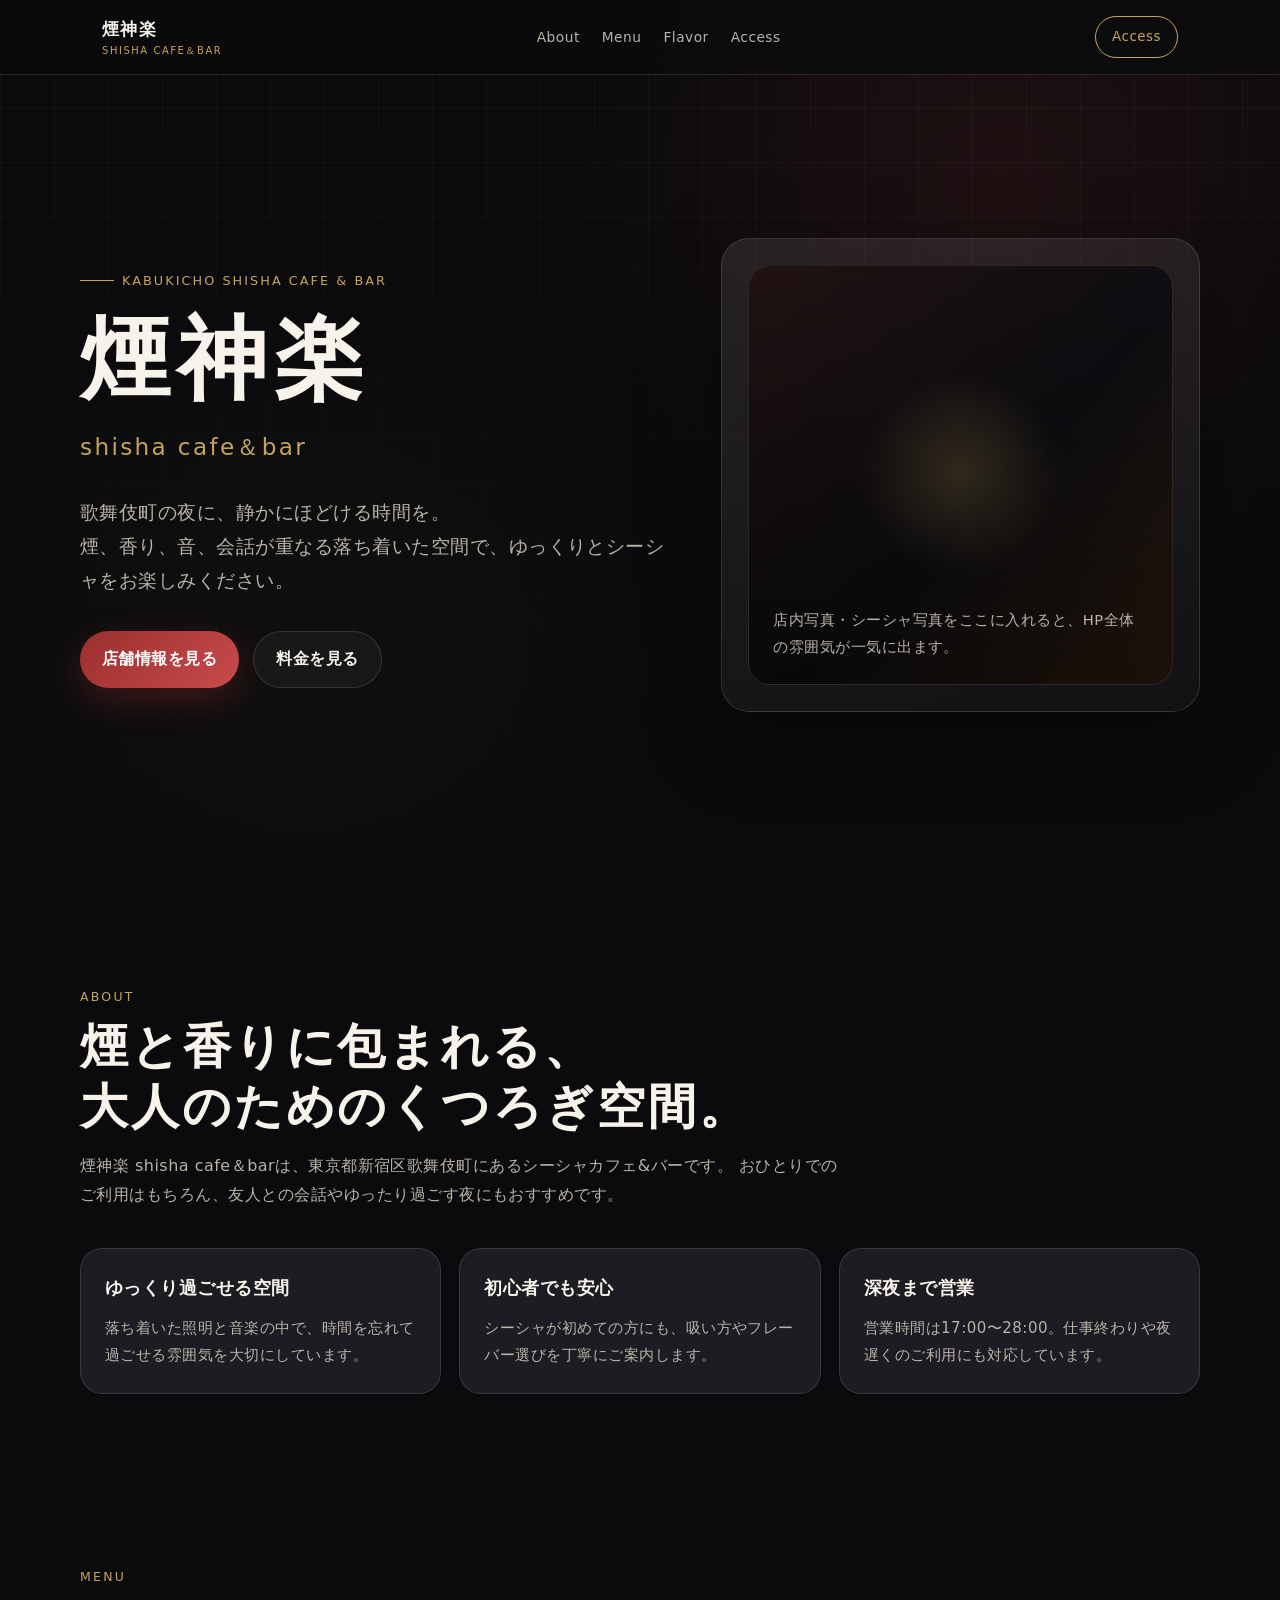
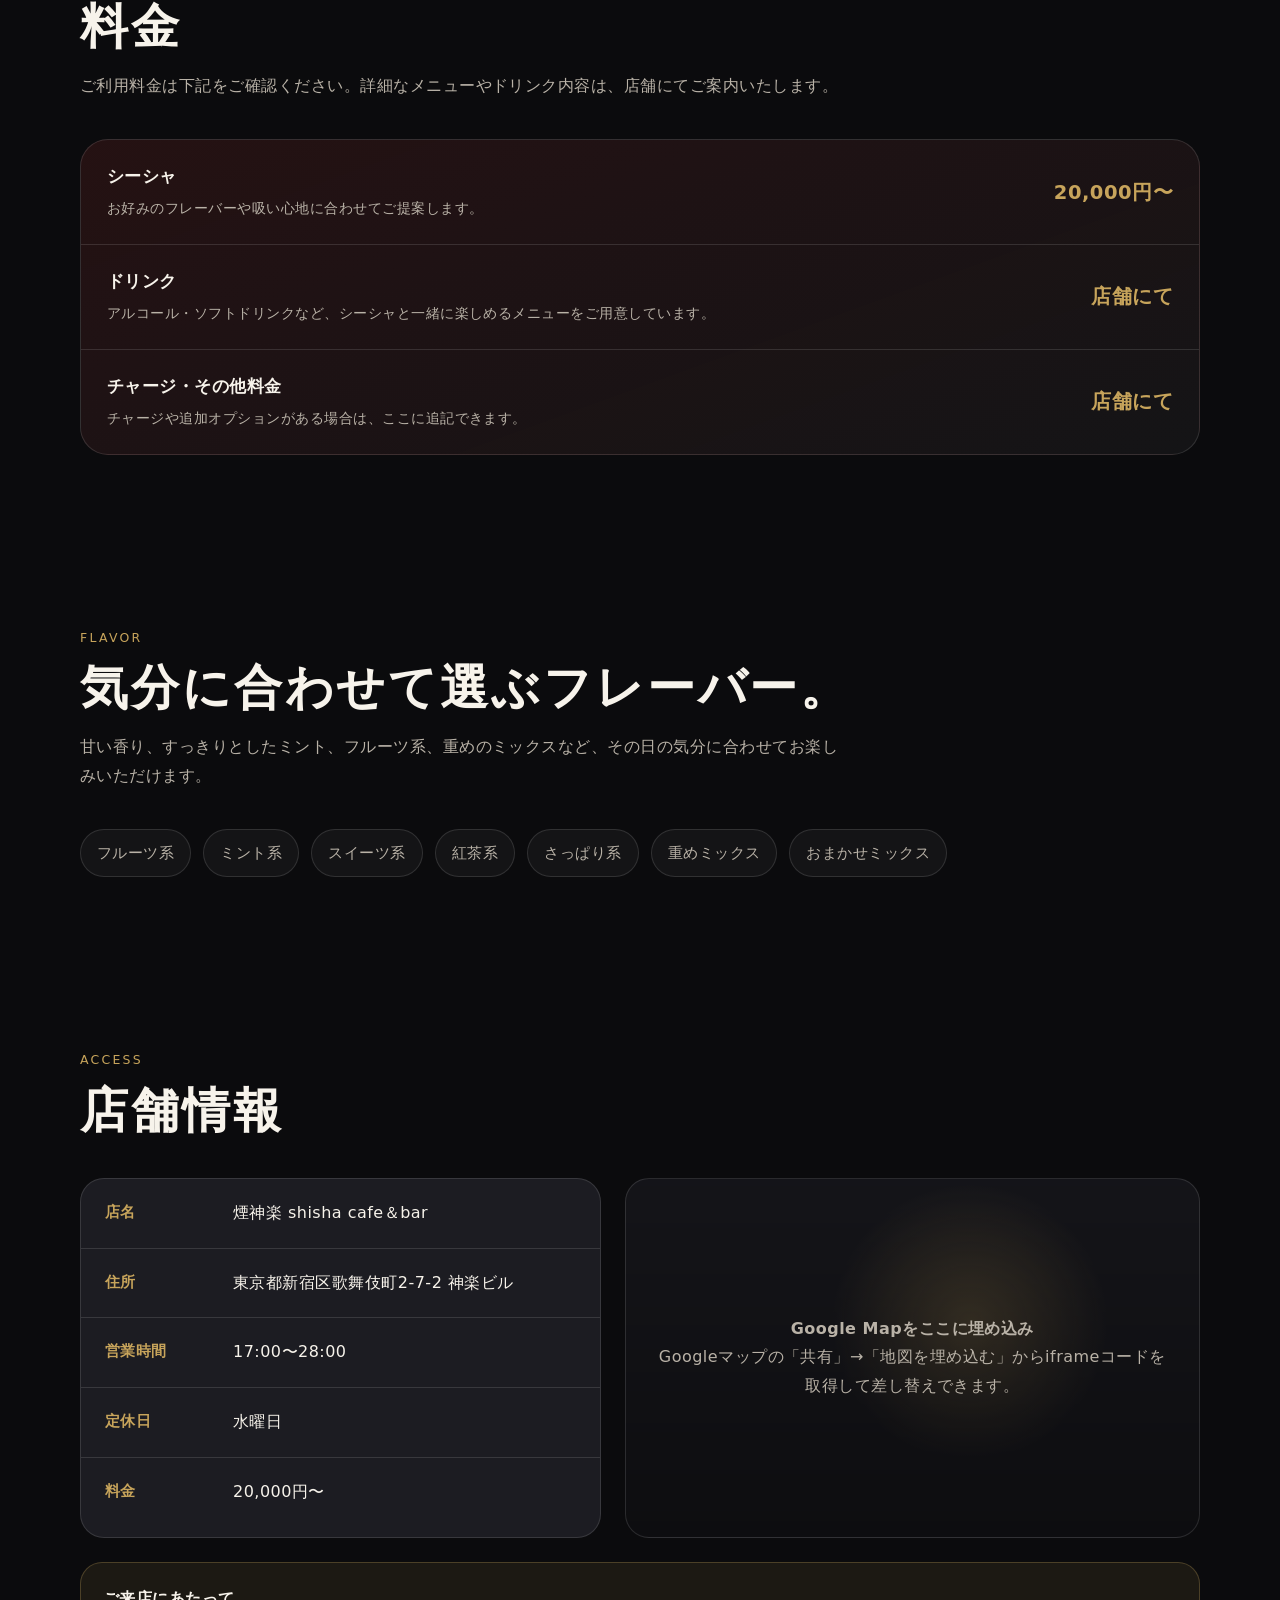
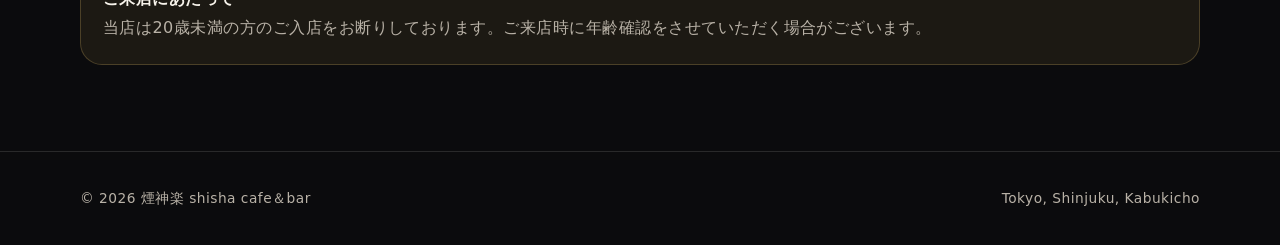
==== index.html @ 55649926 "Create index.html" ====
<!DOCTYPE html>
<html lang="ja">
<head>
  <meta charset="UTF-8" />
  <meta name="viewport" content="width=device-width, initial-scale=1.0" />
  <title>煙神楽 shisha cafe＆bar｜歌舞伎町のシーシャカフェ&バー</title>
  <meta name="description" content="東京都新宿区歌舞伎町のシーシャカフェ&バー、煙神楽 shisha cafe＆bar。落ち着いた空間で、ゆっくりとシーシャを楽しめます。" />
  <style>
    :root {
      --bg: #0b0b0d;
      --bg-soft: #151519;
      --card: #1c1c22;
      --text-main: #f7f3eb;
      --text-sub: #b9b2a7;
      --accent: #9b2f2f;
      --accent-light: #c84b4b;
      --gold: #c7a45b;
      --line: rgba(255,255,255,0.12);
    }

    * {
      box-sizing: border-box;
      margin: 0;
      padding: 0;
    }

    body {
      font-family: system-ui, -apple-system, BlinkMacSystemFont, "Segoe UI", sans-serif;
      background: var(--bg);
      color: var(--text-main);
      line-height: 1.8;
      letter-spacing: 0.03em;
    }

    a {
      color: inherit;
      text-decoration: none;
    }

    img {
      max-width: 100%;
      display: block;
    }

    header {
      position: fixed;
      top: 0;
      left: 0;
      right: 0;
      z-index: 1000;
      background: rgba(11, 11, 13, 0.86);
      backdrop-filter: blur(14px);
      border-bottom: 1px solid var(--line);
    }

    .header-inner {
      max-width: 1120px;
      margin: 0 auto;
      padding: 14px 22px;
      display: flex;
      align-items: center;
      justify-content: space-between;
      gap: 24px;
    }

    .logo {
      font-weight: 800;
      letter-spacing: 0.08em;
      font-size: 1.05rem;
      white-space: nowrap;
    }

    .logo span {
      display: block;
      font-size: 0.62rem;
      font-weight: 500;
      color: var(--gold);
      letter-spacing: 0.16em;
      text-transform: uppercase;
      margin-top: -2px;
    }

    nav {
      display: flex;
      gap: 22px;
      font-size: 0.86rem;
      color: var(--text-sub);
    }

    nav a:hover {
      color: var(--text-main);
    }

    .nav-button {
      padding: 8px 16px;
      border: 1px solid var(--gold);
      color: var(--gold);
      border-radius: 999px;
      font-size: 0.84rem;
      white-space: nowrap;
    }

    .hero {
      min-height: 100vh;
      padding: 120px 22px 70px;
      display: flex;
      align-items: center;
      position: relative;
      overflow: hidden;
      background:
        linear-gradient(rgba(11,11,13,0.62), rgba(11,11,13,0.94)),
        radial-gradient(circle at 78% 22%, rgba(155,47,47,0.45), transparent 34%),
        radial-gradient(circle at 24% 80%, rgba(199,164,91,0.22), transparent 32%),
        var(--bg);
    }

    .hero::before {
      content: "";
      position: absolute;
      inset: 0;
      background-image:
        linear-gradient(rgba(255,255,255,0.035) 1px, transparent 1px),
        linear-gradient(90deg, rgba(255,255,255,0.035) 1px, transparent 1px);
      background-size: 54px 54px;
      mask-image: linear-gradient(to bottom, black, transparent 85%);
      pointer-events: none;
    }

    .hero-inner {
      width: 100%;
      max-width: 1120px;
      margin: 0 auto;
      display: grid;
      grid-template-columns: 1.1fr 0.9fr;
      gap: 56px;
      align-items: center;
      position: relative;
      z-index: 1;
    }

    .eyebrow {
      display: inline-flex;
      align-items: center;
      gap: 8px;
      color: var(--gold);
      font-size: 0.8rem;
      letter-spacing: 0.16em;
      text-transform: uppercase;
      margin-bottom: 20px;
    }

    .eyebrow::before {
      content: "";
      width: 34px;
      height: 1px;
      background: var(--gold);
    }

    h1 {
      font-size: clamp(2.55rem, 7vw, 5.8rem);
      line-height: 1.05;
      letter-spacing: 0.08em;
      margin-bottom: 20px;
    }

    .hero-title-sub {
      font-size: clamp(1rem, 2.5vw, 1.45rem);
      color: var(--gold);
      letter-spacing: 0.1em;
      margin-bottom: 28px;
    }

    .hero-copy {
      font-size: clamp(1rem, 2vw, 1.18rem);
      color: var(--text-sub);
      max-width: 640px;
      margin-bottom: 34px;
    }

    .hero-actions {
      display: flex;
      flex-wrap: wrap;
      gap: 14px;
    }

    .button {
      display: inline-flex;
      align-items: center;
      justify-content: center;
      padding: 13px 22px;
      border-radius: 999px;
      font-weight: 700;
      transition: transform 0.2s ease, opacity 0.2s ease, background 0.2s ease;
    }

    .button:hover {
      transform: translateY(-2px);
      opacity: 0.92;
    }

    .button-primary {
      background: linear-gradient(135deg, var(--accent), var(--accent-light));
      color: white;
      box-shadow: 0 12px 34px rgba(155,47,47,0.32);
    }

    .button-secondary {
      border: 1px solid var(--line);
      color: var(--text-main);
      background: rgba(255,255,255,0.04);
    }

    .hero-card {
      background: linear-gradient(160deg, rgba(255,255,255,0.09), rgba(255,255,255,0.03));
      border: 1px solid var(--line);
      border-radius: 28px;
      padding: 26px;
      box-shadow: 0 24px 80px rgba(0,0,0,0.34);
    }

    .photo-placeholder {
      height: 420px;
      border-radius: 22px;
      background:
        linear-gradient(rgba(0,0,0,0.2), rgba(0,0,0,0.54)),
        radial-gradient(circle at center, rgba(199,164,91,0.32), transparent 34%),
        linear-gradient(135deg, #2a1717, #111116 55%, #3a2412);
      border: 1px solid rgba(255,255,255,0.1);
      display: flex;
      align-items: end;
      padding: 24px;
      color: var(--text-sub);
      font-size: 0.92rem;
    }

    section {
      padding: 86px 22px;
    }

    .section-inner {
      max-width: 1120px;
      margin: 0 auto;
    }

    .section-title {
      margin-bottom: 38px;
    }

    .section-title span {
      display: block;
      color: var(--gold);
      font-size: 0.78rem;
      letter-spacing: 0.18em;
      text-transform: uppercase;
      margin-bottom: 8px;
    }

    h2 {
      font-size: clamp(1.8rem, 4vw, 3rem);
      line-height: 1.25;
      letter-spacing: 0.06em;
    }

    .lead {
      color: var(--text-sub);
      max-width: 760px;
      margin-top: 16px;
    }

    .grid-3 {
      display: grid;
      grid-template-columns: repeat(3, 1fr);
      gap: 18px;
    }

    .card {
      background: var(--card);
      border: 1px solid var(--line);
      border-radius: 22px;
      padding: 24px;
    }

    .card h3 {
      font-size: 1.1rem;
      margin-bottom: 10px;
      color: var(--text-main);
    }

    .card p {
      color: var(--text-sub);
      font-size: 0.94rem;
    }

    .menu-box {
      background: linear-gradient(160deg, rgba(155,47,47,0.18), rgba(255,255,255,0.04));
      border: 1px solid var(--line);
      border-radius: 28px;
      overflow: hidden;
    }

    .menu-row {
      display: grid;
      grid-template-columns: 1fr auto;
      gap: 18px;
      padding: 22px 26px;
      border-bottom: 1px solid var(--line);
      align-items: center;
    }

    .menu-row:last-child {
      border-bottom: none;
    }

    .menu-row strong {
      font-size: 1.04rem;
    }

    .menu-row p {
      color: var(--text-sub);
      font-size: 0.9rem;
      margin-top: 4px;
    }

    .price {
      color: var(--gold);
      font-size: 1.22rem;
      font-weight: 800;
      white-space: nowrap;
    }

    .flavor-list {
      display: flex;
      flex-wrap: wrap;
      gap: 12px;
    }

    .tag {
      padding: 10px 16px;
      border: 1px solid var(--line);
      border-radius: 999px;
      color: var(--text-sub);
      background: rgba(255,255,255,0.04);
      font-size: 0.92rem;
    }

    .info-grid {
      display: grid;
      grid-template-columns: 0.95fr 1.05fr;
      gap: 24px;
      align-items: stretch;
    }

    .info-list {
      background: var(--card);
      border: 1px solid var(--line);
      border-radius: 24px;
      overflow: hidden;
    }

    .info-item {
      display: grid;
      grid-template-columns: 110px 1fr;
      gap: 18px;
      padding: 20px 24px;
      border-bottom: 1px solid var(--line);
    }

    .info-item:last-child {
      border-bottom: none;
    }

    .info-label {
      color: var(--gold);
      font-weight: 700;
      font-size: 0.92rem;
    }

    .map-placeholder {
      min-height: 360px;
      border-radius: 24px;
      border: 1px solid var(--line);
      background:
        linear-gradient(rgba(0,0,0,0.15), rgba(0,0,0,0.45)),
        radial-gradient(circle at 60% 40%, rgba(199,164,91,0.25), transparent 34%),
        #18181d;
      display: flex;
      align-items: center;
      justify-content: center;
      text-align: center;
      padding: 28px;
      color: var(--text-sub);
    }

    .notice {
      background: rgba(199,164,91,0.09);
      border: 1px solid rgba(199,164,91,0.28);
      border-radius: 22px;
      padding: 22px;
      color: var(--text-sub);
    }

    .notice strong {
      color: var(--text-main);
    }

    footer {
      padding: 34px 22px;
      border-top: 1px solid var(--line);
      color: var(--text-sub);
      font-size: 0.86rem;
    }

    .footer-inner {
      max-width: 1120px;
      margin: 0 auto;
      display: flex;
      justify-content: space-between;
      gap: 18px;
      flex-wrap: wrap;
    }

    @media (max-width: 860px) {
      nav {
        display: none;
      }

      .hero-inner,
      .info-grid {
        grid-template-columns: 1fr;
      }

      .hero {
        min-height: auto;
        padding-top: 112px;
      }

      .photo-placeholder {
        height: 300px;
      }

      .grid-3 {
        grid-template-columns: 1fr;
      }

      .info-item {
        grid-template-columns: 1fr;
        gap: 4px;
      }
    }
  </style>
</head>
<body>
  <header>
    <div class="header-inner">
      <a href="#top" class="logo">
        煙神楽
        <span>shisha cafe＆bar</span>
      </a>
      <nav>
        <a href="#about">About</a>
        <a href="#menu">Menu</a>
        <a href="#flavor">Flavor</a>
        <a href="#access">Access</a>
      </nav>
      <a href="#access" class="nav-button">Access</a>
    </div>
  </header>

  <main id="top">
    <section class="hero">
      <div class="hero-inner">
        <div>
          <div class="eyebrow">Kabukicho Shisha Cafe & Bar</div>
          <h1>煙神楽</h1>
          <p class="hero-title-sub">shisha cafe＆bar</p>
          <p class="hero-copy">
            歌舞伎町の夜に、静かにほどける時間を。<br>
            煙、香り、音、会話が重なる落ち着いた空間で、ゆっくりとシーシャをお楽しみください。
          </p>
          <div class="hero-actions">
            <a href="#access" class="button button-primary">店舗情報を見る</a>
            <a href="#menu" class="button button-secondary">料金を見る</a>
          </div>
        </div>

        <div class="hero-card">
          <div class="photo-placeholder">
            店内写真・シーシャ写真をここに入れると、HP全体の雰囲気が一気に出ます。
          </div>
        </div>
      </div>
    </section>

    <section id="about">
      <div class="section-inner">
        <div class="section-title">
          <span>About</span>
          <h2>煙と香りに包まれる、<br>大人のためのくつろぎ空間。</h2>
          <p class="lead">
            煙神楽 shisha cafe＆barは、東京都新宿区歌舞伎町にあるシーシャカフェ&バーです。
            おひとりでのご利用はもちろん、友人との会話やゆったり過ごす夜にもおすすめです。
          </p>
        </div>

        <div class="grid-3">
          <div class="card">
            <h3>ゆっくり過ごせる空間</h3>
            <p>落ち着いた照明と音楽の中で、時間を忘れて過ごせる雰囲気を大切にしています。</p>
          </div>
          <div class="card">
            <h3>初心者でも安心</h3>
            <p>シーシャが初めての方にも、吸い方やフレーバー選びを丁寧にご案内します。</p>
          </div>
          <div class="card">
            <h3>深夜まで営業</h3>
            <p>営業時間は17:00〜28:00。仕事終わりや夜遅くのご利用にも対応しています。</p>
          </div>
        </div>
      </div>
    </section>

    <section id="menu">
      <div class="section-inner">
        <div class="section-title">
          <span>Menu</span>
          <h2>料金</h2>
          <p class="lead">
            ご利用料金は下記をご確認ください。詳細なメニューやドリンク内容は、店舗にてご案内いたします。
          </p>
        </div>

        <div class="menu-box">
          <div class="menu-row">
            <div>
              <strong>シーシャ</strong>
              <p>お好みのフレーバーや吸い心地に合わせてご提案します。</p>
            </div>
            <div class="price">20,000円〜</div>
          </div>
          <div class="menu-row">
            <div>
              <strong>ドリンク</strong>
              <p>アルコール・ソフトドリンクなど、シーシャと一緒に楽しめるメニューをご用意しています。</p>
            </div>
            <div class="price">店舗にて</div>
          </div>
          <div class="menu-row">
            <div>
              <strong>チャージ・その他料金</strong>
              <p>チャージや追加オプションがある場合は、ここに追記できます。</p>
            </div>
            <div class="price">店舗にて</div>
          </div>
        </div>
      </div>
    </section>

    <section id="flavor">
      <div class="section-inner">
        <div class="section-title">
          <span>Flavor</span>
          <h2>気分に合わせて選ぶフレーバー。</h2>
          <p class="lead">
            甘い香り、すっきりとしたミント、フルーツ系、重めのミックスなど、その日の気分に合わせてお楽しみいただけます。
          </p>
        </div>

        <div class="flavor-list">
          <span class="tag">フルーツ系</span>
          <span class="tag">ミント系</span>
          <span class="tag">スイーツ系</span>
          <span class="tag">紅茶系</span>
          <span class="tag">さっぱり系</span>
          <span class="tag">重めミックス</span>
          <span class="tag">おまかせミックス</span>
        </div>
      </div>
    </section>

    <section id="access">
      <div class="section-inner">
        <div class="section-title">
          <span>Access</span>
          <h2>店舗情報</h2>
        </div>

        <div class="info-grid">
          <div class="info-list">
            <div class="info-item">
              <div class="info-label">店名</div>
              <div>煙神楽 shisha cafe＆bar</div>
            </div>
            <div class="info-item">
              <div class="info-label">住所</div>
              <div>東京都新宿区歌舞伎町2-7-2 神楽ビル</div>
            </div>
            <div class="info-item">
              <div class="info-label">営業時間</div>
              <div>17:00〜28:00</div>
            </div>
            <div class="info-item">
              <div class="info-label">定休日</div>
              <div>水曜日</div>
            </div>
            <div class="info-item">
              <div class="info-label">料金</div>
              <div>20,000円〜</div>
            </div>
          </div>

          <div class="map-placeholder">
            <div>
              <strong>Google Mapをここに埋め込み</strong><br>
              Googleマップの「共有」→「地図を埋め込む」からiframeコードを取得して差し替えできます。
            </div>
          </div>
        </div>

        <div style="height: 24px;"></div>

        <div class="notice">
          <strong>ご来店にあたって</strong><br>
          当店は20歳未満の方のご入店をお断りしております。ご来店時に年齢確認をさせていただく場合がございます。
        </div>
      </div>
    </section>
  </main>

  <footer>
    <div class="footer-inner">
      <div>© 2026 煙神楽 shisha cafe＆bar</div>
      <div>Tokyo, Shinjuku, Kabukicho</div>
    </div>
  </footer>
</body>
</html>
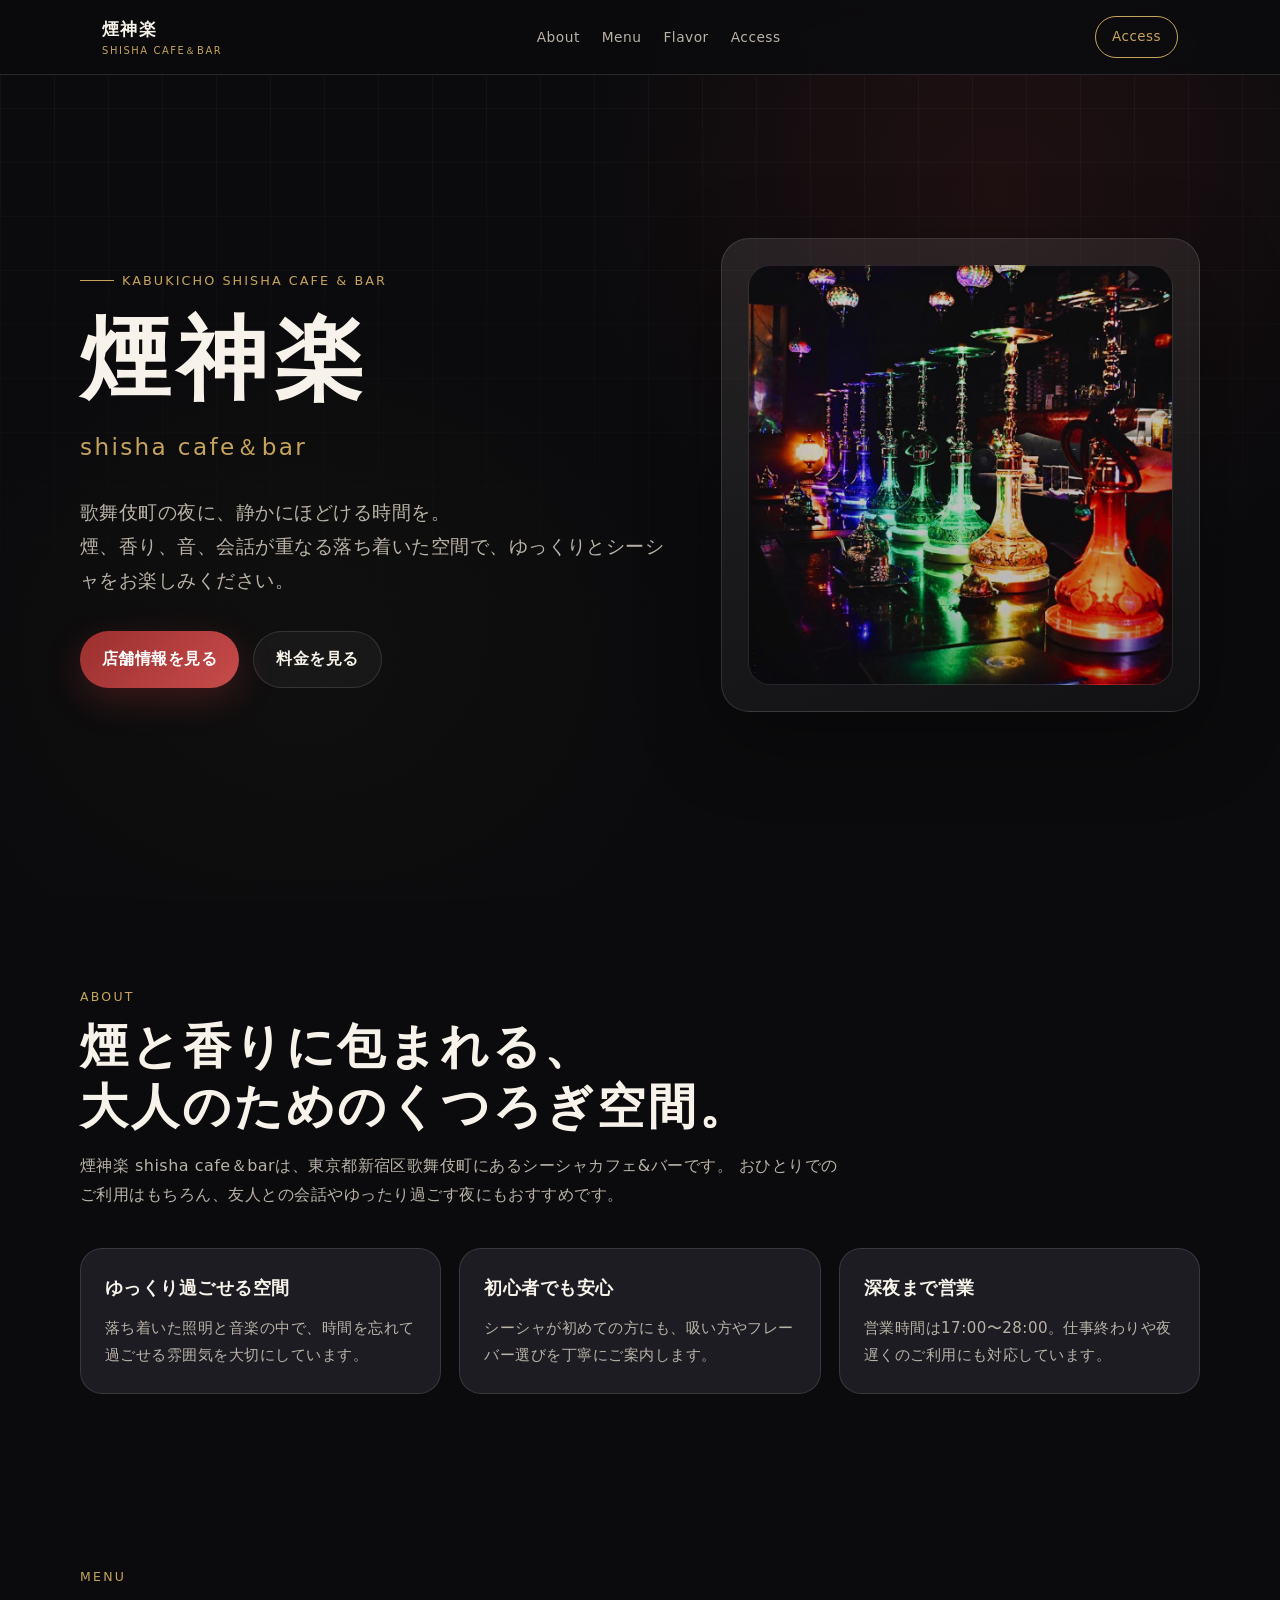
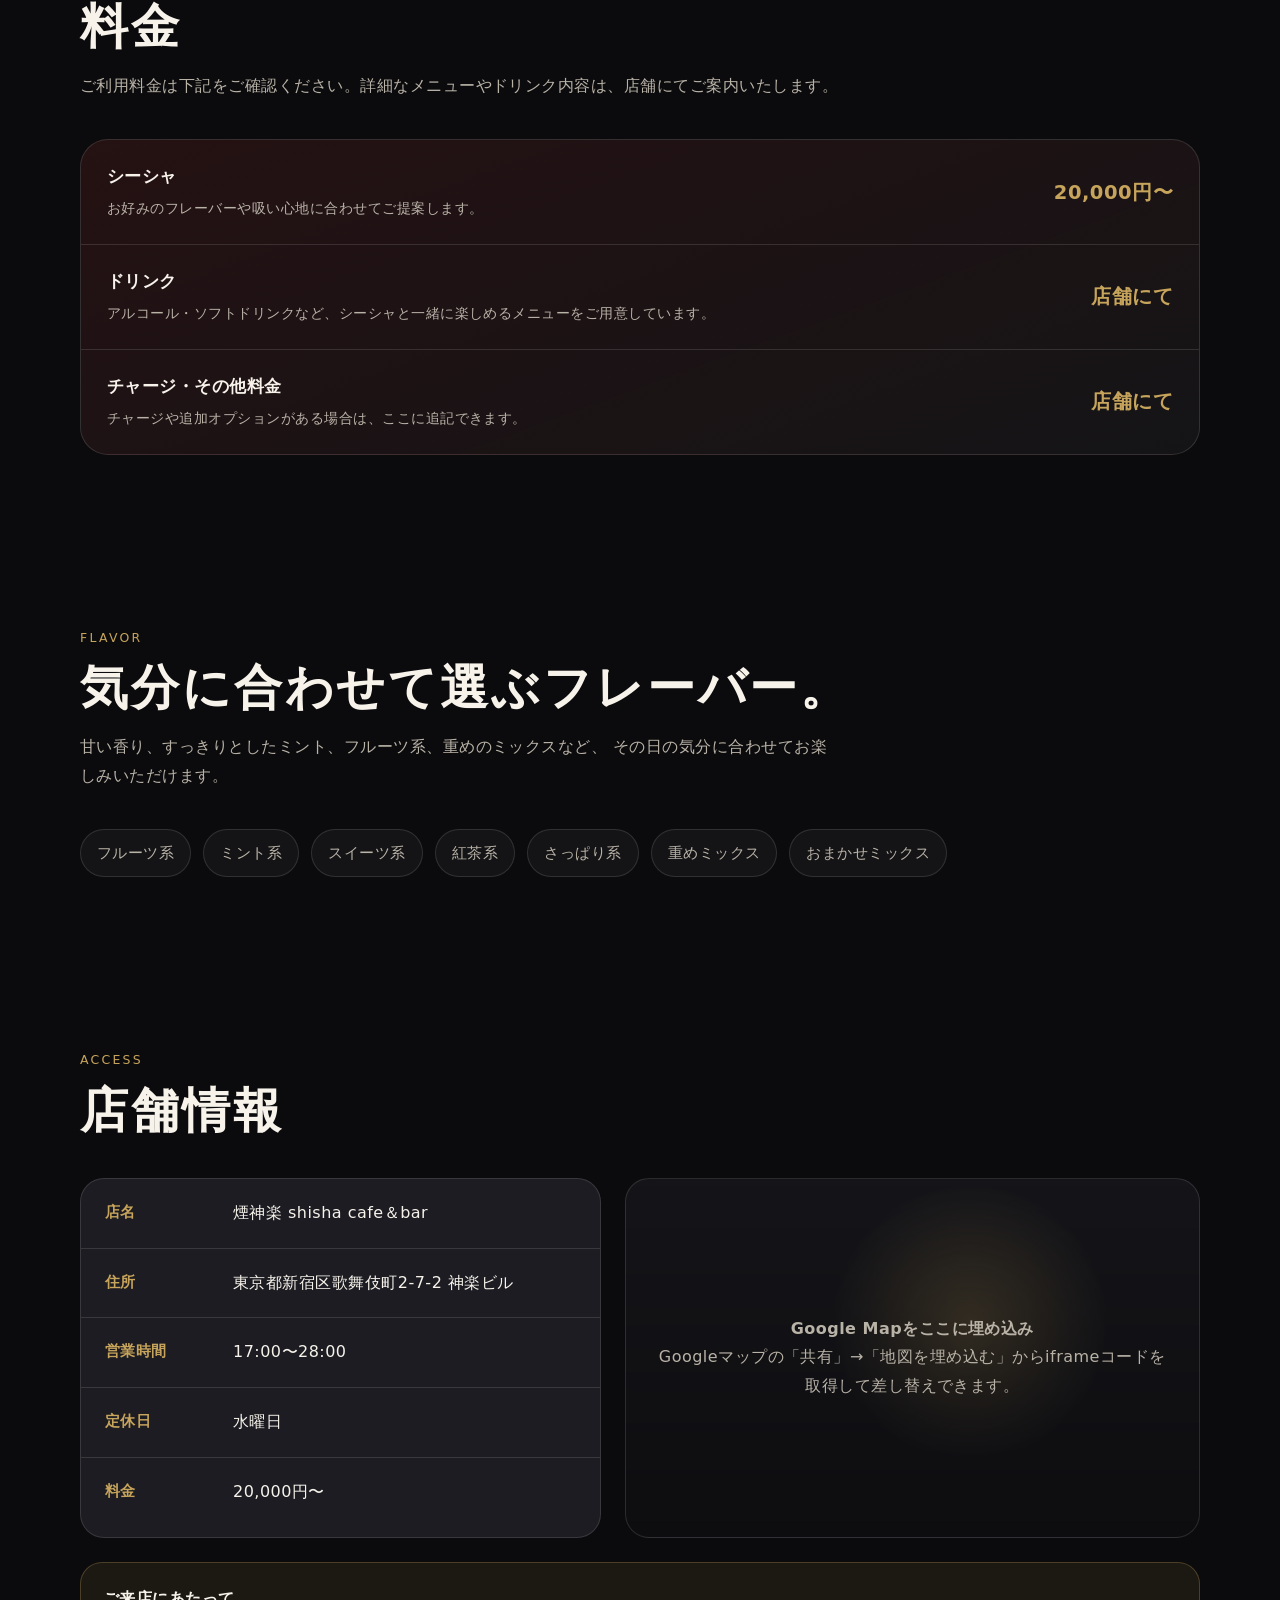
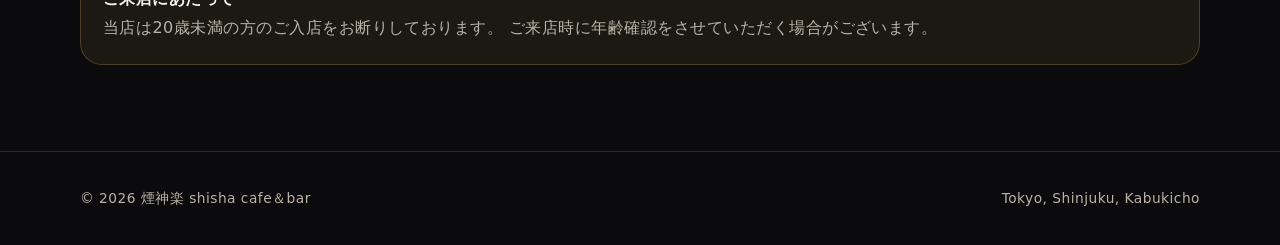
==== commit 091083ab: "Update index.html" ====
--- a/index.html
+++ b/index.html
@@ -3,8 +3,10 @@
 <head>
   <meta charset="UTF-8" />
   <meta name="viewport" content="width=device-width, initial-scale=1.0" />
+
   <title>煙神楽 shisha cafe＆bar｜歌舞伎町のシーシャカフェ&バー</title>
   <meta name="description" content="東京都新宿区歌舞伎町のシーシャカフェ&バー、煙神楽 shisha cafe＆bar。落ち着いた空間で、ゆっくりとシーシャを楽しめます。" />
+
   <style>
     :root {
       --bg: #0b0b0d;
@@ -222,15 +224,10 @@
       height: 420px;
       border-radius: 22px;
       background:
-        linear-gradient(rgba(0,0,0,0.2), rgba(0,0,0,0.54)),
-        radial-gradient(circle at center, rgba(199,164,91,0.32), transparent 34%),
-        linear-gradient(135deg, #2a1717, #111116 55%, #3a2412);
+        linear-gradient(rgba(0,0,0,0.12), rgba(0,0,0,0.28)),
+        url("shishahp1.jpeg") center/cover no-repeat;
       border: 1px solid rgba(255,255,255,0.1);
-      display: flex;
-      align-items: end;
-      padding: 24px;
-      color: var(--text-sub);
-      font-size: 0.92rem;
+      box-shadow: inset 0 0 80px rgba(0,0,0,0.18);
     }
 
     section {
@@ -449,6 +446,7 @@
     }
   </style>
 </head>
+
 <body>
   <header>
     <div class="header-inner">
@@ -456,12 +454,14 @@
         煙神楽
         <span>shisha cafe＆bar</span>
       </a>
+
       <nav>
         <a href="#about">About</a>
         <a href="#menu">Menu</a>
         <a href="#flavor">Flavor</a>
         <a href="#access">Access</a>
       </nav>
+
       <a href="#access" class="nav-button">Access</a>
     </div>
   </header>
@@ -471,12 +471,16 @@
       <div class="hero-inner">
         <div>
           <div class="eyebrow">Kabukicho Shisha Cafe & Bar</div>
+
           <h1>煙神楽</h1>
+
           <p class="hero-title-sub">shisha cafe＆bar</p>
+
           <p class="hero-copy">
             歌舞伎町の夜に、静かにほどける時間を。<br>
             煙、香り、音、会話が重なる落ち着いた空間で、ゆっくりとシーシャをお楽しみください。
           </p>
+
           <div class="hero-actions">
             <a href="#access" class="button button-primary">店舗情報を見る</a>
             <a href="#menu" class="button button-secondary">料金を見る</a>
@@ -484,9 +488,7 @@
         </div>
 
         <div class="hero-card">
-          <div class="photo-placeholder">
-            店内写真・シーシャ写真をここに入れると、HP全体の雰囲気が一気に出ます。
-          </div>
+          <div class="photo-placeholder" aria-label="煙神楽のシーシャ写真"></div>
         </div>
       </div>
     </section>
@@ -496,6 +498,7 @@
         <div class="section-title">
           <span>About</span>
           <h2>煙と香りに包まれる、<br>大人のためのくつろぎ空間。</h2>
+
           <p class="lead">
             煙神楽 shisha cafe＆barは、東京都新宿区歌舞伎町にあるシーシャカフェ&バーです。
             おひとりでのご利用はもちろん、友人との会話やゆったり過ごす夜にもおすすめです。
@@ -507,10 +510,12 @@
             <h3>ゆっくり過ごせる空間</h3>
             <p>落ち着いた照明と音楽の中で、時間を忘れて過ごせる雰囲気を大切にしています。</p>
           </div>
+
           <div class="card">
             <h3>初心者でも安心</h3>
             <p>シーシャが初めての方にも、吸い方やフレーバー選びを丁寧にご案内します。</p>
           </div>
+
           <div class="card">
             <h3>深夜まで営業</h3>
             <p>営業時間は17:00〜28:00。仕事終わりや夜遅くのご利用にも対応しています。</p>
@@ -524,6 +529,7 @@
         <div class="section-title">
           <span>Menu</span>
           <h2>料金</h2>
+
           <p class="lead">
             ご利用料金は下記をご確認ください。詳細なメニューやドリンク内容は、店舗にてご案内いたします。
           </p>
@@ -537,6 +543,7 @@
             </div>
             <div class="price">20,000円〜</div>
           </div>
+
           <div class="menu-row">
             <div>
               <strong>ドリンク</strong>
@@ -544,6 +551,7 @@
             </div>
             <div class="price">店舗にて</div>
           </div>
+
           <div class="menu-row">
             <div>
               <strong>チャージ・その他料金</strong>
@@ -560,8 +568,10 @@
         <div class="section-title">
           <span>Flavor</span>
           <h2>気分に合わせて選ぶフレーバー。</h2>
+
           <p class="lead">
-            甘い香り、すっきりとしたミント、フルーツ系、重めのミックスなど、その日の気分に合わせてお楽しみいただけます。
+            甘い香り、すっきりとしたミント、フルーツ系、重めのミックスなど、
+            その日の気分に合わせてお楽しみいただけます。
           </p>
         </div>
 
@@ -590,18 +600,22 @@
               <div class="info-label">店名</div>
               <div>煙神楽 shisha cafe＆bar</div>
             </div>
+
             <div class="info-item">
               <div class="info-label">住所</div>
               <div>東京都新宿区歌舞伎町2-7-2 神楽ビル</div>
             </div>
+
             <div class="info-item">
               <div class="info-label">営業時間</div>
               <div>17:00〜28:00</div>
             </div>
+
             <div class="info-item">
               <div class="info-label">定休日</div>
               <div>水曜日</div>
             </div>
+
             <div class="info-item">
               <div class="info-label">料金</div>
               <div>20,000円〜</div>
@@ -620,7 +634,8 @@
 
         <div class="notice">
           <strong>ご来店にあたって</strong><br>
-          当店は20歳未満の方のご入店をお断りしております。ご来店時に年齢確認をさせていただく場合がございます。
+          当店は20歳未満の方のご入店をお断りしております。
+          ご来店時に年齢確認をさせていただく場合がございます。
         </div>
       </div>
     </section>
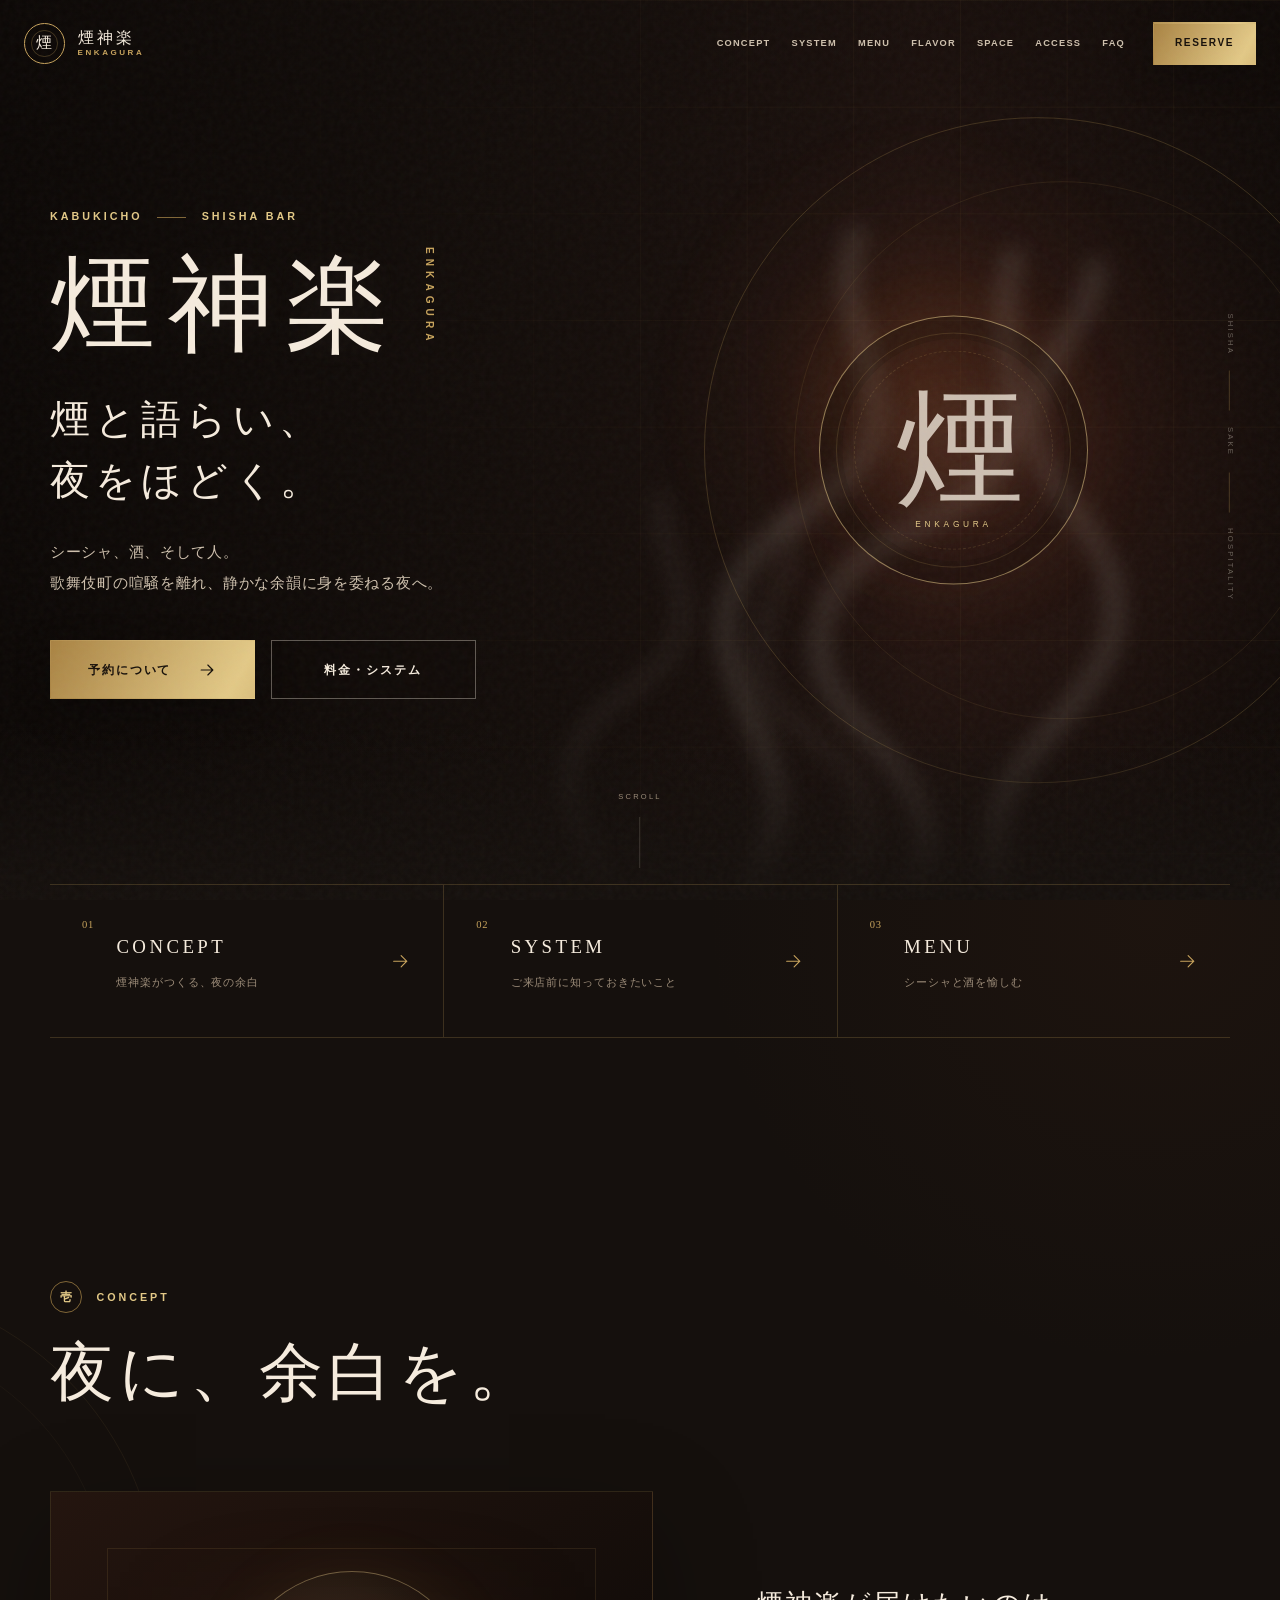
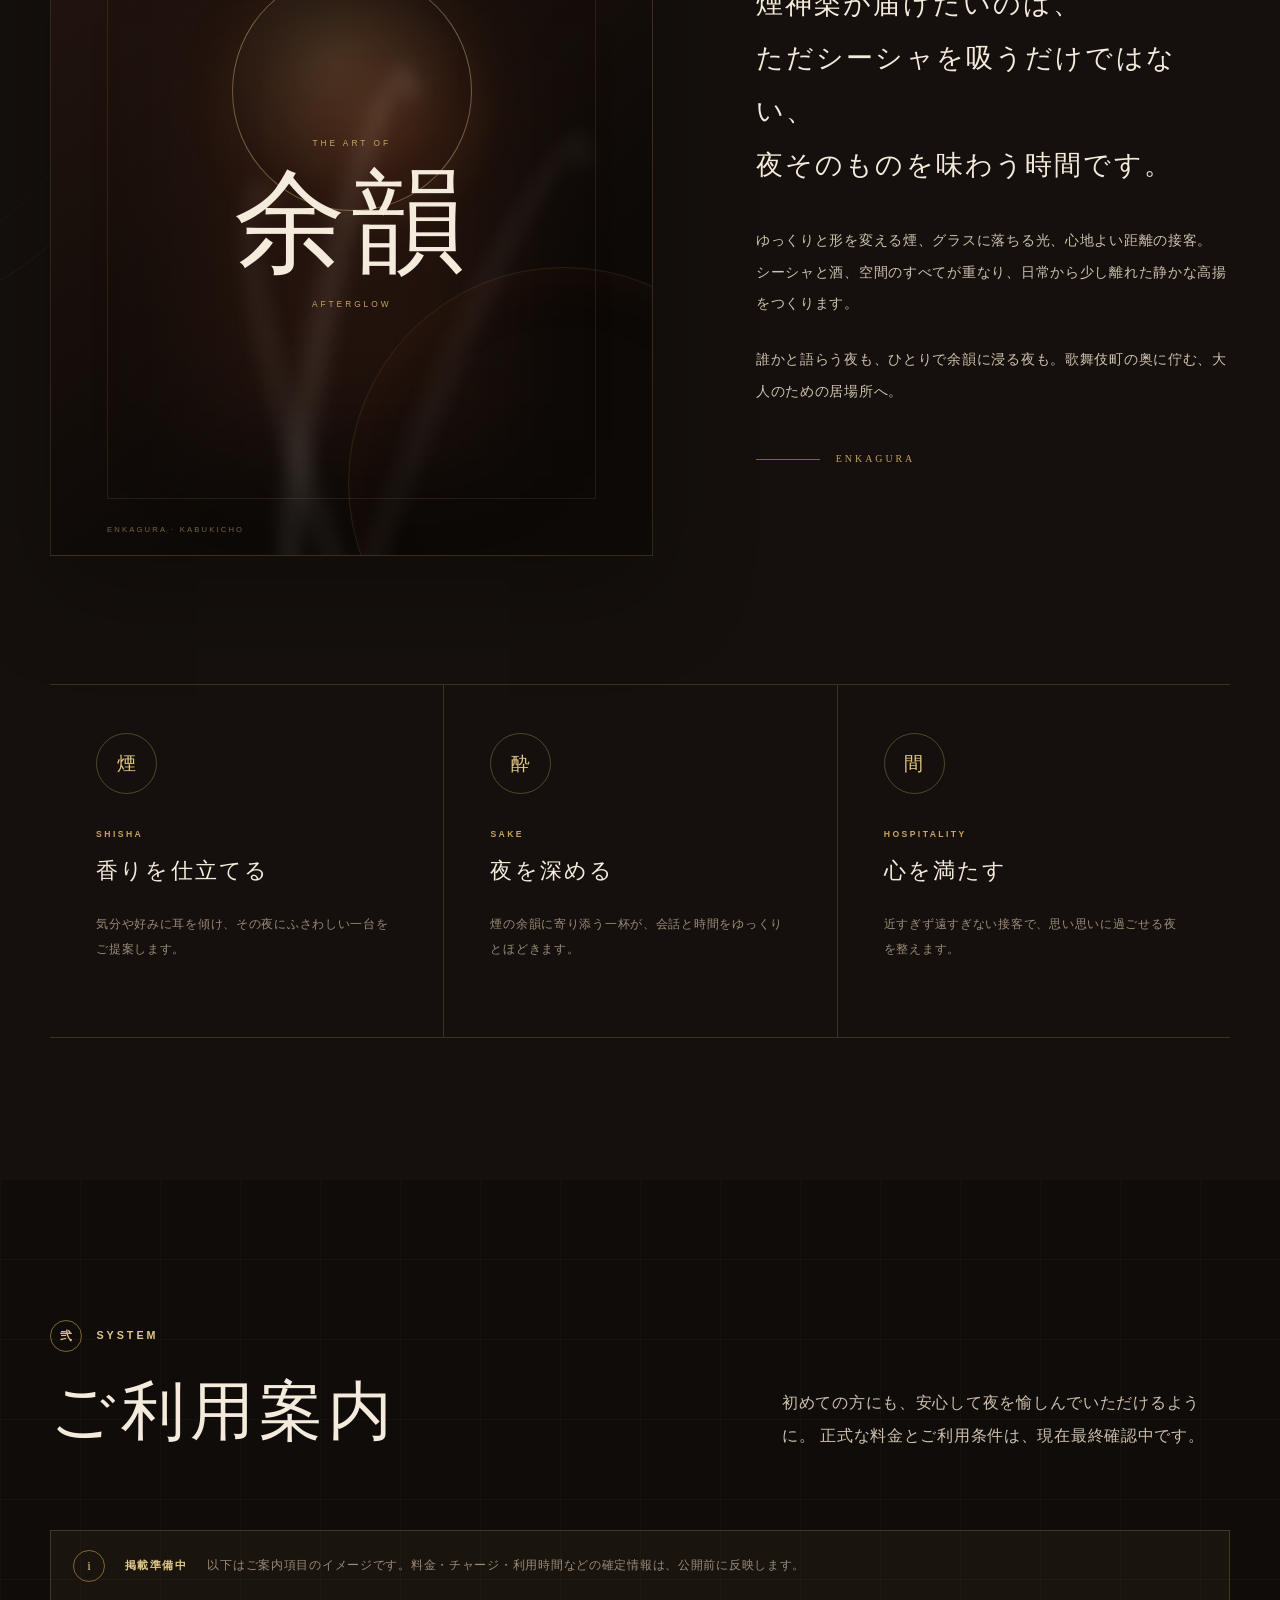
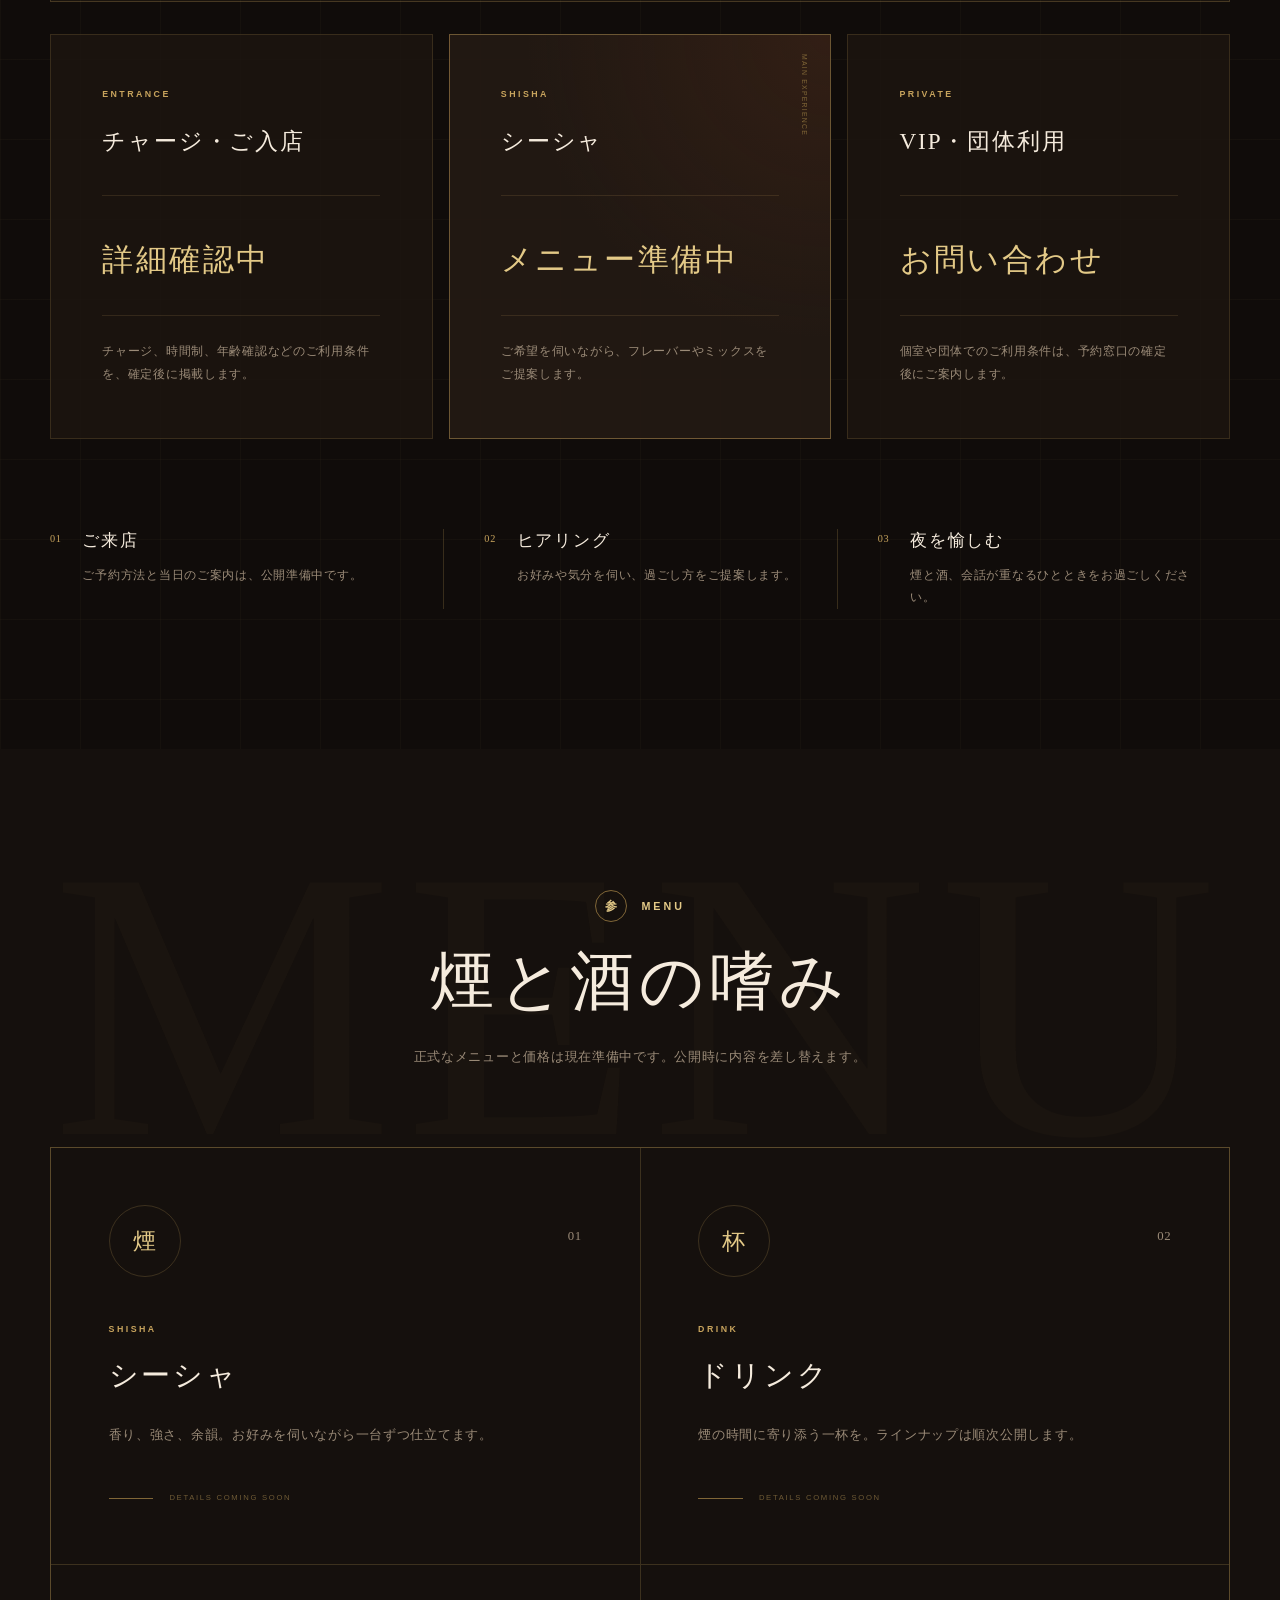
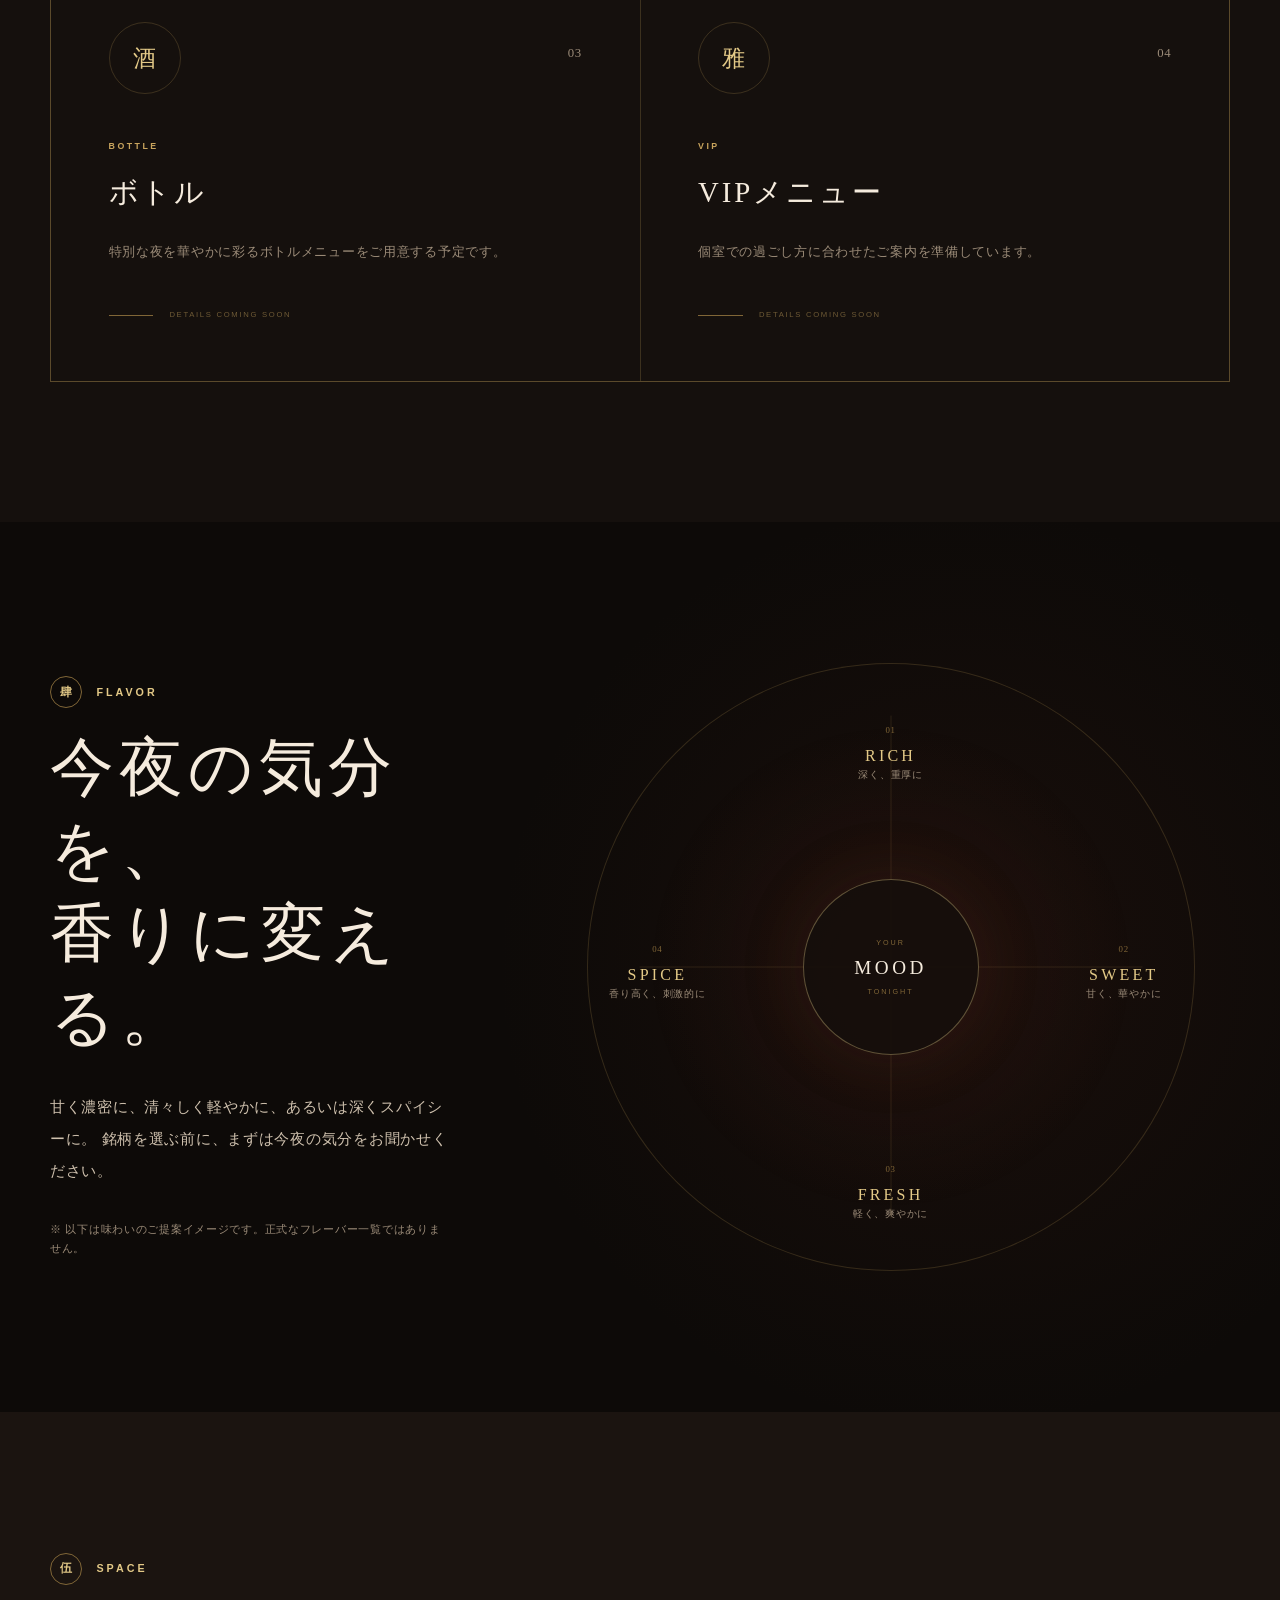
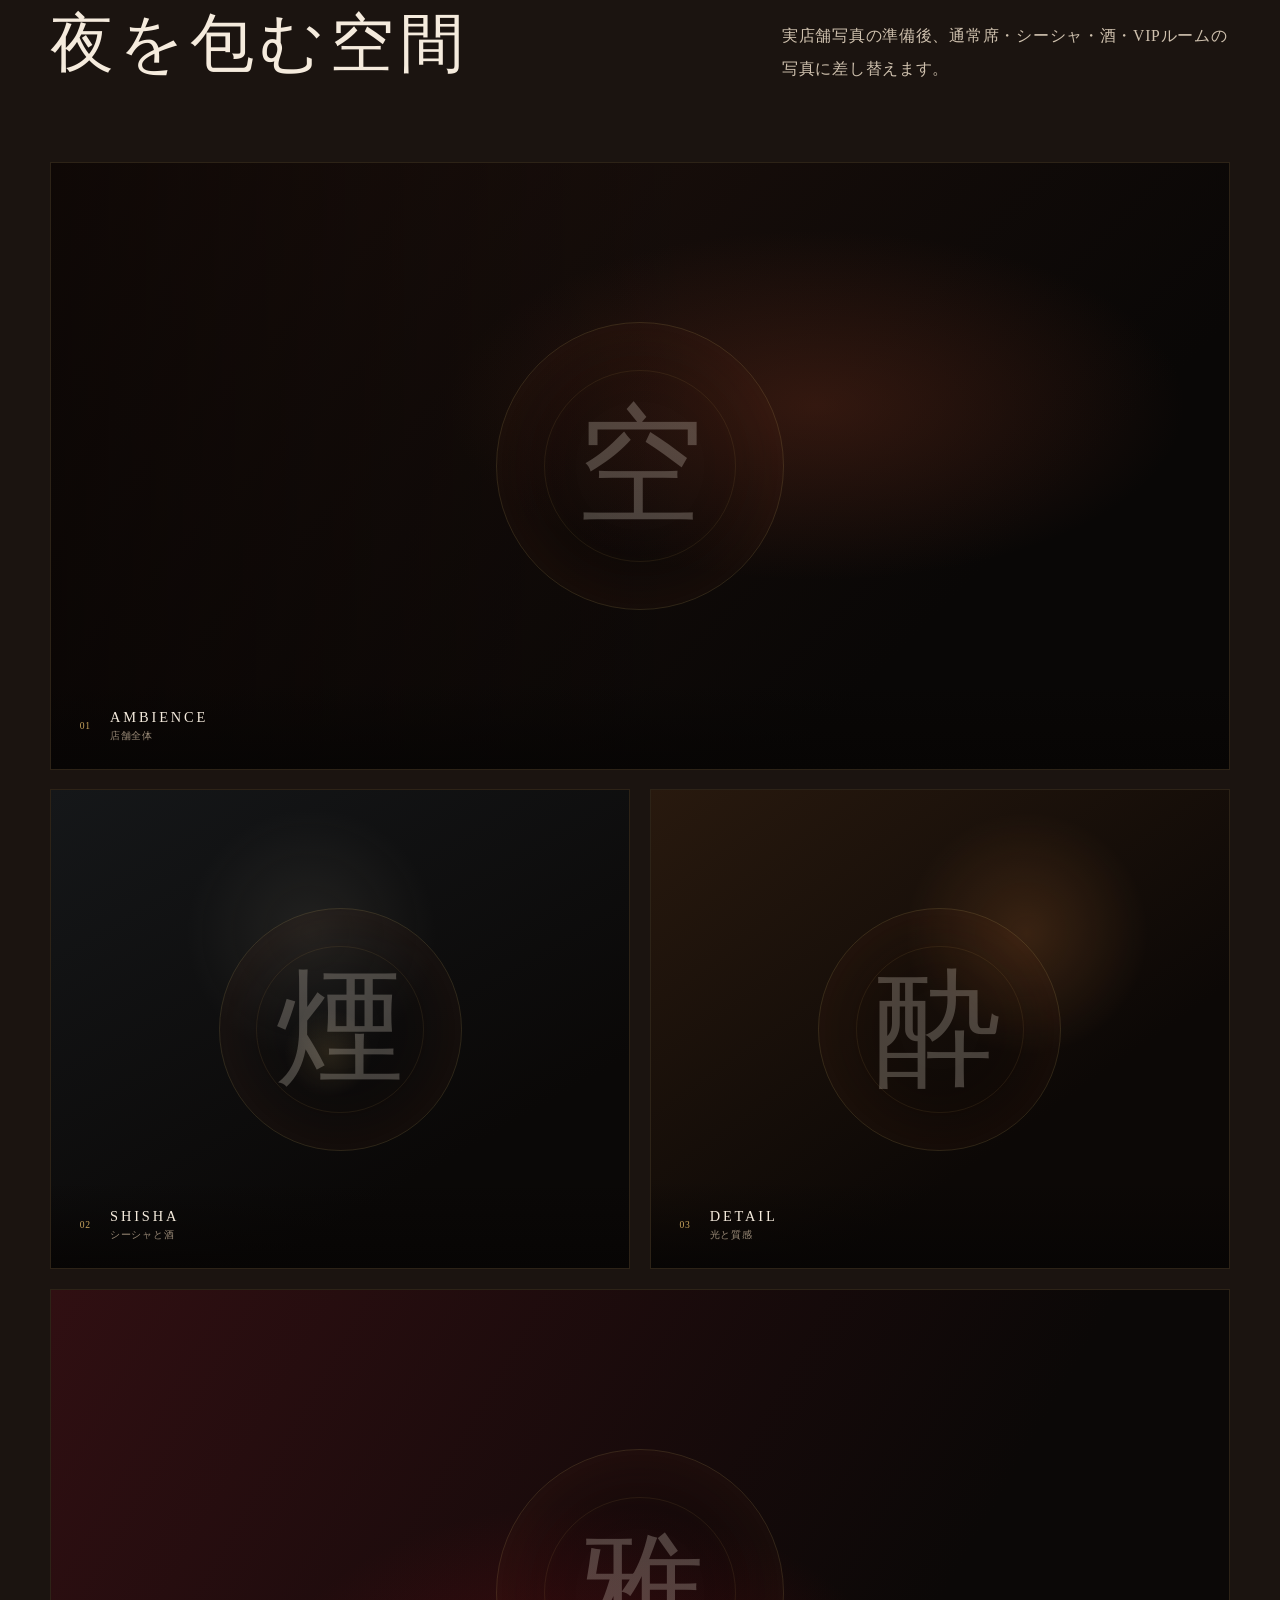
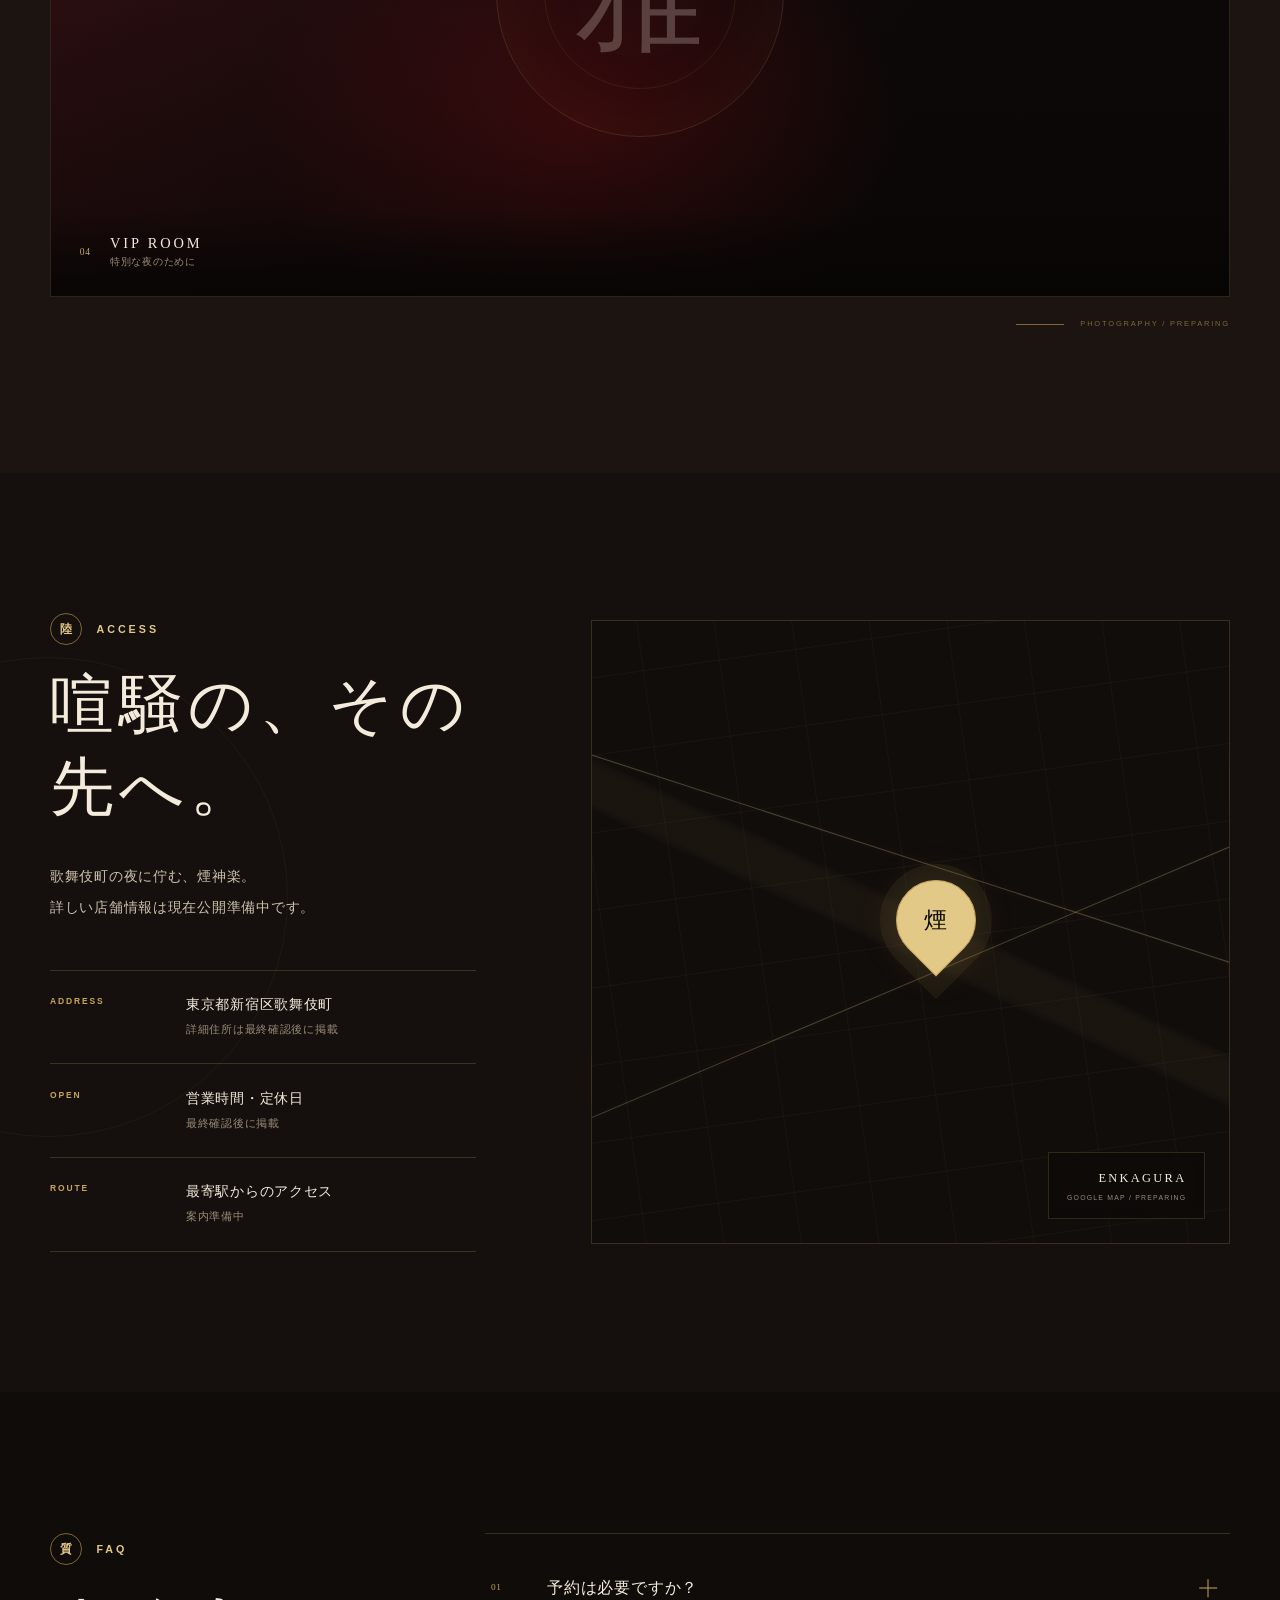
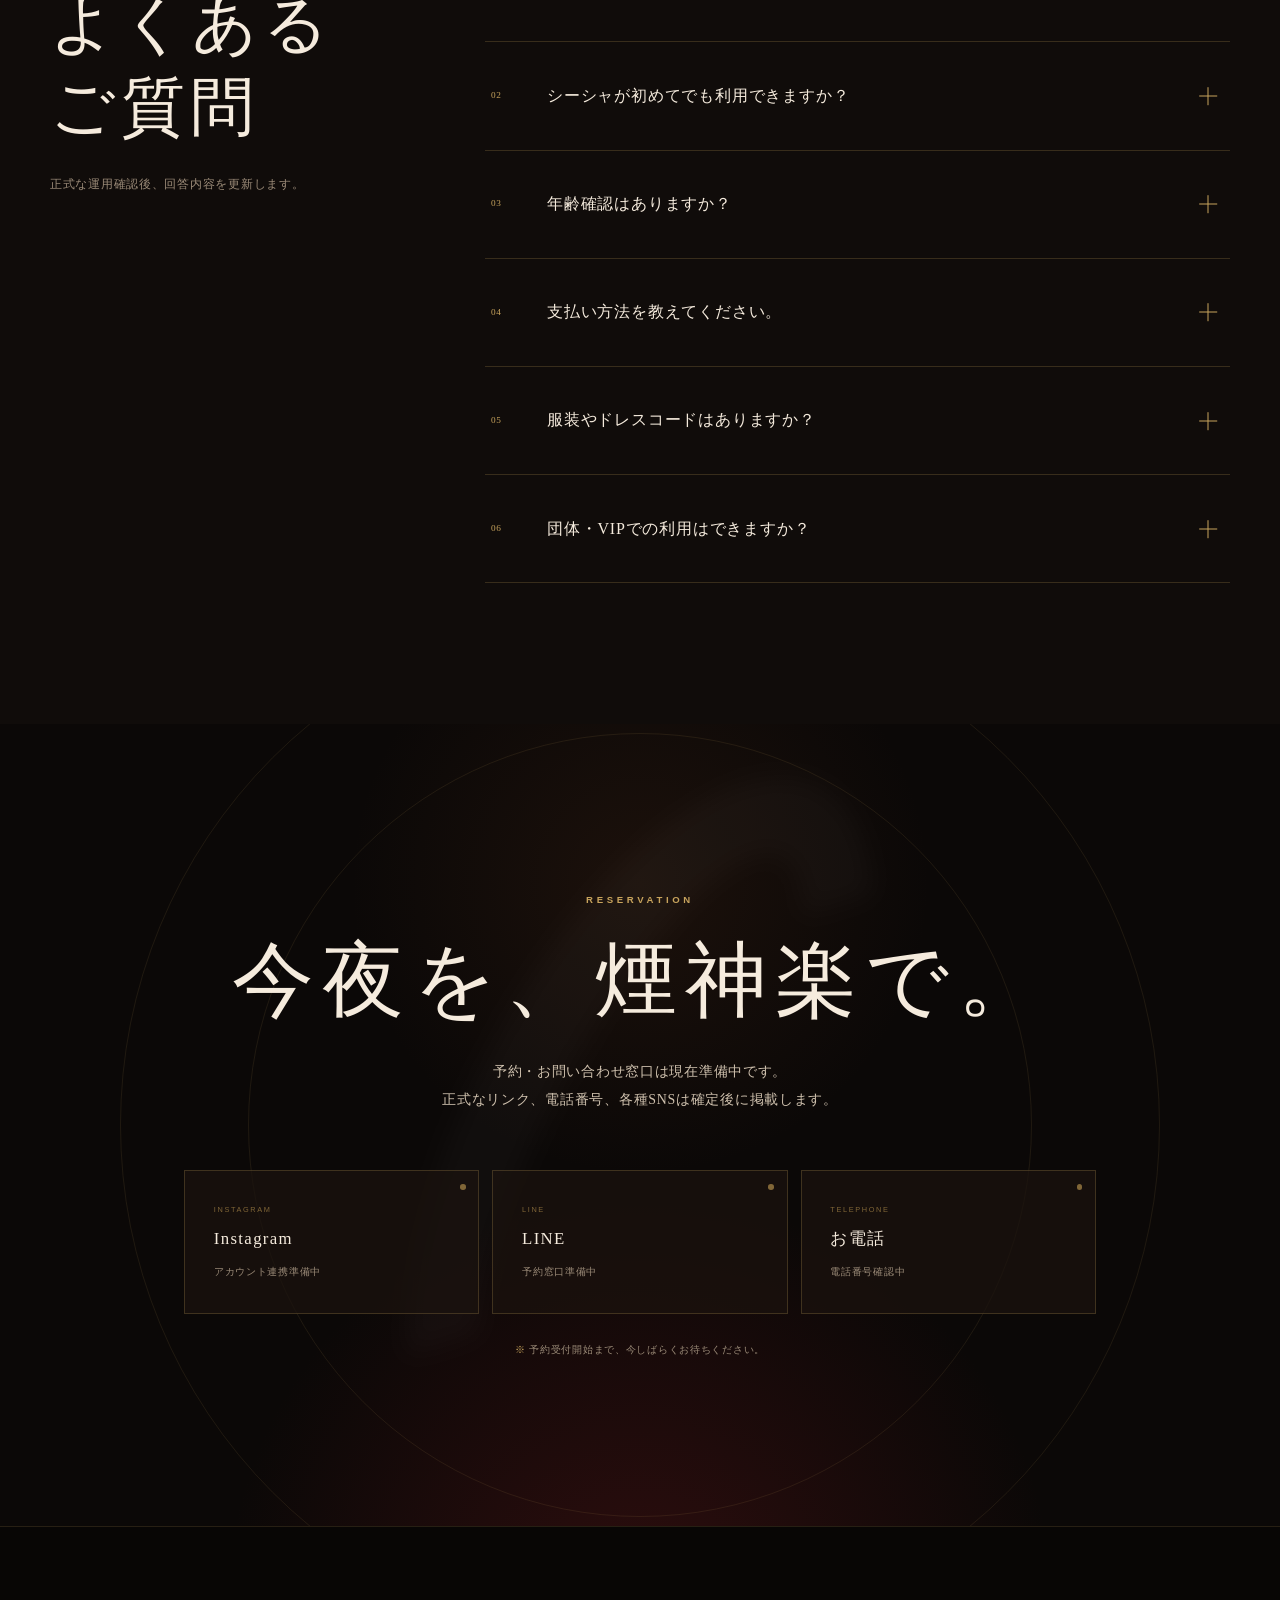
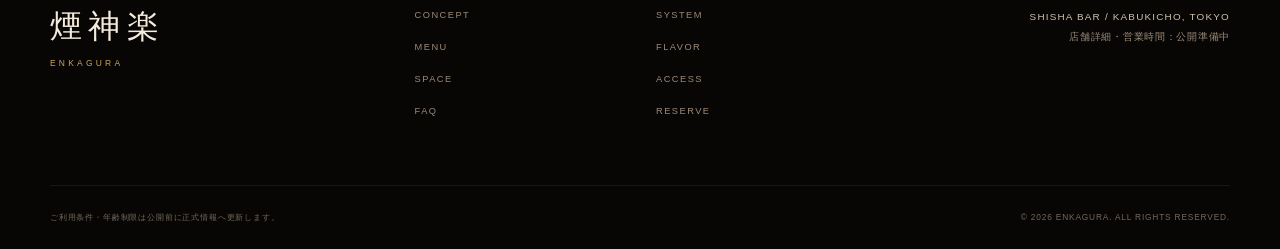
==== commit 09dc7378: "Create initial ENKAGURA site" ====
--- a/index.html
+++ b/index.html
@@ -1,651 +1,574 @@
-<!DOCTYPE html>
+<!doctype html>
 <html lang="ja">
-<head>
-  <meta charset="UTF-8" />
-  <meta name="viewport" content="width=device-width, initial-scale=1.0" />
-
-  <title>煙神楽 shisha cafe＆bar｜歌舞伎町のシーシャカフェ&バー</title>
-  <meta name="description" content="東京都新宿区歌舞伎町のシーシャカフェ&バー、煙神楽 shisha cafe＆bar。落ち着いた空間で、ゆっくりとシーシャを楽しめます。" />
-
-  <style>
-    :root {
-      --bg: #0b0b0d;
-      --bg-soft: #151519;
-      --card: #1c1c22;
-      --text-main: #f7f3eb;
-      --text-sub: #b9b2a7;
-      --accent: #9b2f2f;
-      --accent-light: #c84b4b;
-      --gold: #c7a45b;
-      --line: rgba(255,255,255,0.12);
-    }
-
-    * {
-      box-sizing: border-box;
-      margin: 0;
-      padding: 0;
-    }
-
-    body {
-      font-family: system-ui, -apple-system, BlinkMacSystemFont, "Segoe UI", sans-serif;
-      background: var(--bg);
-      color: var(--text-main);
-      line-height: 1.8;
-      letter-spacing: 0.03em;
-    }
-
-    a {
-      color: inherit;
-      text-decoration: none;
-    }
-
-    img {
-      max-width: 100%;
-      display: block;
-    }
-
-    header {
-      position: fixed;
-      top: 0;
-      left: 0;
-      right: 0;
-      z-index: 1000;
-      background: rgba(11, 11, 13, 0.86);
-      backdrop-filter: blur(14px);
-      border-bottom: 1px solid var(--line);
-    }
-
-    .header-inner {
-      max-width: 1120px;
-      margin: 0 auto;
-      padding: 14px 22px;
-      display: flex;
-      align-items: center;
-      justify-content: space-between;
-      gap: 24px;
-    }
-
-    .logo {
-      font-weight: 800;
-      letter-spacing: 0.08em;
-      font-size: 1.05rem;
-      white-space: nowrap;
-    }
-
-    .logo span {
-      display: block;
-      font-size: 0.62rem;
-      font-weight: 500;
-      color: var(--gold);
-      letter-spacing: 0.16em;
-      text-transform: uppercase;
-      margin-top: -2px;
-    }
-
-    nav {
-      display: flex;
-      gap: 22px;
-      font-size: 0.86rem;
-      color: var(--text-sub);
-    }
-
-    nav a:hover {
-      color: var(--text-main);
-    }
-
-    .nav-button {
-      padding: 8px 16px;
-      border: 1px solid var(--gold);
-      color: var(--gold);
-      border-radius: 999px;
-      font-size: 0.84rem;
-      white-space: nowrap;
-    }
-
-    .hero {
-      min-height: 100vh;
-      padding: 120px 22px 70px;
-      display: flex;
-      align-items: center;
-      position: relative;
-      overflow: hidden;
-      background:
-        linear-gradient(rgba(11,11,13,0.62), rgba(11,11,13,0.94)),
-        radial-gradient(circle at 78% 22%, rgba(155,47,47,0.45), transparent 34%),
-        radial-gradient(circle at 24% 80%, rgba(199,164,91,0.22), transparent 32%),
-        var(--bg);
-    }
-
-    .hero::before {
-      content: "";
-      position: absolute;
-      inset: 0;
-      background-image:
-        linear-gradient(rgba(255,255,255,0.035) 1px, transparent 1px),
-        linear-gradient(90deg, rgba(255,255,255,0.035) 1px, transparent 1px);
-      background-size: 54px 54px;
-      mask-image: linear-gradient(to bottom, black, transparent 85%);
-      pointer-events: none;
-    }
-
-    .hero-inner {
-      width: 100%;
-      max-width: 1120px;
-      margin: 0 auto;
-      display: grid;
-      grid-template-columns: 1.1fr 0.9fr;
-      gap: 56px;
-      align-items: center;
-      position: relative;
-      z-index: 1;
-    }
-
-    .eyebrow {
-      display: inline-flex;
-      align-items: center;
-      gap: 8px;
-      color: var(--gold);
-      font-size: 0.8rem;
-      letter-spacing: 0.16em;
-      text-transform: uppercase;
-      margin-bottom: 20px;
-    }
-
-    .eyebrow::before {
-      content: "";
-      width: 34px;
-      height: 1px;
-      background: var(--gold);
-    }
-
-    h1 {
-      font-size: clamp(2.55rem, 7vw, 5.8rem);
-      line-height: 1.05;
-      letter-spacing: 0.08em;
-      margin-bottom: 20px;
-    }
-
-    .hero-title-sub {
-      font-size: clamp(1rem, 2.5vw, 1.45rem);
-      color: var(--gold);
-      letter-spacing: 0.1em;
-      margin-bottom: 28px;
-    }
-
-    .hero-copy {
-      font-size: clamp(1rem, 2vw, 1.18rem);
-      color: var(--text-sub);
-      max-width: 640px;
-      margin-bottom: 34px;
-    }
-
-    .hero-actions {
-      display: flex;
-      flex-wrap: wrap;
-      gap: 14px;
-    }
-
-    .button {
-      display: inline-flex;
-      align-items: center;
-      justify-content: center;
-      padding: 13px 22px;
-      border-radius: 999px;
-      font-weight: 700;
-      transition: transform 0.2s ease, opacity 0.2s ease, background 0.2s ease;
-    }
-
-    .button:hover {
-      transform: translateY(-2px);
-      opacity: 0.92;
-    }
-
-    .button-primary {
-      background: linear-gradient(135deg, var(--accent), var(--accent-light));
-      color: white;
-      box-shadow: 0 12px 34px rgba(155,47,47,0.32);
-    }
-
-    .button-secondary {
-      border: 1px solid var(--line);
-      color: var(--text-main);
-      background: rgba(255,255,255,0.04);
-    }
-
-    .hero-card {
-      background: linear-gradient(160deg, rgba(255,255,255,0.09), rgba(255,255,255,0.03));
-      border: 1px solid var(--line);
-      border-radius: 28px;
-      padding: 26px;
-      box-shadow: 0 24px 80px rgba(0,0,0,0.34);
-    }
-
-    .photo-placeholder {
-      height: 420px;
-      border-radius: 22px;
-      background:
-        linear-gradient(rgba(0,0,0,0.12), rgba(0,0,0,0.28)),
-        url("shishahp1.jpeg") center/cover no-repeat;
-      border: 1px solid rgba(255,255,255,0.1);
-      box-shadow: inset 0 0 80px rgba(0,0,0,0.18);
-    }
-
-    section {
-      padding: 86px 22px;
-    }
-
-    .section-inner {
-      max-width: 1120px;
-      margin: 0 auto;
-    }
-
-    .section-title {
-      margin-bottom: 38px;
-    }
-
-    .section-title span {
-      display: block;
-      color: var(--gold);
-      font-size: 0.78rem;
-      letter-spacing: 0.18em;
-      text-transform: uppercase;
-      margin-bottom: 8px;
-    }
-
-    h2 {
-      font-size: clamp(1.8rem, 4vw, 3rem);
-      line-height: 1.25;
-      letter-spacing: 0.06em;
-    }
-
-    .lead {
-      color: var(--text-sub);
-      max-width: 760px;
-      margin-top: 16px;
-    }
-
-    .grid-3 {
-      display: grid;
-      grid-template-columns: repeat(3, 1fr);
-      gap: 18px;
-    }
-
-    .card {
-      background: var(--card);
-      border: 1px solid var(--line);
-      border-radius: 22px;
-      padding: 24px;
-    }
-
-    .card h3 {
-      font-size: 1.1rem;
-      margin-bottom: 10px;
-      color: var(--text-main);
-    }
-
-    .card p {
-      color: var(--text-sub);
-      font-size: 0.94rem;
-    }
-
-    .menu-box {
-      background: linear-gradient(160deg, rgba(155,47,47,0.18), rgba(255,255,255,0.04));
-      border: 1px solid var(--line);
-      border-radius: 28px;
-      overflow: hidden;
-    }
-
-    .menu-row {
-      display: grid;
-      grid-template-columns: 1fr auto;
-      gap: 18px;
-      padding: 22px 26px;
-      border-bottom: 1px solid var(--line);
-      align-items: center;
-    }
-
-    .menu-row:last-child {
-      border-bottom: none;
-    }
-
-    .menu-row strong {
-      font-size: 1.04rem;
-    }
-
-    .menu-row p {
-      color: var(--text-sub);
-      font-size: 0.9rem;
-      margin-top: 4px;
-    }
-
-    .price {
-      color: var(--gold);
-      font-size: 1.22rem;
-      font-weight: 800;
-      white-space: nowrap;
-    }
-
-    .flavor-list {
-      display: flex;
-      flex-wrap: wrap;
-      gap: 12px;
-    }
-
-    .tag {
-      padding: 10px 16px;
-      border: 1px solid var(--line);
-      border-radius: 999px;
-      color: var(--text-sub);
-      background: rgba(255,255,255,0.04);
-      font-size: 0.92rem;
-    }
-
-    .info-grid {
-      display: grid;
-      grid-template-columns: 0.95fr 1.05fr;
-      gap: 24px;
-      align-items: stretch;
-    }
-
-    .info-list {
-      background: var(--card);
-      border: 1px solid var(--line);
-      border-radius: 24px;
-      overflow: hidden;
-    }
-
-    .info-item {
-      display: grid;
-      grid-template-columns: 110px 1fr;
-      gap: 18px;
-      padding: 20px 24px;
-      border-bottom: 1px solid var(--line);
-    }
-
-    .info-item:last-child {
-      border-bottom: none;
-    }
-
-    .info-label {
-      color: var(--gold);
-      font-weight: 700;
-      font-size: 0.92rem;
-    }
-
-    .map-placeholder {
-      min-height: 360px;
-      border-radius: 24px;
-      border: 1px solid var(--line);
-      background:
-        linear-gradient(rgba(0,0,0,0.15), rgba(0,0,0,0.45)),
-        radial-gradient(circle at 60% 40%, rgba(199,164,91,0.25), transparent 34%),
-        #18181d;
-      display: flex;
-      align-items: center;
-      justify-content: center;
-      text-align: center;
-      padding: 28px;
-      color: var(--text-sub);
-    }
-
-    .notice {
-      background: rgba(199,164,91,0.09);
-      border: 1px solid rgba(199,164,91,0.28);
-      border-radius: 22px;
-      padding: 22px;
-      color: var(--text-sub);
-    }
-
-    .notice strong {
-      color: var(--text-main);
-    }
-
-    footer {
-      padding: 34px 22px;
-      border-top: 1px solid var(--line);
-      color: var(--text-sub);
-      font-size: 0.86rem;
-    }
-
-    .footer-inner {
-      max-width: 1120px;
-      margin: 0 auto;
-      display: flex;
-      justify-content: space-between;
-      gap: 18px;
-      flex-wrap: wrap;
-    }
-
-    @media (max-width: 860px) {
-      nav {
-        display: none;
-      }
-
-      .hero-inner,
-      .info-grid {
-        grid-template-columns: 1fr;
-      }
-
-      .hero {
-        min-height: auto;
-        padding-top: 112px;
-      }
-
-      .photo-placeholder {
-        height: 300px;
-      }
-
-      .grid-3 {
-        grid-template-columns: 1fr;
-      }
-
-      .info-item {
-        grid-template-columns: 1fr;
-        gap: 4px;
-      }
-    }
-  </style>
-</head>
-
-<body>
-  <header>
-    <div class="header-inner">
-      <a href="#top" class="logo">
-        煙神楽
-        <span>shisha cafe＆bar</span>
-      </a>
-
-      <nav>
-        <a href="#about">About</a>
-        <a href="#menu">Menu</a>
-        <a href="#flavor">Flavor</a>
-        <a href="#access">Access</a>
-      </nav>
-
-      <a href="#access" class="nav-button">Access</a>
-    </div>
-  </header>
-
-  <main id="top">
-    <section class="hero">
-      <div class="hero-inner">
-        <div>
-          <div class="eyebrow">Kabukicho Shisha Cafe & Bar</div>
-
-          <h1>煙神楽</h1>
-
-          <p class="hero-title-sub">shisha cafe＆bar</p>
-
-          <p class="hero-copy">
-            歌舞伎町の夜に、静かにほどける時間を。<br>
-            煙、香り、音、会話が重なる落ち着いた空間で、ゆっくりとシーシャをお楽しみください。
+  <head>
+    <meta charset="UTF-8" />
+    <meta name="viewport" content="width=device-width, initial-scale=1.0" />
+    <meta
+      name="description"
+      content="歌舞伎町の夜に佇むシーシャバー、煙神楽（ENKAGURA）。煙、酒、接客、空間が重なる静かな夜の体験を。"
+    />
+    <meta name="theme-color" content="#15100d" />
+    <meta property="og:type" content="website" />
+    <meta property="og:locale" content="ja_JP" />
+    <meta property="og:site_name" content="煙神楽 | ENKAGURA" />
+    <meta property="og:title" content="煙神楽 | ENKAGURA" />
+    <meta
+      property="og:description"
+      content="煙と語らい、夜をほどく。歌舞伎町のシーシャバー、煙神楽。"
+    />
+    <title>煙神楽 | ENKAGURA</title>
+    <link rel="icon" href="assets/favicon.svg" type="image/svg+xml" />
+    <link rel="stylesheet" href="css/style.css" />
+    <script src="js/main.js" defer></script>
+  </head>
+
+  <body>
+    <a class="skip-link" href="#main-content">本文へ移動</a>
+
+    <header class="site-header" data-header>
+      <div class="header-inner">
+        <a class="brand" href="#top" aria-label="煙神楽 トップへ">
+          <span class="brand-mark" aria-hidden="true">
+            <span>煙</span>
+          </span>
+          <span class="brand-name">
+            <span class="brand-name-ja">煙神楽</span>
+            <span class="brand-name-en">ENKAGURA</span>
+          </span>
+        </a>
+
+        <button
+          class="menu-toggle"
+          type="button"
+          aria-expanded="false"
+          aria-controls="primary-navigation"
+          aria-label="メニューを開く"
+          data-menu-toggle
+        >
+          <span></span>
+          <span></span>
+        </button>
+
+        <nav
+          class="primary-navigation"
+          id="primary-navigation"
+          aria-label="メインナビゲーション"
+          data-navigation
+        >
+          <div class="nav-ornament" aria-hidden="true">ENKAGURA</div>
+          <ul class="nav-list">
+            <li><a href="#concept">CONCEPT</a></li>
+            <li><a href="#system">SYSTEM</a></li>
+            <li><a href="#menu">MENU</a></li>
+            <li><a href="#flavor">FLAVOR</a></li>
+            <li><a href="#space">SPACE</a></li>
+            <li><a href="#access">ACCESS</a></li>
+            <li><a href="#faq">FAQ</a></li>
+          </ul>
+          <a class="button button-small button-gold nav-reserve" href="#reserve">
+            <span>RESERVE</span>
+          </a>
+          <p class="nav-mobile-note">KABUKICHO · TOKYO</p>
+        </nav>
+      </div>
+    </header>
+
+    <main id="main-content">
+      <section class="hero" id="top" aria-labelledby="hero-title">
+        <div class="hero-atmosphere" aria-hidden="true">
+          <div class="hero-glow"></div>
+          <svg class="smoke smoke-one" viewBox="0 0 520 820" fill="none">
+            <path
+              d="M268 818C249 730 315 681 269 603C222 523 123 511 144 409C164 310 294 307 311 205C323 135 273 97 291 0"
+            />
+            <path
+              d="M359 818C405 710 328 642 368 559C410 472 483 418 434 323C397 251 309 229 339 132C353 87 383 50 378 0"
+            />
+            <path
+              d="M119 818C74 726 146 671 112 595C71 503 7 456 57 367C94 300 189 268 164 179C144 108 103 81 121 0"
+            />
+          </svg>
+          <svg class="smoke smoke-two" viewBox="0 0 520 820" fill="none">
+            <path
+              d="M207 818C169 742 210 680 179 614C137 526 46 506 78 397C105 305 235 305 241 203C246 128 195 81 222 0"
+            />
+            <path
+              d="M359 818C406 731 365 666 397 579C426 500 510 437 469 343C432 260 334 249 354 145C364 93 401 51 395 0"
+            />
+          </svg>
+          <div class="hero-ring hero-ring-outer"></div>
+          <div class="hero-ring hero-ring-inner"></div>
+          <div class="hero-seal">
+            <span class="hero-seal-kanji">煙</span>
+            <span class="hero-seal-en">ENKAGURA</span>
+          </div>
+        </div>
+
+        <div class="hero-content container">
+          <div class="hero-copy" data-reveal>
+            <p class="eyebrow"><span>KABUKICHO</span><span>SHISHA BAR</span></p>
+            <h1 id="hero-title">
+              <span class="hero-title-ja">煙神楽</span>
+              <span class="hero-title-en">ENKAGURA</span>
+            </h1>
+            <p class="hero-tagline">煙と語らい、<br />夜をほどく。</p>
+            <p class="hero-description">
+              シーシャ、酒、そして人。<br />
+              歌舞伎町の喧騒を離れ、静かな余韻に身を委ねる夜へ。
+            </p>
+            <div class="hero-actions">
+              <a class="button button-gold" href="#reserve">
+                <span>予約について</span>
+                <svg viewBox="0 0 24 24" aria-hidden="true">
+                  <path d="M5 12h13M13 6l6 6-6 6" />
+                </svg>
+              </a>
+              <a class="button button-outline" href="#system">
+                <span>料金・システム</span>
+              </a>
+            </div>
+          </div>
+
+          <div class="hero-side-note" aria-hidden="true">
+            <span>SHISHA</span>
+            <span class="hero-side-line"></span>
+            <span>SAKE</span>
+            <span class="hero-side-line"></span>
+            <span>HOSPITALITY</span>
+          </div>
+        </div>
+
+        <a class="scroll-cue" href="#lead" aria-label="次のセクションへ">
+          <span>SCROLL</span>
+          <i aria-hidden="true"></i>
+        </a>
+      </section>
+
+      <section class="lead-section" id="lead" aria-label="主要なご案内">
+        <div class="lead-grid container">
+          <a class="lead-card" href="#concept" data-reveal>
+            <span class="lead-number">01</span>
+            <span class="lead-content">
+              <span class="lead-title">CONCEPT</span>
+              <span class="lead-description">煙神楽がつくる、夜の余白</span>
+            </span>
+            <svg viewBox="0 0 24 24" aria-hidden="true"><path d="M5 12h13M13 6l6 6-6 6" /></svg>
+          </a>
+          <a class="lead-card" href="#system" data-reveal>
+            <span class="lead-number">02</span>
+            <span class="lead-content">
+              <span class="lead-title">SYSTEM</span>
+              <span class="lead-description">ご来店前に知っておきたいこと</span>
+            </span>
+            <svg viewBox="0 0 24 24" aria-hidden="true"><path d="M5 12h13M13 6l6 6-6 6" /></svg>
+          </a>
+          <a class="lead-card" href="#menu" data-reveal>
+            <span class="lead-number">03</span>
+            <span class="lead-content">
+              <span class="lead-title">MENU</span>
+              <span class="lead-description">シーシャと酒を愉しむ</span>
+            </span>
+            <svg viewBox="0 0 24 24" aria-hidden="true"><path d="M5 12h13M13 6l6 6-6 6" /></svg>
+          </a>
+        </div>
+      </section>
+
+      <section class="section concept-section" id="concept" aria-labelledby="concept-title">
+        <div class="section-orbit orbit-left" aria-hidden="true"></div>
+        <div class="container">
+          <div class="section-heading" data-reveal>
+            <p class="section-kicker"><span>壱</span> CONCEPT</p>
+            <h2 id="concept-title">夜に、余白を。</h2>
+          </div>
+
+          <div class="concept-layout">
+            <div class="concept-visual" data-reveal>
+              <div class="concept-visual-glow"></div>
+              <div class="concept-moon"></div>
+              <div class="concept-smoke" aria-hidden="true">
+                <span></span><span></span><span></span>
+              </div>
+              <p class="concept-visual-copy">
+                <span>THE ART OF</span>
+                <strong>余韻</strong>
+                <span>AFTERGLOW</span>
+              </p>
+              <div class="concept-frame-label">ENKAGURA · KABUKICHO</div>
+            </div>
+
+            <div class="concept-copy" data-reveal>
+              <p class="concept-lead">
+                煙神楽が届けたいのは、<br />
+                ただシーシャを吸うだけではない、<br />
+                夜そのものを味わう時間です。
+              </p>
+              <p>
+                ゆっくりと形を変える煙、グラスに落ちる光、心地よい距離の接客。
+                シーシャと酒、空間のすべてが重なり、日常から少し離れた静かな高揚をつくります。
+              </p>
+              <p>
+                誰かと語らう夜も、ひとりで余韻に浸る夜も。歌舞伎町の奥に佇む、大人のための居場所へ。
+              </p>
+              <div class="concept-signature" aria-hidden="true">
+                <span></span>
+                <em>ENKAGURA</em>
+              </div>
+            </div>
+          </div>
+
+          <div class="experience-grid">
+            <article class="experience-item" data-reveal>
+              <span class="experience-icon">煙</span>
+              <p class="experience-en">SHISHA</p>
+              <h3>香りを仕立てる</h3>
+              <p>気分や好みに耳を傾け、その夜にふさわしい一台をご提案します。</p>
+            </article>
+            <article class="experience-item" data-reveal>
+              <span class="experience-icon">酔</span>
+              <p class="experience-en">SAKE</p>
+              <h3>夜を深める</h3>
+              <p>煙の余韻に寄り添う一杯が、会話と時間をゆっくりとほどきます。</p>
+            </article>
+            <article class="experience-item" data-reveal>
+              <span class="experience-icon">間</span>
+              <p class="experience-en">HOSPITALITY</p>
+              <h3>心を満たす</h3>
+              <p>近すぎず遠すぎない接客で、思い思いに過ごせる夜を整えます。</p>
+            </article>
+          </div>
+        </div>
+      </section>
+
+      <section class="section system-section" id="system" aria-labelledby="system-title">
+        <div class="container">
+          <div class="section-heading section-heading-row" data-reveal>
+            <div>
+              <p class="section-kicker"><span>弐</span> SYSTEM</p>
+              <h2 id="system-title">ご利用案内</h2>
+            </div>
+            <p class="section-intro">
+              初めての方にも、安心して夜を愉しんでいただけるように。
+              正式な料金とご利用条件は、現在最終確認中です。
+            </p>
+          </div>
+
+          <div class="notice" data-reveal role="note">
+            <span class="notice-mark" aria-hidden="true">i</span>
+            <p>
+              <strong>掲載準備中</strong>
+              以下はご案内項目のイメージです。料金・チャージ・利用時間などの確定情報は、公開前に反映します。
+            </p>
+          </div>
+
+          <div class="system-grid">
+            <article class="system-card" data-reveal>
+              <p class="system-card-en">ENTRANCE</p>
+              <h3>チャージ・ご入店</h3>
+              <p class="system-price">詳細確認中</p>
+              <p>チャージ、時間制、年齢確認などのご利用条件を、確定後に掲載します。</p>
+            </article>
+            <article class="system-card system-card-featured" data-reveal>
+              <span class="system-card-label">MAIN EXPERIENCE</span>
+              <p class="system-card-en">SHISHA</p>
+              <h3>シーシャ</h3>
+              <p class="system-price">メニュー準備中</p>
+              <p>ご希望を伺いながら、フレーバーやミックスをご提案します。</p>
+            </article>
+            <article class="system-card" data-reveal>
+              <p class="system-card-en">PRIVATE</p>
+              <h3>VIP・団体利用</h3>
+              <p class="system-price">お問い合わせ</p>
+              <p>個室や団体でのご利用条件は、予約窓口の確定後にご案内します。</p>
+            </article>
+          </div>
+
+          <ol class="visit-flow" aria-label="ご利用の流れ">
+            <li data-reveal>
+              <span>01</span>
+              <div><h3>ご来店</h3><p>ご予約方法と当日のご案内は、公開準備中です。</p></div>
+            </li>
+            <li data-reveal>
+              <span>02</span>
+              <div><h3>ヒアリング</h3><p>お好みや気分を伺い、過ごし方をご提案します。</p></div>
+            </li>
+            <li data-reveal>
+              <span>03</span>
+              <div><h3>夜を愉しむ</h3><p>煙と酒、会話が重なるひとときをお過ごしください。</p></div>
+            </li>
+          </ol>
+        </div>
+      </section>
+
+      <section class="section menu-section" id="menu" aria-labelledby="menu-title">
+        <div class="menu-backdrop" aria-hidden="true">
+          <span>MENU</span>
+        </div>
+        <div class="container">
+          <div class="section-heading section-heading-centered" data-reveal>
+            <p class="section-kicker"><span>参</span> MENU</p>
+            <h2 id="menu-title">煙と酒の嗜み</h2>
+            <p>正式なメニューと価格は現在準備中です。公開時に内容を差し替えます。</p>
+          </div>
+
+          <div class="menu-grid">
+            <article class="menu-card" data-reveal>
+              <div class="menu-card-top">
+                <span class="menu-symbol">煙</span>
+                <p>01</p>
+              </div>
+              <div>
+                <p class="menu-card-en">SHISHA</p>
+                <h3>シーシャ</h3>
+                <p>香り、強さ、余韻。お好みを伺いながら一台ずつ仕立てます。</p>
+              </div>
+              <span class="menu-status">DETAILS COMING SOON</span>
+            </article>
+            <article class="menu-card" data-reveal>
+              <div class="menu-card-top">
+                <span class="menu-symbol">杯</span>
+                <p>02</p>
+              </div>
+              <div>
+                <p class="menu-card-en">DRINK</p>
+                <h3>ドリンク</h3>
+                <p>煙の時間に寄り添う一杯を。ラインナップは順次公開します。</p>
+              </div>
+              <span class="menu-status">DETAILS COMING SOON</span>
+            </article>
+            <article class="menu-card" data-reveal>
+              <div class="menu-card-top">
+                <span class="menu-symbol">酒</span>
+                <p>03</p>
+              </div>
+              <div>
+                <p class="menu-card-en">BOTTLE</p>
+                <h3>ボトル</h3>
+                <p>特別な夜を華やかに彩るボトルメニューをご用意する予定です。</p>
+              </div>
+              <span class="menu-status">DETAILS COMING SOON</span>
+            </article>
+            <article class="menu-card" data-reveal>
+              <div class="menu-card-top">
+                <span class="menu-symbol">雅</span>
+                <p>04</p>
+              </div>
+              <div>
+                <p class="menu-card-en">VIP</p>
+                <h3>VIPメニュー</h3>
+                <p>個室での過ごし方に合わせたご案内を準備しています。</p>
+              </div>
+              <span class="menu-status">DETAILS COMING SOON</span>
+            </article>
+          </div>
+        </div>
+      </section>
+
+      <section class="section flavor-section" id="flavor" aria-labelledby="flavor-title">
+        <div class="container flavor-layout">
+          <div class="flavor-copy" data-reveal>
+            <p class="section-kicker"><span>肆</span> FLAVOR</p>
+            <h2 id="flavor-title">今夜の気分を、<br />香りに変える。</h2>
+            <p>
+              甘く濃密に、清々しく軽やかに、あるいは深くスパイシーに。
+              銘柄を選ぶ前に、まずは今夜の気分をお聞かせください。
+            </p>
+            <p class="flavor-note">※ 以下は味わいのご提案イメージです。正式なフレーバー一覧ではありません。</p>
+          </div>
+
+          <div class="flavor-compass" data-reveal>
+            <div class="compass-center">
+              <span>YOUR</span>
+              <strong>MOOD</strong>
+              <span>TONIGHT</span>
+            </div>
+            <div class="flavor-point flavor-rich">
+              <span>01</span>
+              <h3>RICH</h3>
+              <p>深く、重厚に</p>
+            </div>
+            <div class="flavor-point flavor-sweet">
+              <span>02</span>
+              <h3>SWEET</h3>
+              <p>甘く、華やかに</p>
+            </div>
+            <div class="flavor-point flavor-fresh">
+              <span>03</span>
+              <h3>FRESH</h3>
+              <p>軽く、爽やかに</p>
+            </div>
+            <div class="flavor-point flavor-spice">
+              <span>04</span>
+              <h3>SPICE</h3>
+              <p>香り高く、刺激的に</p>
+            </div>
+          </div>
+        </div>
+      </section>
+
+      <section class="section space-section" id="space" aria-labelledby="space-title">
+        <div class="container">
+          <div class="section-heading section-heading-row" data-reveal>
+            <div>
+              <p class="section-kicker"><span>伍</span> SPACE</p>
+              <h2 id="space-title">夜を包む空間</h2>
+            </div>
+            <p class="section-intro">
+              実店舗写真の準備後、通常席・シーシャ・酒・VIPルームの写真に差し替えます。
+            </p>
+          </div>
+
+          <div class="gallery-grid">
+            <figure class="gallery-card gallery-card-wide gallery-ambience" data-reveal>
+              <div class="gallery-placeholder" aria-hidden="true"><span>空</span></div>
+              <figcaption><span>01</span><div><strong>AMBIENCE</strong><small>店舗全体</small></div></figcaption>
+            </figure>
+            <figure class="gallery-card gallery-shisha" data-reveal>
+              <div class="gallery-placeholder" aria-hidden="true"><span>煙</span></div>
+              <figcaption><span>02</span><div><strong>SHISHA</strong><small>シーシャと酒</small></div></figcaption>
+            </figure>
+            <figure class="gallery-card gallery-detail" data-reveal>
+              <div class="gallery-placeholder" aria-hidden="true"><span>酔</span></div>
+              <figcaption><span>03</span><div><strong>DETAIL</strong><small>光と質感</small></div></figcaption>
+            </figure>
+            <figure class="gallery-card gallery-card-wide gallery-vip" data-reveal>
+              <div class="gallery-placeholder" aria-hidden="true"><span>雅</span></div>
+              <figcaption><span>04</span><div><strong>VIP ROOM</strong><small>特別な夜のために</small></div></figcaption>
+            </figure>
+          </div>
+          <p class="gallery-status" data-reveal>
+            <span></span> PHOTOGRAPHY / PREPARING
           </p>
-
-          <div class="hero-actions">
-            <a href="#access" class="button button-primary">店舗情報を見る</a>
-            <a href="#menu" class="button button-secondary">料金を見る</a>
-          </div>
-        </div>
-
-        <div class="hero-card">
-          <div class="photo-placeholder" aria-label="煙神楽のシーシャ写真"></div>
+        </div>
+      </section>
+
+      <section class="section access-section" id="access" aria-labelledby="access-title">
+        <div class="access-layout container">
+          <div class="access-content" data-reveal>
+            <p class="section-kicker"><span>陸</span> ACCESS</p>
+            <h2 id="access-title">喧騒の、その先へ。</h2>
+            <p class="access-lead">歌舞伎町の夜に佇む、煙神楽。<br />詳しい店舗情報は現在公開準備中です。</p>
+
+            <dl class="access-list">
+              <div>
+                <dt>ADDRESS</dt>
+                <dd>東京都新宿区歌舞伎町<br /><span>詳細住所は最終確認後に掲載</span></dd>
+              </div>
+              <div>
+                <dt>OPEN</dt>
+                <dd>営業時間・定休日<br /><span>最終確認後に掲載</span></dd>
+              </div>
+              <div>
+                <dt>ROUTE</dt>
+                <dd>最寄駅からのアクセス<br /><span>案内準備中</span></dd>
+              </div>
+            </dl>
+          </div>
+
+          <div class="map-placeholder" data-reveal role="img" aria-label="Googleマップ掲載予定エリア">
+            <div class="map-grid" aria-hidden="true"></div>
+            <div class="map-route map-route-one" aria-hidden="true"></div>
+            <div class="map-route map-route-two" aria-hidden="true"></div>
+            <div class="map-pin" aria-hidden="true"><span>煙</span></div>
+            <p><strong>ENKAGURA</strong><span>GOOGLE MAP / PREPARING</span></p>
+          </div>
+        </div>
+      </section>
+
+      <section class="section faq-section" id="faq" aria-labelledby="faq-title">
+        <div class="container faq-layout">
+          <div class="faq-heading" data-reveal>
+            <p class="section-kicker"><span>質</span> FAQ</p>
+            <h2 id="faq-title">よくあるご質問</h2>
+            <p>正式な運用確認後、回答内容を更新します。</p>
+          </div>
+
+          <div class="faq-list" data-reveal>
+            <details>
+              <summary><span>01</span><strong>予約は必要ですか？</strong><i aria-hidden="true"></i></summary>
+              <div class="faq-answer"><p>予約方法と当日利用の可否は現在確認中です。予約窓口の決定後、こちらでご案内します。</p></div>
+            </details>
+            <details>
+              <summary><span>02</span><strong>シーシャが初めてでも利用できますか？</strong><i aria-hidden="true"></i></summary>
+              <div class="faq-answer"><p>お好みや経験に合わせてご提案できるよう準備しています。初めての方も、気軽にスタッフへご相談ください。</p></div>
+            </details>
+            <details>
+              <summary><span>03</span><strong>年齢確認はありますか？</strong><i aria-hidden="true"></i></summary>
+              <div class="faq-answer"><p>ご入店時に年齢確認をお願いする場合があります。年齢制限を含む正式なご利用条件は、公開前に掲載します。</p></div>
+            </details>
+            <details>
+              <summary><span>04</span><strong>支払い方法を教えてください。</strong><i aria-hidden="true"></i></summary>
+              <div class="faq-answer"><p>ご利用いただける決済方法は現在確認中です。確定後、一覧で分かりやすくご案内します。</p></div>
+            </details>
+            <details>
+              <summary><span>05</span><strong>服装やドレスコードはありますか？</strong><i aria-hidden="true"></i></summary>
+              <div class="faq-answer"><p>ドレスコードを含むご来店時のお願いは、店舗運用の確認後に掲載します。</p></div>
+            </details>
+            <details>
+              <summary><span>06</span><strong>団体・VIPでの利用はできますか？</strong><i aria-hidden="true"></i></summary>
+              <div class="faq-answer"><p>ご利用条件や予約方法を準備中です。確定後、専用のご案内を掲載します。</p></div>
+            </details>
+          </div>
+        </div>
+      </section>
+
+      <section class="reserve-section" id="reserve" aria-labelledby="reserve-title">
+        <div class="reserve-smoke" aria-hidden="true"></div>
+        <div class="container reserve-inner" data-reveal>
+          <p class="reserve-en">RESERVATION</p>
+          <h2 id="reserve-title">今夜を、煙神楽で。</h2>
+          <p>予約・お問い合わせ窓口は現在準備中です。<br />正式なリンク、電話番号、各種SNSは確定後に掲載します。</p>
+
+          <div class="contact-grid" aria-label="お問い合わせ方法（準備中）">
+            <div class="contact-card is-pending">
+              <span class="contact-type">INSTAGRAM</span>
+              <strong>Instagram</strong>
+              <small>アカウント連携準備中</small>
+            </div>
+            <div class="contact-card is-pending">
+              <span class="contact-type">LINE</span>
+              <strong>LINE</strong>
+              <small>予約窓口準備中</small>
+            </div>
+            <div class="contact-card is-pending">
+              <span class="contact-type">TELEPHONE</span>
+              <strong>お電話</strong>
+              <small>電話番号確認中</small>
+            </div>
+          </div>
+
+          <p class="reserve-note"><span aria-hidden="true">※</span> 予約受付開始まで、今しばらくお待ちください。</p>
+        </div>
+      </section>
+    </main>
+
+    <footer class="site-footer">
+      <div class="container footer-main">
+        <a class="footer-brand" href="#top" aria-label="煙神楽 トップへ">
+          <span class="footer-brand-ja">煙神楽</span>
+          <span class="footer-brand-en">ENKAGURA</span>
+        </a>
+
+        <nav class="footer-nav" aria-label="フッターナビゲーション">
+          <a href="#concept">CONCEPT</a>
+          <a href="#system">SYSTEM</a>
+          <a href="#menu">MENU</a>
+          <a href="#flavor">FLAVOR</a>
+          <a href="#space">SPACE</a>
+          <a href="#access">ACCESS</a>
+          <a href="#faq">FAQ</a>
+          <a href="#reserve">RESERVE</a>
+        </nav>
+
+        <div class="footer-info">
+          <p>SHISHA BAR / KABUKICHO, TOKYO</p>
+          <p>店舗詳細・営業時間：公開準備中</p>
         </div>
       </div>
-    </section>
-
-    <section id="about">
-      <div class="section-inner">
-        <div class="section-title">
-          <span>About</span>
-          <h2>煙と香りに包まれる、<br>大人のためのくつろぎ空間。</h2>
-
-          <p class="lead">
-            煙神楽 shisha cafe＆barは、東京都新宿区歌舞伎町にあるシーシャカフェ&バーです。
-            おひとりでのご利用はもちろん、友人との会話やゆったり過ごす夜にもおすすめです。
-          </p>
-        </div>
-
-        <div class="grid-3">
-          <div class="card">
-            <h3>ゆっくり過ごせる空間</h3>
-            <p>落ち着いた照明と音楽の中で、時間を忘れて過ごせる雰囲気を大切にしています。</p>
-          </div>
-
-          <div class="card">
-            <h3>初心者でも安心</h3>
-            <p>シーシャが初めての方にも、吸い方やフレーバー選びを丁寧にご案内します。</p>
-          </div>
-
-          <div class="card">
-            <h3>深夜まで営業</h3>
-            <p>営業時間は17:00〜28:00。仕事終わりや夜遅くのご利用にも対応しています。</p>
-          </div>
-        </div>
+
+      <div class="container footer-bottom">
+        <p>ご利用条件・年齢制限は公開前に正式情報へ更新します。</p>
+        <p>&copy; <span data-current-year>2026</span> ENKAGURA. ALL RIGHTS RESERVED.</p>
       </div>
-    </section>
-
-    <section id="menu">
-      <div class="section-inner">
-        <div class="section-title">
-          <span>Menu</span>
-          <h2>料金</h2>
-
-          <p class="lead">
-            ご利用料金は下記をご確認ください。詳細なメニューやドリンク内容は、店舗にてご案内いたします。
-          </p>
-        </div>
-
-        <div class="menu-box">
-          <div class="menu-row">
-            <div>
-              <strong>シーシャ</strong>
-              <p>お好みのフレーバーや吸い心地に合わせてご提案します。</p>
-            </div>
-            <div class="price">20,000円〜</div>
-          </div>
-
-          <div class="menu-row">
-            <div>
-              <strong>ドリンク</strong>
-              <p>アルコール・ソフトドリンクなど、シーシャと一緒に楽しめるメニューをご用意しています。</p>
-            </div>
-            <div class="price">店舗にて</div>
-          </div>
-
-          <div class="menu-row">
-            <div>
-              <strong>チャージ・その他料金</strong>
-              <p>チャージや追加オプションがある場合は、ここに追記できます。</p>
-            </div>
-            <div class="price">店舗にて</div>
-          </div>
-        </div>
-      </div>
-    </section>
-
-    <section id="flavor">
-      <div class="section-inner">
-        <div class="section-title">
-          <span>Flavor</span>
-          <h2>気分に合わせて選ぶフレーバー。</h2>
-
-          <p class="lead">
-            甘い香り、すっきりとしたミント、フルーツ系、重めのミックスなど、
-            その日の気分に合わせてお楽しみいただけます。
-          </p>
-        </div>
-
-        <div class="flavor-list">
-          <span class="tag">フルーツ系</span>
-          <span class="tag">ミント系</span>
-          <span class="tag">スイーツ系</span>
-          <span class="tag">紅茶系</span>
-          <span class="tag">さっぱり系</span>
-          <span class="tag">重めミックス</span>
-          <span class="tag">おまかせミックス</span>
-        </div>
-      </div>
-    </section>
-
-    <section id="access">
-      <div class="section-inner">
-        <div class="section-title">
-          <span>Access</span>
-          <h2>店舗情報</h2>
-        </div>
-
-        <div class="info-grid">
-          <div class="info-list">
-            <div class="info-item">
-              <div class="info-label">店名</div>
-              <div>煙神楽 shisha cafe＆bar</div>
-            </div>
-
-            <div class="info-item">
-              <div class="info-label">住所</div>
-              <div>東京都新宿区歌舞伎町2-7-2 神楽ビル</div>
-            </div>
-
-            <div class="info-item">
-              <div class="info-label">営業時間</div>
-              <div>17:00〜28:00</div>
-            </div>
-
-            <div class="info-item">
-              <div class="info-label">定休日</div>
-              <div>水曜日</div>
-            </div>
-
-            <div class="info-item">
-              <div class="info-label">料金</div>
-              <div>20,000円〜</div>
-            </div>
-          </div>
-
-          <div class="map-placeholder">
-            <div>
-              <strong>Google Mapをここに埋め込み</strong><br>
-              Googleマップの「共有」→「地図を埋め込む」からiframeコードを取得して差し替えできます。
-            </div>
-          </div>
-        </div>
-
-        <div style="height: 24px;"></div>
-
-        <div class="notice">
-          <strong>ご来店にあたって</strong><br>
-          当店は20歳未満の方のご入店をお断りしております。
-          ご来店時に年齢確認をさせていただく場合がございます。
-        </div>
-      </div>
-    </section>
-  </main>
-
-  <footer>
-    <div class="footer-inner">
-      <div>© 2026 煙神楽 shisha cafe＆bar</div>
-      <div>Tokyo, Shinjuku, Kabukicho</div>
-    </div>
-  </footer>
-</body>
+    </footer>
+  </body>
 </html>
--- a/css/style.css
+++ b/css/style.css
@@ -0,0 +1,2382 @@
+@charset "UTF-8";
+
+:root {
+  --color-bg: #15100d;
+  --color-bg-deep: #0d0a08;
+  --color-bg-soft: #1b1410;
+  --color-surface: #211813;
+  --color-surface-light: #2a1e17;
+  --color-text: #f5ebdd;
+  --color-text-soft: #cfc1ae;
+  --color-muted: #9b8b78;
+  --color-gold: #c8a45d;
+  --color-gold-light: #e3c987;
+  --color-gold-dark: #806637;
+  --color-red: #5c1719;
+  --color-line: rgba(200, 164, 93, 0.22);
+  --font-serif: "Yu Mincho", "YuMincho", "Hiragino Mincho ProN", "Hiragino Mincho Pro", "Noto Serif JP", serif;
+  --font-sans: "Helvetica Neue", "Hiragino Kaku Gothic ProN", "Yu Gothic", "Meiryo", sans-serif;
+  --container: 1180px;
+  --header-height: 88px;
+  --section-space: clamp(6rem, 11vw, 10rem);
+  --ease-luxury: cubic-bezier(0.22, 1, 0.36, 1);
+}
+
+*,
+*::before,
+*::after {
+  box-sizing: border-box;
+}
+
+html {
+  scroll-behavior: smooth;
+  scroll-padding-top: var(--header-height);
+}
+
+body {
+  min-width: 320px;
+  margin: 0;
+  overflow-x: hidden;
+  color: var(--color-text);
+  background:
+    radial-gradient(circle at 90% 8%, rgba(100, 52, 27, 0.1), transparent 28rem),
+    var(--color-bg);
+  font-family: var(--font-sans);
+  font-size: 16px;
+  line-height: 1.9;
+  letter-spacing: 0.045em;
+  -webkit-font-smoothing: antialiased;
+  color-scheme: dark;
+}
+
+body::before {
+  position: fixed;
+  z-index: 1000;
+  inset: 0;
+  pointer-events: none;
+  content: "";
+  opacity: 0.045;
+  background-image: url("data:image/svg+xml,%3Csvg viewBox='0 0 180 180' xmlns='http://www.w3.org/2000/svg'%3E%3Cfilter id='n'%3E%3CfeTurbulence type='fractalNoise' baseFrequency='.86' numOctaves='3' stitchTiles='stitch'/%3E%3C/filter%3E%3Crect width='100%25' height='100%25' filter='url(%23n)' opacity='.8'/%3E%3C/svg%3E");
+}
+
+body.nav-open {
+  overflow: hidden;
+}
+
+::selection {
+  color: var(--color-bg-deep);
+  background: var(--color-gold-light);
+}
+
+a {
+  color: inherit;
+  text-decoration: none;
+}
+
+button,
+input,
+textarea,
+select {
+  font: inherit;
+}
+
+button {
+  color: inherit;
+}
+
+img,
+svg {
+  display: block;
+  max-width: 100%;
+}
+
+h1,
+h2,
+h3,
+p,
+figure,
+dl,
+dd {
+  margin: 0;
+}
+
+ul,
+ol {
+  padding: 0;
+  margin: 0;
+  list-style: none;
+}
+
+section[id] {
+  scroll-margin-top: var(--header-height);
+}
+
+:focus-visible {
+  outline: 2px solid var(--color-gold-light);
+  outline-offset: 5px;
+}
+
+.skip-link {
+  position: fixed;
+  z-index: 1200;
+  top: 1rem;
+  left: 1rem;
+  padding: 0.65rem 1rem;
+  color: var(--color-bg-deep);
+  background: var(--color-gold-light);
+  font-size: 0.78rem;
+  font-weight: 700;
+  transform: translateY(-160%);
+  transition: transform 0.2s ease;
+}
+
+.skip-link:focus {
+  transform: translateY(0);
+}
+
+.container {
+  width: min(calc(100% - 3rem), var(--container));
+  margin-inline: auto;
+}
+
+.section {
+  position: relative;
+  padding-block: var(--section-space);
+}
+
+.section-kicker,
+.eyebrow {
+  display: flex;
+  align-items: center;
+  gap: 0.9rem;
+  color: var(--color-gold-light);
+  font-size: 0.67rem;
+  font-weight: 600;
+  line-height: 1.4;
+  letter-spacing: 0.28em;
+}
+
+.section-kicker span {
+  display: grid;
+  width: 2rem;
+  height: 2rem;
+  place-items: center;
+  border: 1px solid var(--color-gold-dark);
+  border-radius: 50%;
+  font-family: var(--font-serif);
+  font-size: 0.75rem;
+  letter-spacing: 0;
+}
+
+.section-heading {
+  margin-bottom: clamp(3rem, 6vw, 5rem);
+}
+
+.section-heading h2,
+.flavor-copy h2,
+.access-content h2,
+.faq-heading h2 {
+  margin-top: 1.1rem;
+  font-family: var(--font-serif);
+  font-size: clamp(2.3rem, 5vw, 4.6rem);
+  font-weight: 400;
+  line-height: 1.3;
+  letter-spacing: 0.08em;
+}
+
+.section-heading-row {
+  display: grid;
+  grid-template-columns: minmax(0, 1fr) minmax(17rem, 28rem);
+  gap: 4rem;
+  align-items: end;
+}
+
+.section-intro {
+  color: var(--color-text-soft);
+  font-family: var(--font-serif);
+  font-size: 0.98rem;
+  line-height: 2.1;
+}
+
+.button {
+  display: inline-flex;
+  min-height: 3.65rem;
+  align-items: center;
+  justify-content: center;
+  gap: 1.6rem;
+  padding: 0.8rem 1.8rem;
+  border: 1px solid transparent;
+  font-size: 0.76rem;
+  font-weight: 600;
+  line-height: 1;
+  letter-spacing: 0.16em;
+  transition:
+    color 0.4s var(--ease-luxury),
+    background-color 0.4s var(--ease-luxury),
+    border-color 0.4s var(--ease-luxury),
+    transform 0.4s var(--ease-luxury);
+}
+
+.button svg {
+  width: 1.25rem;
+  fill: none;
+  stroke: currentColor;
+  stroke-linecap: round;
+  stroke-linejoin: round;
+  stroke-width: 1.4;
+  transition: transform 0.4s var(--ease-luxury);
+}
+
+.button:hover {
+  transform: translateY(-2px);
+}
+
+.button:hover svg {
+  transform: translateX(0.3rem);
+}
+
+.button-gold {
+  color: #17100a;
+  background: linear-gradient(120deg, #a98343, var(--color-gold-light) 52%, #a98343);
+  background-size: 180% 100%;
+  box-shadow: 0 0.8rem 2.4rem rgba(0, 0, 0, 0.24);
+}
+
+.button-gold:hover {
+  background-position: 100% 0;
+}
+
+.button-outline {
+  border-color: rgba(245, 235, 221, 0.35);
+  color: var(--color-text);
+  background: rgba(18, 13, 10, 0.15);
+  backdrop-filter: blur(5px);
+}
+
+.button-outline:hover {
+  border-color: var(--color-gold);
+  color: var(--color-gold-light);
+}
+
+.button-small {
+  min-height: 2.7rem;
+  padding-inline: 1.3rem;
+  font-size: 0.63rem;
+}
+
+/* Header */
+.site-header {
+  position: fixed;
+  z-index: 100;
+  top: 0;
+  right: 0;
+  left: 0;
+  height: var(--header-height);
+  border-bottom: 1px solid transparent;
+  transition:
+    height 0.5s var(--ease-luxury),
+    background-color 0.5s var(--ease-luxury),
+    border-color 0.5s var(--ease-luxury),
+    backdrop-filter 0.5s var(--ease-luxury);
+}
+
+.site-header.is-scrolled {
+  height: 72px;
+  border-color: rgba(200, 164, 93, 0.14);
+  background: rgba(13, 10, 8, 0.88);
+  backdrop-filter: blur(18px);
+}
+
+.header-inner {
+  display: flex;
+  width: min(calc(100% - 3rem), 1380px);
+  height: 100%;
+  align-items: center;
+  justify-content: space-between;
+  margin-inline: auto;
+}
+
+.brand {
+  position: relative;
+  z-index: 102;
+  display: inline-flex;
+  align-items: center;
+  gap: 0.8rem;
+}
+
+.brand-mark {
+  position: relative;
+  display: grid;
+  width: 2.55rem;
+  height: 2.55rem;
+  place-items: center;
+  border: 1px solid var(--color-gold);
+  border-radius: 50%;
+}
+
+.brand-mark::after {
+  position: absolute;
+  width: 1.65rem;
+  height: 1.65rem;
+  border: 1px solid rgba(200, 164, 93, 0.28);
+  border-radius: 50%;
+  content: "";
+}
+
+.brand-mark span {
+  font-family: var(--font-serif);
+  font-size: 1rem;
+  line-height: 1;
+}
+
+.brand-name {
+  display: flex;
+  flex-direction: column;
+  gap: 0.2rem;
+}
+
+.brand-name-ja {
+  font-family: var(--font-serif);
+  font-size: 1rem;
+  line-height: 1;
+  letter-spacing: 0.2em;
+}
+
+.brand-name-en {
+  color: var(--color-gold);
+  font-size: 0.5rem;
+  font-weight: 600;
+  line-height: 1;
+  letter-spacing: 0.32em;
+}
+
+.primary-navigation {
+  display: flex;
+  align-items: center;
+  gap: clamp(1.3rem, 2.2vw, 2.6rem);
+}
+
+.nav-list {
+  display: flex;
+  align-items: center;
+  gap: clamp(1rem, 1.65vw, 1.75rem);
+}
+
+.nav-list a {
+  position: relative;
+  display: block;
+  padding-block: 0.8rem;
+  color: var(--color-text-soft);
+  font-size: 0.58rem;
+  font-weight: 600;
+  line-height: 1;
+  letter-spacing: 0.13em;
+  transition: color 0.3s ease;
+}
+
+.nav-list a::after {
+  position: absolute;
+  right: 0;
+  bottom: 0.3rem;
+  left: 0;
+  height: 1px;
+  background: var(--color-gold);
+  content: "";
+  transform: scaleX(0);
+  transform-origin: right;
+  transition: transform 0.35s var(--ease-luxury);
+}
+
+.nav-list a:hover {
+  color: var(--color-text);
+}
+
+.nav-list a:hover::after {
+  transform: scaleX(1);
+  transform-origin: left;
+}
+
+.menu-toggle,
+.nav-ornament,
+.nav-mobile-note {
+  display: none;
+}
+
+/* Hero */
+.hero {
+  position: relative;
+  display: grid;
+  min-height: max(720px, 100svh);
+  overflow: hidden;
+  place-items: center;
+  isolation: isolate;
+  background:
+    linear-gradient(90deg, rgba(12, 8, 6, 0.98) 0%, rgba(19, 13, 10, 0.9) 40%, rgba(25, 15, 12, 0.42) 72%, rgba(10, 7, 5, 0.65) 100%),
+    radial-gradient(circle at 82% 52%, #44231b 0, #20130f 27%, #0d0907 67%);
+}
+
+.hero::before {
+  position: absolute;
+  z-index: -1;
+  inset: 0;
+  background:
+    linear-gradient(rgba(200, 164, 93, 0.05) 1px, transparent 1px),
+    linear-gradient(90deg, rgba(200, 164, 93, 0.05) 1px, transparent 1px);
+  background-size: 8.333vw 8.333vw;
+  content: "";
+  mask-image: linear-gradient(90deg, transparent 12%, #000 66%, #000 100%);
+}
+
+.hero::after {
+  position: absolute;
+  z-index: 2;
+  right: 0;
+  bottom: 0;
+  left: 0;
+  height: 11rem;
+  background: linear-gradient(transparent, var(--color-bg));
+  content: "";
+  pointer-events: none;
+}
+
+.hero-atmosphere {
+  position: absolute;
+  z-index: -1;
+  inset: 0;
+  overflow: hidden;
+}
+
+.hero-glow {
+  position: absolute;
+  top: 13%;
+  right: 7%;
+  width: clamp(20rem, 42vw, 42rem);
+  aspect-ratio: 1;
+  border-radius: 50%;
+  background: radial-gradient(circle, rgba(151, 75, 39, 0.27), rgba(90, 38, 24, 0.08) 43%, transparent 70%);
+  filter: blur(10px);
+  animation: glow-breathe 8s ease-in-out infinite alternate;
+}
+
+.hero-ring {
+  position: absolute;
+  top: 50%;
+  right: clamp(-15rem, -7vw, -3rem);
+  border: 1px solid rgba(200, 164, 93, 0.22);
+  border-radius: 50%;
+  transform: translateY(-50%);
+}
+
+.hero-ring-outer {
+  width: clamp(33rem, 52vw, 55rem);
+  aspect-ratio: 1;
+}
+
+.hero-ring-inner {
+  right: clamp(-11rem, -4vw, 1rem);
+  width: clamp(27rem, 42vw, 44rem);
+  aspect-ratio: 1;
+  border-color: rgba(200, 164, 93, 0.1);
+}
+
+.smoke {
+  position: absolute;
+  opacity: 0.18;
+  filter: blur(11px);
+}
+
+.smoke path {
+  stroke: url("#smoke-gradient");
+  stroke: rgba(245, 235, 221, 0.72);
+  stroke-width: 21;
+  stroke-linecap: round;
+}
+
+.smoke-one {
+  right: 8%;
+  bottom: -12%;
+  width: min(38vw, 32rem);
+  transform: rotate(8deg);
+  animation: smoke-drift-one 14s ease-in-out infinite alternate;
+}
+
+.smoke-two {
+  right: 28%;
+  bottom: -23%;
+  width: min(30vw, 25rem);
+  opacity: 0.09;
+  transform: scaleX(-1) rotate(-6deg);
+  animation: smoke-drift-two 18s ease-in-out infinite alternate;
+}
+
+.hero-seal {
+  position: absolute;
+  top: 50%;
+  right: clamp(4rem, 15vw, 15rem);
+  display: grid;
+  width: clamp(13rem, 21vw, 21rem);
+  aspect-ratio: 1;
+  place-items: center;
+  border: 1px solid rgba(227, 201, 135, 0.55);
+  border-radius: 50%;
+  background: radial-gradient(circle, rgba(84, 38, 22, 0.24), rgba(20, 13, 10, 0.08) 62%);
+  box-shadow:
+    inset 0 0 0 1.4rem rgba(12, 8, 6, 0.12),
+    0 0 4rem rgba(120, 67, 35, 0.13);
+  transform: translateY(-50%);
+}
+
+.hero-seal::before,
+.hero-seal::after {
+  position: absolute;
+  border: 1px solid rgba(200, 164, 93, 0.18);
+  border-radius: 50%;
+  content: "";
+}
+
+.hero-seal::before {
+  inset: 1rem;
+}
+
+.hero-seal::after {
+  inset: 2.1rem;
+  border-style: dashed;
+}
+
+.hero-seal-kanji {
+  margin-left: 0.13em;
+  font-family: var(--font-serif);
+  font-size: clamp(5.8rem, 10vw, 10rem);
+  font-weight: 400;
+  line-height: 1;
+  letter-spacing: 0.03em;
+  opacity: 0.78;
+  text-shadow: 0 0 2.5rem rgba(245, 235, 221, 0.12);
+}
+
+.hero-seal-en {
+  position: absolute;
+  bottom: 19%;
+  color: var(--color-gold-light);
+  font-size: 0.52rem;
+  letter-spacing: 0.45em;
+}
+
+.hero-content {
+  position: relative;
+  z-index: 3;
+  display: grid;
+  grid-template-columns: minmax(0, 1fr) minmax(12rem, 0.55fr);
+  align-items: center;
+  padding-block: calc(var(--header-height) + 3rem) 8rem;
+}
+
+.hero-copy {
+  max-width: 44rem;
+}
+
+.eyebrow {
+  margin-bottom: 1.4rem;
+}
+
+.eyebrow span + span {
+  position: relative;
+  padding-left: 2.8rem;
+}
+
+.eyebrow span + span::before {
+  position: absolute;
+  top: 50%;
+  left: 0;
+  width: 1.8rem;
+  height: 1px;
+  background: var(--color-gold-dark);
+  content: "";
+}
+
+.hero h1 {
+  display: flex;
+  align-items: flex-end;
+  gap: 1.3rem;
+  font-weight: 400;
+}
+
+.hero-title-ja {
+  font-family: var(--font-serif);
+  font-size: clamp(4.6rem, 8.2vw, 8rem);
+  line-height: 1.02;
+  letter-spacing: 0.12em;
+  text-shadow: 0 0 2rem rgba(245, 235, 221, 0.06);
+}
+
+.hero-title-en {
+  padding-bottom: 0.8rem;
+  color: var(--color-gold);
+  font-size: 0.63rem;
+  font-weight: 600;
+  line-height: 1;
+  letter-spacing: 0.5em;
+  writing-mode: vertical-rl;
+}
+
+.hero-tagline {
+  margin-top: 2rem;
+  font-family: var(--font-serif);
+  font-size: clamp(1.75rem, 3.1vw, 3.15rem);
+  font-weight: 400;
+  line-height: 1.55;
+  letter-spacing: 0.13em;
+}
+
+.hero-description {
+  margin-top: 1.5rem;
+  color: var(--color-text-soft);
+  font-family: var(--font-serif);
+  font-size: 0.92rem;
+  line-height: 2.1;
+}
+
+.hero-actions {
+  display: flex;
+  gap: 1rem;
+  margin-top: 2.6rem;
+}
+
+.hero-actions .button {
+  min-width: 12.8rem;
+}
+
+.hero-side-note {
+  position: absolute;
+  top: 50%;
+  right: 0;
+  display: flex;
+  align-items: center;
+  gap: 1rem;
+  color: rgba(245, 235, 221, 0.37);
+  font-size: 0.48rem;
+  letter-spacing: 0.28em;
+  transform: rotate(90deg) translateX(50%);
+  transform-origin: right center;
+}
+
+.hero-side-line {
+  display: block;
+  width: 2.5rem;
+  height: 1px;
+  background: rgba(200, 164, 93, 0.28);
+}
+
+.scroll-cue {
+  position: absolute;
+  z-index: 4;
+  bottom: 2rem;
+  left: 50%;
+  display: flex;
+  flex-direction: column;
+  align-items: center;
+  gap: 0.8rem;
+  color: var(--color-muted);
+  font-size: 0.47rem;
+  letter-spacing: 0.3em;
+  transform: translateX(-50%);
+}
+
+.scroll-cue i {
+  position: relative;
+  display: block;
+  width: 1px;
+  height: 3.2rem;
+  overflow: hidden;
+  background: rgba(245, 235, 221, 0.16);
+}
+
+.scroll-cue i::after {
+  position: absolute;
+  top: -100%;
+  left: 0;
+  width: 100%;
+  height: 70%;
+  background: var(--color-gold-light);
+  content: "";
+  animation: scroll-line 2.4s ease-in-out infinite;
+}
+
+/* Lead cards */
+.lead-section {
+  position: relative;
+  z-index: 5;
+  padding-block: 0 clamp(4.5rem, 8vw, 7rem);
+  margin-top: -1rem;
+}
+
+.lead-grid {
+  display: grid;
+  grid-template-columns: repeat(3, 1fr);
+  border-top: 1px solid var(--color-line);
+  border-bottom: 1px solid var(--color-line);
+}
+
+.lead-card {
+  position: relative;
+  display: grid;
+  min-height: 9.5rem;
+  grid-template-columns: auto 1fr auto;
+  gap: 1.4rem;
+  align-items: center;
+  padding: 1.7rem clamp(1.2rem, 2.5vw, 2.3rem);
+  overflow: hidden;
+  transition: background-color 0.4s var(--ease-luxury);
+}
+
+.lead-card + .lead-card {
+  border-left: 1px solid var(--color-line);
+}
+
+.lead-card::before {
+  position: absolute;
+  inset: 0;
+  background: linear-gradient(115deg, rgba(200, 164, 93, 0.1), transparent 65%);
+  content: "";
+  opacity: 0;
+  transform: translateX(-30%);
+  transition:
+    opacity 0.5s ease,
+    transform 0.5s var(--ease-luxury);
+}
+
+.lead-card:hover::before {
+  opacity: 1;
+  transform: translateX(0);
+}
+
+.lead-number {
+  align-self: start;
+  padding-top: 0.2rem;
+  color: var(--color-gold);
+  font-family: var(--font-serif);
+  font-size: 0.66rem;
+}
+
+.lead-content {
+  position: relative;
+  display: flex;
+  flex-direction: column;
+  gap: 0.5rem;
+}
+
+.lead-title {
+  font-family: var(--font-serif);
+  font-size: 1.18rem;
+  letter-spacing: 0.18em;
+}
+
+.lead-description {
+  color: var(--color-muted);
+  font-size: 0.69rem;
+  letter-spacing: 0.08em;
+}
+
+.lead-card svg {
+  position: relative;
+  width: 1.4rem;
+  fill: none;
+  stroke: var(--color-gold);
+  stroke-linecap: round;
+  stroke-width: 1.2;
+  transition: transform 0.4s var(--ease-luxury);
+}
+
+.lead-card:hover svg {
+  transform: translateX(0.35rem);
+}
+
+/* Concept */
+.concept-section {
+  overflow: hidden;
+}
+
+.section-orbit {
+  position: absolute;
+  width: 40rem;
+  aspect-ratio: 1;
+  border: 1px solid rgba(200, 164, 93, 0.08);
+  border-radius: 50%;
+}
+
+.section-orbit::after {
+  position: absolute;
+  inset: 3rem;
+  border: 1px solid rgba(200, 164, 93, 0.05);
+  border-radius: 50%;
+  content: "";
+}
+
+.orbit-left {
+  top: 9rem;
+  left: -30rem;
+}
+
+.concept-layout {
+  display: grid;
+  grid-template-columns: minmax(0, 1.12fr) minmax(18rem, 0.88fr);
+  gap: clamp(3rem, 8vw, 8rem);
+  align-items: center;
+}
+
+.concept-visual {
+  position: relative;
+  min-height: clamp(30rem, 52vw, 45rem);
+  overflow: hidden;
+  border: 1px solid rgba(200, 164, 93, 0.18);
+  background:
+    radial-gradient(circle at 54% 34%, rgba(139, 68, 36, 0.26), transparent 22%),
+    linear-gradient(145deg, #24150f, #0c0907 70%);
+  box-shadow: 0 2rem 6rem rgba(0, 0, 0, 0.28);
+}
+
+.concept-visual::before,
+.concept-visual::after {
+  position: absolute;
+  content: "";
+}
+
+.concept-visual::before {
+  top: 3.5rem;
+  right: 3.5rem;
+  bottom: 3.5rem;
+  left: 3.5rem;
+  border: 1px solid rgba(200, 164, 93, 0.12);
+}
+
+.concept-visual::after {
+  right: -8rem;
+  bottom: -9rem;
+  width: 27rem;
+  aspect-ratio: 1;
+  border: 1px solid rgba(200, 164, 93, 0.14);
+  border-radius: 50%;
+  box-shadow: inset 0 0 4rem rgba(120, 50, 28, 0.12);
+}
+
+.concept-visual-glow {
+  position: absolute;
+  top: 20%;
+  left: 50%;
+  width: 18rem;
+  height: 26rem;
+  background: rgba(111, 54, 32, 0.2);
+  filter: blur(3.5rem);
+  transform: translateX(-50%);
+}
+
+.concept-moon {
+  position: absolute;
+  top: 12%;
+  left: 50%;
+  width: min(42%, 15rem);
+  aspect-ratio: 1;
+  border: 1px solid rgba(227, 201, 135, 0.4);
+  border-radius: 50%;
+  background: radial-gradient(circle at 43% 38%, rgba(227, 201, 135, 0.14), transparent 65%);
+  box-shadow: 0 0 4rem rgba(200, 164, 93, 0.08);
+  transform: translateX(-50%);
+}
+
+.concept-smoke span {
+  position: absolute;
+  bottom: -5rem;
+  left: 50%;
+  display: block;
+  width: 6rem;
+  height: 36rem;
+  border: 1.8rem solid rgba(245, 235, 221, 0.08);
+  border-right-color: transparent;
+  border-bottom-color: transparent;
+  border-radius: 50%;
+  filter: blur(8px);
+  transform: translateX(-50%) rotate(11deg);
+}
+
+.concept-smoke span:nth-child(2) {
+  bottom: -7rem;
+  left: 37%;
+  height: 31rem;
+  opacity: 0.65;
+  transform: rotate(-16deg);
+}
+
+.concept-smoke span:nth-child(3) {
+  bottom: -10rem;
+  left: 61%;
+  height: 38rem;
+  opacity: 0.5;
+  transform: rotate(23deg);
+}
+
+.concept-visual-copy {
+  position: absolute;
+  z-index: 2;
+  top: 50%;
+  left: 50%;
+  display: flex;
+  flex-direction: column;
+  align-items: center;
+  color: var(--color-gold);
+  font-size: 0.52rem;
+  line-height: 1;
+  letter-spacing: 0.36em;
+  transform: translate(-50%, -50%);
+}
+
+.concept-visual-copy strong {
+  margin: 1.2rem 0 1.4rem;
+  color: var(--color-text);
+  font-family: var(--font-serif);
+  font-size: clamp(4rem, 9vw, 7rem);
+  font-weight: 400;
+  line-height: 1;
+  letter-spacing: 0.05em;
+}
+
+.concept-frame-label {
+  position: absolute;
+  bottom: 1.1rem;
+  left: 3.5rem;
+  color: rgba(227, 201, 135, 0.48);
+  font-size: 0.48rem;
+  letter-spacing: 0.28em;
+}
+
+.concept-lead {
+  margin-bottom: 2rem;
+  color: var(--color-text);
+  font-family: var(--font-serif);
+  font-size: clamp(1.35rem, 2.1vw, 1.9rem);
+  line-height: 2;
+  letter-spacing: 0.08em;
+}
+
+.concept-copy > p:not(.concept-lead) {
+  margin-top: 1.5rem;
+  color: var(--color-text-soft);
+  font-size: 0.88rem;
+  line-height: 2.25;
+}
+
+.concept-signature {
+  display: flex;
+  align-items: center;
+  gap: 1rem;
+  margin-top: 2.7rem;
+  color: var(--color-gold);
+}
+
+.concept-signature span {
+  width: 4rem;
+  height: 1px;
+  background: var(--color-gold-dark);
+}
+
+.concept-signature em {
+  font-family: var(--font-serif);
+  font-size: 0.62rem;
+  font-style: normal;
+  letter-spacing: 0.3em;
+}
+
+.experience-grid {
+  display: grid;
+  grid-template-columns: repeat(3, 1fr);
+  margin-top: clamp(5rem, 10vw, 9rem);
+  border-top: 1px solid var(--color-line);
+  border-bottom: 1px solid var(--color-line);
+}
+
+.experience-item {
+  position: relative;
+  min-height: 22rem;
+  padding: 3rem clamp(1.8rem, 3.6vw, 3.4rem);
+}
+
+.experience-item + .experience-item {
+  border-left: 1px solid var(--color-line);
+}
+
+.experience-icon {
+  display: grid;
+  width: 3.8rem;
+  height: 3.8rem;
+  place-items: center;
+  border: 1px solid rgba(200, 164, 93, 0.35);
+  border-radius: 50%;
+  color: var(--color-gold-light);
+  font-family: var(--font-serif);
+  font-size: 1.2rem;
+}
+
+.experience-en {
+  margin-top: 2rem;
+  color: var(--color-gold);
+  font-size: 0.54rem;
+  font-weight: 600;
+  letter-spacing: 0.28em;
+}
+
+.experience-item h3 {
+  margin-top: 0.5rem;
+  font-family: var(--font-serif);
+  font-size: 1.35rem;
+  font-weight: 400;
+  letter-spacing: 0.1em;
+}
+
+.experience-item > p:last-child {
+  margin-top: 1.3rem;
+  color: var(--color-muted);
+  font-size: 0.78rem;
+  line-height: 2;
+}
+
+/* System */
+.system-section {
+  background:
+    linear-gradient(rgba(200, 164, 93, 0.035) 1px, transparent 1px),
+    linear-gradient(90deg, rgba(200, 164, 93, 0.035) 1px, transparent 1px),
+    #100c0a;
+  background-size: 5rem 5rem;
+}
+
+.notice {
+  display: flex;
+  gap: 1.2rem;
+  align-items: center;
+  padding: 1.2rem 1.4rem;
+  margin-bottom: 2rem;
+  border: 1px solid rgba(200, 164, 93, 0.25);
+  background: rgba(200, 164, 93, 0.055);
+}
+
+.notice-mark {
+  display: grid;
+  width: 2rem;
+  height: 2rem;
+  flex: 0 0 auto;
+  place-items: center;
+  border: 1px solid var(--color-gold-dark);
+  border-radius: 50%;
+  color: var(--color-gold-light);
+  font-family: var(--font-serif);
+  font-size: 0.8rem;
+}
+
+.notice p {
+  color: var(--color-muted);
+  font-size: 0.72rem;
+  line-height: 1.75;
+}
+
+.notice strong {
+  margin-right: 1rem;
+  color: var(--color-gold-light);
+  font-size: 0.7rem;
+  letter-spacing: 0.14em;
+}
+
+.system-grid {
+  display: grid;
+  grid-template-columns: repeat(3, 1fr);
+  gap: 1rem;
+}
+
+.system-card {
+  position: relative;
+  min-height: 24rem;
+  padding: clamp(2rem, 4vw, 3.2rem);
+  border: 1px solid rgba(200, 164, 93, 0.17);
+  background: rgba(29, 21, 16, 0.78);
+  transition:
+    border-color 0.4s ease,
+    transform 0.5s var(--ease-luxury),
+    background-color 0.4s ease;
+}
+
+.system-card:hover {
+  border-color: rgba(200, 164, 93, 0.45);
+  background: rgba(35, 25, 19, 0.95);
+  transform: translateY(-0.35rem);
+}
+
+.system-card-featured {
+  border-color: rgba(200, 164, 93, 0.44);
+  background:
+    radial-gradient(circle at 100% 0, rgba(117, 57, 31, 0.2), transparent 55%),
+    rgba(35, 25, 19, 0.92);
+}
+
+.system-card-en {
+  color: var(--color-gold);
+  font-size: 0.55rem;
+  font-weight: 600;
+  letter-spacing: 0.28em;
+}
+
+.system-card h3 {
+  margin-top: 1rem;
+  font-family: var(--font-serif);
+  font-size: 1.45rem;
+  font-weight: 400;
+  letter-spacing: 0.08em;
+}
+
+.system-price {
+  padding-block: 2.2rem 1.6rem;
+  margin-top: 2rem;
+  border-top: 1px solid rgba(200, 164, 93, 0.15);
+  border-bottom: 1px solid rgba(200, 164, 93, 0.15);
+  color: var(--color-gold-light);
+  font-family: var(--font-serif);
+  font-size: clamp(1.45rem, 2.4vw, 2rem);
+  letter-spacing: 0.08em;
+}
+
+.system-card > p:last-child {
+  margin-top: 1.5rem;
+  color: var(--color-muted);
+  font-size: 0.77rem;
+  line-height: 1.9;
+}
+
+.system-card-label {
+  position: absolute;
+  top: 1.2rem;
+  right: 1.2rem;
+  color: var(--color-gold-dark);
+  font-size: 0.43rem;
+  letter-spacing: 0.18em;
+  writing-mode: vertical-rl;
+}
+
+.visit-flow {
+  display: grid;
+  grid-template-columns: repeat(3, 1fr);
+  margin-top: clamp(3.5rem, 7vw, 6rem);
+}
+
+.visit-flow li {
+  display: grid;
+  grid-template-columns: auto 1fr;
+  gap: 1.3rem;
+  padding-right: 2.5rem;
+}
+
+.visit-flow li + li {
+  padding-left: 2.5rem;
+  border-left: 1px solid var(--color-line);
+}
+
+.visit-flow li > span {
+  color: var(--color-gold);
+  font-family: var(--font-serif);
+  font-size: 0.64rem;
+}
+
+.visit-flow h3 {
+  font-family: var(--font-serif);
+  font-size: 1.05rem;
+  font-weight: 400;
+  line-height: 1.4;
+  letter-spacing: 0.1em;
+}
+
+.visit-flow p {
+  margin-top: 0.8rem;
+  color: var(--color-muted);
+  font-size: 0.72rem;
+  line-height: 1.9;
+}
+
+/* Menu */
+.menu-section {
+  overflow: hidden;
+}
+
+.menu-backdrop {
+  position: absolute;
+  top: 4rem;
+  left: 50%;
+  color: rgba(200, 164, 93, 0.025);
+  font-family: var(--font-serif);
+  font-size: clamp(12rem, 30vw, 30rem);
+  line-height: 1;
+  letter-spacing: 0.03em;
+  transform: translateX(-50%);
+  user-select: none;
+}
+
+.section-heading-centered {
+  position: relative;
+  max-width: 42rem;
+  margin-inline: auto;
+  text-align: center;
+}
+
+.section-heading-centered .section-kicker {
+  justify-content: center;
+}
+
+.section-heading-centered > p:last-child {
+  margin-top: 1.4rem;
+  color: var(--color-muted);
+  font-size: 0.8rem;
+}
+
+.menu-grid {
+  position: relative;
+  display: grid;
+  grid-template-columns: repeat(2, 1fr);
+  gap: 1px;
+  border: 1px solid var(--color-line);
+  background: var(--color-line);
+}
+
+.menu-card {
+  display: flex;
+  min-height: 26rem;
+  flex-direction: column;
+  justify-content: space-between;
+  padding: clamp(2rem, 4.5vw, 4rem);
+  background: var(--color-bg);
+  transition: background-color 0.5s var(--ease-luxury);
+}
+
+.menu-card:hover {
+  background: var(--color-surface);
+}
+
+.menu-card-top {
+  display: flex;
+  align-items: flex-start;
+  justify-content: space-between;
+}
+
+.menu-symbol {
+  display: grid;
+  width: 4.5rem;
+  height: 4.5rem;
+  place-items: center;
+  border: 1px solid rgba(200, 164, 93, 0.22);
+  border-radius: 50%;
+  color: var(--color-gold-light);
+  font-family: var(--font-serif);
+  font-size: 1.45rem;
+  transition:
+    color 0.4s ease,
+    border-color 0.4s ease,
+    transform 0.6s var(--ease-luxury);
+}
+
+.menu-card:hover .menu-symbol {
+  border-color: var(--color-gold);
+  transform: rotate(12deg);
+}
+
+.menu-card-top p {
+  color: var(--color-gold-dark);
+  font-family: var(--font-serif);
+  font-size: 0.63rem;
+}
+
+.menu-card-en {
+  color: var(--color-gold);
+  font-size: 0.55rem;
+  font-weight: 600;
+  letter-spacing: 0.28em;
+}
+
+.menu-card h3 {
+  margin-top: 0.6rem;
+  font-family: var(--font-serif);
+  font-size: 1.8rem;
+  font-weight: 400;
+  letter-spacing: 0.1em;
+}
+
+.menu-card div > p:last-child {
+  max-width: 27rem;
+  margin-top: 1.2rem;
+  color: var(--color-muted);
+  font-size: 0.8rem;
+  line-height: 2;
+}
+
+.menu-status {
+  display: flex;
+  align-items: center;
+  gap: 1rem;
+  color: rgba(200, 164, 93, 0.5);
+  font-size: 0.48rem;
+  letter-spacing: 0.22em;
+}
+
+.menu-status::before {
+  width: 2.8rem;
+  height: 1px;
+  background: var(--color-gold-dark);
+  content: "";
+}
+
+/* Flavor */
+.flavor-section {
+  overflow: hidden;
+  background:
+    radial-gradient(circle at 75% 50%, rgba(94, 40, 27, 0.15), transparent 29rem),
+    var(--color-bg-deep);
+}
+
+.flavor-layout {
+  display: grid;
+  grid-template-columns: minmax(17rem, 0.74fr) minmax(32rem, 1.26fr);
+  gap: clamp(3rem, 8vw, 8rem);
+  align-items: center;
+}
+
+.flavor-copy h2 {
+  margin-bottom: 2rem;
+}
+
+.flavor-copy > p:not(.section-kicker, .flavor-note) {
+  color: var(--color-text-soft);
+  font-family: var(--font-serif);
+  font-size: 0.92rem;
+  line-height: 2.2;
+}
+
+.flavor-note {
+  margin-top: 2rem;
+  color: var(--color-muted);
+  font-size: 0.66rem;
+  line-height: 1.8;
+}
+
+.flavor-compass {
+  position: relative;
+  width: min(100%, 38rem);
+  aspect-ratio: 1;
+  margin-inline: auto;
+  border: 1px solid rgba(200, 164, 93, 0.2);
+  border-radius: 50%;
+  background: radial-gradient(circle, rgba(71, 31, 22, 0.26), transparent 56%);
+}
+
+.flavor-compass::before,
+.flavor-compass::after {
+  position: absolute;
+  top: 50%;
+  left: 50%;
+  content: "";
+  background: rgba(200, 164, 93, 0.14);
+  transform: translate(-50%, -50%);
+}
+
+.flavor-compass::before {
+  width: 83%;
+  height: 1px;
+}
+
+.flavor-compass::after {
+  width: 1px;
+  height: 83%;
+}
+
+.compass-center {
+  position: absolute;
+  z-index: 2;
+  top: 50%;
+  left: 50%;
+  display: flex;
+  width: 11rem;
+  aspect-ratio: 1;
+  flex-direction: column;
+  align-items: center;
+  justify-content: center;
+  border: 1px solid rgba(227, 201, 135, 0.36);
+  border-radius: 50%;
+  background: rgba(22, 15, 12, 0.9);
+  box-shadow: 0 0 4rem rgba(104, 49, 29, 0.2);
+  transform: translate(-50%, -50%);
+}
+
+.compass-center span {
+  color: var(--color-gold-dark);
+  font-size: 0.45rem;
+  line-height: 1;
+  letter-spacing: 0.28em;
+}
+
+.compass-center strong {
+  margin: 0.7rem 0;
+  font-family: var(--font-serif);
+  font-size: 1.2rem;
+  font-weight: 400;
+  line-height: 1;
+  letter-spacing: 0.18em;
+}
+
+.flavor-point {
+  position: absolute;
+  width: 11rem;
+  text-align: center;
+}
+
+.flavor-point span {
+  color: var(--color-gold-dark);
+  font-family: var(--font-serif);
+  font-size: 0.55rem;
+}
+
+.flavor-point h3 {
+  margin-top: 0.1rem;
+  color: var(--color-gold-light);
+  font-family: var(--font-serif);
+  font-size: 1rem;
+  font-weight: 400;
+  line-height: 1.4;
+  letter-spacing: 0.2em;
+}
+
+.flavor-point p {
+  color: var(--color-muted);
+  font-size: 0.65rem;
+  line-height: 1.5;
+}
+
+.flavor-rich {
+  top: 8%;
+  left: 50%;
+  transform: translateX(-50%);
+}
+
+.flavor-sweet {
+  top: 50%;
+  right: -3%;
+  transform: translateY(-50%);
+}
+
+.flavor-fresh {
+  bottom: 8%;
+  left: 50%;
+  transform: translateX(-50%);
+}
+
+.flavor-spice {
+  top: 50%;
+  left: -3%;
+  transform: translateY(-50%);
+}
+
+/* Space */
+.space-section {
+  background: var(--color-bg-soft);
+}
+
+.gallery-grid {
+  display: grid;
+  grid-template-columns: repeat(2, 1fr);
+  gap: 1.2rem;
+}
+
+.gallery-card {
+  position: relative;
+  min-height: clamp(21rem, 38vw, 30rem);
+  overflow: hidden;
+  border: 1px solid rgba(200, 164, 93, 0.16);
+  background: #100b09;
+}
+
+.gallery-card-wide {
+  grid-column: span 2;
+  min-height: clamp(25rem, 49vw, 38rem);
+}
+
+.gallery-placeholder {
+  position: absolute;
+  inset: 0;
+  display: grid;
+  place-items: center;
+  transition: transform 1s var(--ease-luxury);
+}
+
+.gallery-card:hover .gallery-placeholder {
+  transform: scale(1.025);
+}
+
+.gallery-placeholder::before,
+.gallery-placeholder::after {
+  position: absolute;
+  border-radius: 50%;
+  content: "";
+}
+
+.gallery-placeholder::before {
+  width: min(42%, 18rem);
+  aspect-ratio: 1;
+  border: 1px solid rgba(200, 164, 93, 0.18);
+  box-shadow: inset 0 0 5rem rgba(126, 55, 31, 0.14);
+}
+
+.gallery-placeholder::after {
+  width: min(29%, 12rem);
+  aspect-ratio: 1;
+  border: 1px solid rgba(200, 164, 93, 0.1);
+}
+
+.gallery-placeholder span {
+  position: relative;
+  z-index: 1;
+  font-family: var(--font-serif);
+  font-size: clamp(5rem, 10vw, 9rem);
+  line-height: 1;
+  opacity: 0.24;
+}
+
+.gallery-ambience .gallery-placeholder {
+  background:
+    linear-gradient(90deg, rgba(0, 0, 0, 0.55), transparent 55%),
+    radial-gradient(ellipse at 65% 40%, rgba(111, 47, 28, 0.38), transparent 34%),
+    linear-gradient(135deg, #21120d, #090706 75%);
+}
+
+.gallery-shisha .gallery-placeholder {
+  background:
+    radial-gradient(circle at 48% 55%, rgba(200, 164, 93, 0.14), transparent 11%),
+    radial-gradient(circle at 45% 30%, rgba(90, 87, 78, 0.24), transparent 27%),
+    linear-gradient(150deg, #151719, #0a0807 74%);
+}
+
+.gallery-detail .gallery-placeholder {
+  background:
+    radial-gradient(circle at 65% 30%, rgba(145, 86, 41, 0.29), transparent 24%),
+    linear-gradient(145deg, #28190e, #0c0806 68%);
+}
+
+.gallery-vip .gallery-placeholder {
+  background:
+    linear-gradient(0deg, rgba(8, 5, 4, 0.48), transparent 50%),
+    radial-gradient(ellipse at 45% 72%, rgba(109, 13, 19, 0.5), transparent 36%),
+    linear-gradient(120deg, #300f12, #0b0807 70%);
+}
+
+.gallery-card figcaption {
+  position: absolute;
+  right: 0;
+  bottom: 0;
+  left: 0;
+  display: flex;
+  gap: 1.2rem;
+  align-items: center;
+  padding: 1.5rem 1.8rem;
+  background: linear-gradient(transparent, rgba(7, 5, 4, 0.95));
+}
+
+.gallery-card figcaption > span {
+  color: var(--color-gold);
+  font-family: var(--font-serif);
+  font-size: 0.6rem;
+}
+
+.gallery-card figcaption div {
+  display: flex;
+  flex-direction: column;
+}
+
+.gallery-card figcaption strong {
+  font-family: var(--font-serif);
+  font-size: 0.9rem;
+  font-weight: 400;
+  line-height: 1.4;
+  letter-spacing: 0.2em;
+}
+
+.gallery-card figcaption small {
+  color: var(--color-muted);
+  font-size: 0.6rem;
+}
+
+.gallery-status {
+  display: flex;
+  align-items: center;
+  justify-content: flex-end;
+  gap: 1rem;
+  margin-top: 1.3rem;
+  color: var(--color-gold-dark);
+  font-size: 0.47rem;
+  letter-spacing: 0.24em;
+}
+
+.gallery-status span {
+  width: 3rem;
+  height: 1px;
+  background: var(--color-gold-dark);
+}
+
+/* Access */
+.access-section {
+  overflow: hidden;
+}
+
+.access-section::before {
+  position: absolute;
+  top: 20%;
+  left: -12rem;
+  width: 30rem;
+  aspect-ratio: 1;
+  border: 1px solid rgba(200, 164, 93, 0.06);
+  border-radius: 50%;
+  content: "";
+}
+
+.access-layout {
+  display: grid;
+  grid-template-columns: minmax(19rem, 0.8fr) minmax(30rem, 1.2fr);
+  gap: clamp(4rem, 9vw, 9rem);
+  align-items: center;
+}
+
+.access-lead {
+  margin-top: 2rem;
+  color: var(--color-text-soft);
+  font-family: var(--font-serif);
+  font-size: 0.9rem;
+  line-height: 2.1;
+}
+
+.access-list {
+  margin-top: 3rem;
+  border-top: 1px solid var(--color-line);
+}
+
+.access-list > div {
+  display: grid;
+  grid-template-columns: 7rem 1fr;
+  gap: 1.5rem;
+  padding-block: 1.4rem;
+  border-bottom: 1px solid var(--color-line);
+}
+
+.access-list dt {
+  color: var(--color-gold);
+  font-size: 0.53rem;
+  font-weight: 600;
+  letter-spacing: 0.22em;
+}
+
+.access-list dd {
+  font-family: var(--font-serif);
+  font-size: 0.88rem;
+  line-height: 1.7;
+}
+
+.access-list dd span {
+  color: var(--color-muted);
+  font-family: var(--font-sans);
+  font-size: 0.68rem;
+}
+
+.map-placeholder {
+  position: relative;
+  min-height: clamp(28rem, 50vw, 39rem);
+  overflow: hidden;
+  border: 1px solid rgba(200, 164, 93, 0.22);
+  background:
+    linear-gradient(25deg, transparent 47%, rgba(200, 164, 93, 0.05) 48%, rgba(200, 164, 93, 0.05) 52%, transparent 53%),
+    #110d0b;
+}
+
+.map-grid {
+  position: absolute;
+  inset: 0;
+  opacity: 0.65;
+  background:
+    linear-gradient(rgba(200, 164, 93, 0.08) 1px, transparent 1px),
+    linear-gradient(90deg, rgba(200, 164, 93, 0.08) 1px, transparent 1px);
+  background-size: 4rem 4rem;
+  transform: rotate(-8deg) scale(1.2);
+}
+
+.map-route {
+  position: absolute;
+  height: 1px;
+  background: rgba(227, 201, 135, 0.27);
+  box-shadow: 0 0 8px rgba(227, 201, 135, 0.14);
+}
+
+.map-route-one {
+  top: 38%;
+  left: -10%;
+  width: 120%;
+  transform: rotate(18deg);
+}
+
+.map-route-two {
+  top: 58%;
+  left: -10%;
+  width: 120%;
+  transform: rotate(-23deg);
+}
+
+.map-pin {
+  position: absolute;
+  top: 48%;
+  left: 54%;
+  display: grid;
+  width: 5rem;
+  height: 5rem;
+  place-items: center;
+  border: 1px solid var(--color-gold);
+  border-radius: 50% 50% 50% 0;
+  color: var(--color-bg-deep);
+  background: var(--color-gold-light);
+  box-shadow: 0 0 0 1rem rgba(200, 164, 93, 0.07), 0 0 2.5rem rgba(200, 164, 93, 0.16);
+  transform: translate(-50%, -50%) rotate(-45deg);
+}
+
+.map-pin span {
+  font-family: var(--font-serif);
+  font-size: 1.45rem;
+  transform: rotate(45deg);
+}
+
+.map-placeholder > p {
+  position: absolute;
+  right: 1.5rem;
+  bottom: 1.5rem;
+  display: flex;
+  flex-direction: column;
+  align-items: flex-end;
+  padding: 0.9rem 1.1rem;
+  border: 1px solid rgba(200, 164, 93, 0.2);
+  background: rgba(13, 10, 8, 0.82);
+  backdrop-filter: blur(6px);
+}
+
+.map-placeholder strong {
+  font-family: var(--font-serif);
+  font-size: 0.78rem;
+  font-weight: 400;
+  letter-spacing: 0.18em;
+}
+
+.map-placeholder p span {
+  color: var(--color-muted);
+  font-size: 0.43rem;
+  letter-spacing: 0.18em;
+}
+
+/* FAQ */
+.faq-section {
+  background: #100c0a;
+}
+
+.faq-layout {
+  display: grid;
+  grid-template-columns: minmax(15rem, 0.6fr) minmax(30rem, 1.4fr);
+  gap: clamp(4rem, 9vw, 9rem);
+  align-items: start;
+}
+
+.faq-heading {
+  position: sticky;
+  top: calc(var(--header-height) + 3rem);
+}
+
+.faq-heading > p:last-child {
+  margin-top: 1.5rem;
+  color: var(--color-muted);
+  font-size: 0.73rem;
+}
+
+.faq-list {
+  border-top: 1px solid var(--color-line);
+}
+
+.faq-list details {
+  border-bottom: 1px solid var(--color-line);
+}
+
+.faq-list summary {
+  display: grid;
+  min-height: 6.7rem;
+  grid-template-columns: 2.5rem 1fr 1.5rem;
+  gap: 1rem;
+  align-items: center;
+  padding: 1.2rem 0.4rem;
+  cursor: pointer;
+  list-style: none;
+}
+
+.faq-list summary::-webkit-details-marker {
+  display: none;
+}
+
+.faq-list summary > span {
+  color: var(--color-gold);
+  font-family: var(--font-serif);
+  font-size: 0.58rem;
+}
+
+.faq-list summary strong {
+  font-family: var(--font-serif);
+  font-size: 1rem;
+  font-weight: 400;
+  letter-spacing: 0.05em;
+}
+
+.faq-list summary i {
+  position: relative;
+  width: 1.1rem;
+  height: 1.1rem;
+}
+
+.faq-list summary i::before,
+.faq-list summary i::after {
+  position: absolute;
+  top: 50%;
+  left: 50%;
+  width: 100%;
+  height: 1px;
+  background: var(--color-gold);
+  content: "";
+  transition: transform 0.35s var(--ease-luxury);
+}
+
+.faq-list summary i::before {
+  transform: translate(-50%, -50%);
+}
+
+.faq-list summary i::after {
+  transform: translate(-50%, -50%) rotate(90deg);
+}
+
+.faq-list details[open] summary i::after {
+  transform: translate(-50%, -50%) rotate(0);
+}
+
+.faq-answer {
+  overflow: hidden;
+}
+
+.faq-answer p {
+  max-width: 42rem;
+  padding: 0 2.9rem 2rem 3.9rem;
+  color: var(--color-muted);
+  font-size: 0.78rem;
+  line-height: 2;
+}
+
+/* Reserve */
+.reserve-section {
+  position: relative;
+  overflow: hidden;
+  padding-block: clamp(7rem, 13vw, 12rem);
+  text-align: center;
+  background:
+    radial-gradient(circle at 50% 110%, rgba(102, 22, 25, 0.38), transparent 38%),
+    radial-gradient(circle at 50% 20%, rgba(112, 61, 32, 0.17), transparent 32%),
+    #0b0807;
+}
+
+.reserve-section::before,
+.reserve-section::after {
+  position: absolute;
+  top: 50%;
+  left: 50%;
+  aspect-ratio: 1;
+  border: 1px solid rgba(200, 164, 93, 0.11);
+  border-radius: 50%;
+  content: "";
+  transform: translate(-50%, -50%);
+}
+
+.reserve-section::before {
+  width: min(90vw, 65rem);
+}
+
+.reserve-section::after {
+  width: min(70vw, 49rem);
+}
+
+.reserve-smoke {
+  position: absolute;
+  top: 50%;
+  left: 50%;
+  width: 21rem;
+  height: 48rem;
+  border: 5rem solid rgba(245, 235, 221, 0.025);
+  border-right-color: transparent;
+  border-bottom-color: transparent;
+  border-radius: 50%;
+  filter: blur(12px);
+  transform: translate(-50%, -50%) rotate(28deg);
+}
+
+.reserve-inner {
+  position: relative;
+  z-index: 2;
+}
+
+.reserve-en {
+  color: var(--color-gold);
+  font-size: 0.6rem;
+  font-weight: 600;
+  letter-spacing: 0.38em;
+}
+
+.reserve-inner h2 {
+  margin-top: 1.2rem;
+  font-family: var(--font-serif);
+  font-size: clamp(2.8rem, 6.4vw, 5.7rem);
+  font-weight: 400;
+  line-height: 1.3;
+  letter-spacing: 0.1em;
+}
+
+.reserve-inner > p:nth-of-type(2) {
+  margin-top: 1.5rem;
+  color: var(--color-text-soft);
+  font-family: var(--font-serif);
+  font-size: 0.87rem;
+  line-height: 2;
+}
+
+.contact-grid {
+  display: grid;
+  max-width: 57rem;
+  grid-template-columns: repeat(3, 1fr);
+  gap: 0.8rem;
+  margin: 3.5rem auto 0;
+}
+
+.contact-card {
+  position: relative;
+  display: flex;
+  min-height: 9rem;
+  flex-direction: column;
+  align-items: flex-start;
+  justify-content: center;
+  padding: 1.6rem 1.8rem;
+  border: 1px solid rgba(200, 164, 93, 0.23);
+  text-align: left;
+  background: rgba(27, 19, 15, 0.72);
+}
+
+.contact-card::after {
+  position: absolute;
+  top: 0.8rem;
+  right: 0.8rem;
+  width: 0.35rem;
+  aspect-ratio: 1;
+  border-radius: 50%;
+  background: var(--color-gold-dark);
+  content: "";
+}
+
+.contact-type {
+  color: var(--color-gold-dark);
+  font-size: 0.46rem;
+  letter-spacing: 0.22em;
+}
+
+.contact-card strong {
+  margin-top: 0.4rem;
+  font-family: var(--font-serif);
+  font-size: 1.05rem;
+  font-weight: 400;
+  letter-spacing: 0.08em;
+}
+
+.contact-card small {
+  margin-top: 0.5rem;
+  color: var(--color-muted);
+  font-size: 0.62rem;
+}
+
+.reserve-note {
+  margin-top: 1.6rem;
+  color: var(--color-muted);
+  font-size: 0.65rem;
+}
+
+.reserve-note span {
+  color: var(--color-gold);
+}
+
+/* Footer */
+.site-footer {
+  padding-block: 5rem 1.5rem;
+  border-top: 1px solid rgba(200, 164, 93, 0.16);
+  background: #080605;
+}
+
+.footer-main {
+  display: grid;
+  grid-template-columns: 1fr 1.5fr 1fr;
+  gap: 4rem;
+  align-items: start;
+  padding-bottom: 4rem;
+}
+
+.footer-brand {
+  display: inline-flex;
+  width: fit-content;
+  flex-direction: column;
+}
+
+.footer-brand-ja {
+  font-family: var(--font-serif);
+  font-size: 2rem;
+  line-height: 1.2;
+  letter-spacing: 0.2em;
+}
+
+.footer-brand-en {
+  margin-top: 0.6rem;
+  color: var(--color-gold);
+  font-size: 0.53rem;
+  letter-spacing: 0.38em;
+}
+
+.footer-nav {
+  display: grid;
+  grid-template-columns: repeat(2, 1fr);
+  gap: 0.9rem 2rem;
+}
+
+.footer-nav a {
+  color: var(--color-muted);
+  font-size: 0.58rem;
+  letter-spacing: 0.16em;
+  transition: color 0.3s ease;
+}
+
+.footer-nav a:hover {
+  color: var(--color-gold-light);
+}
+
+.footer-info {
+  color: var(--color-muted);
+  font-size: 0.62rem;
+  line-height: 2;
+  text-align: right;
+}
+
+.footer-info p:first-child {
+  color: var(--color-text-soft);
+  letter-spacing: 0.12em;
+}
+
+.footer-bottom {
+  display: flex;
+  justify-content: space-between;
+  gap: 2rem;
+  padding-top: 1.5rem;
+  border-top: 1px solid rgba(200, 164, 93, 0.1);
+  color: #746759;
+  font-size: 0.52rem;
+  letter-spacing: 0.1em;
+}
+
+/* Reveal motion */
+.js [data-reveal] {
+  opacity: 0;
+  transform: translateY(2rem);
+  transition:
+    opacity 1s var(--ease-luxury),
+    transform 1s var(--ease-luxury);
+}
+
+.js [data-reveal].is-visible {
+  opacity: 1;
+  transform: translateY(0);
+}
+
+.lead-grid [data-reveal]:nth-child(2),
+.experience-grid [data-reveal]:nth-child(2),
+.system-grid [data-reveal]:nth-child(2),
+.contact-grid > :nth-child(2) {
+  transition-delay: 0.1s;
+}
+
+.lead-grid [data-reveal]:nth-child(3),
+.experience-grid [data-reveal]:nth-child(3),
+.system-grid [data-reveal]:nth-child(3),
+.contact-grid > :nth-child(3) {
+  transition-delay: 0.2s;
+}
+
+@keyframes glow-breathe {
+  from { opacity: 0.55; transform: scale(0.95); }
+  to { opacity: 1; transform: scale(1.07); }
+}
+
+@keyframes smoke-drift-one {
+  from { transform: translate3d(0, 2%, 0) rotate(8deg) scaleX(0.94); }
+  to { transform: translate3d(-8%, -4%, 0) rotate(1deg) scaleX(1.08); }
+}
+
+@keyframes smoke-drift-two {
+  from { transform: translate3d(0, 0, 0) scaleX(-1) rotate(-6deg); }
+  to { transform: translate3d(7%, -5%, 0) scaleX(-1.08) rotate(2deg); }
+}
+
+@keyframes scroll-line {
+  0% { transform: translateY(0); }
+  65%, 100% { transform: translateY(285%); }
+}
+
+@media (max-width: 1120px) {
+  :root { --header-height: 78px; }
+
+  .header-inner { width: min(calc(100% - 2rem), 1380px); }
+  .brand-name { display: none; }
+  .primary-navigation { gap: 1.2rem; }
+  .nav-list { gap: 1.05rem; }
+  .nav-list a { font-size: 0.53rem; }
+  .hero-seal { right: 7vw; }
+  .footer-main { grid-template-columns: 0.8fr 1.2fr 1fr; }
+}
+
+@media (max-width: 900px) {
+  :root { --header-height: 72px; }
+
+  .container { width: min(calc(100% - 2.4rem), var(--container)); }
+  .section-heading-row { grid-template-columns: 1fr; gap: 1.4rem; }
+  .section-intro { max-width: 38rem; }
+
+  .brand-name { display: flex; }
+  .menu-toggle {
+    position: relative;
+    z-index: 102;
+    display: grid;
+    width: 3rem;
+    height: 3rem;
+    padding: 0;
+    border: 0;
+    place-items: center;
+    background: transparent;
+    cursor: pointer;
+  }
+
+  .menu-toggle span {
+    position: absolute;
+    width: 1.7rem;
+    height: 1px;
+    background: var(--color-text);
+    transition: transform 0.45s var(--ease-luxury);
+  }
+
+  .menu-toggle span:first-child { transform: translateY(-0.28rem); }
+  .menu-toggle span:last-child { transform: translateY(0.28rem); }
+  .menu-toggle[aria-expanded="true"] span:first-child { transform: rotate(45deg); }
+  .menu-toggle[aria-expanded="true"] span:last-child { transform: rotate(-45deg); }
+
+  .primary-navigation {
+    position: fixed;
+    z-index: 101;
+    inset: 0;
+    display: flex;
+    overflow-y: auto;
+    flex-direction: column;
+    align-items: stretch;
+    justify-content: center;
+    gap: 2rem;
+    padding: 7rem max(2rem, 9vw) 3rem;
+    background:
+      radial-gradient(circle at 80% 20%, rgba(107, 52, 30, 0.21), transparent 20rem),
+      rgba(12, 9, 7, 0.985);
+    opacity: 0;
+    pointer-events: none;
+    transform: translateY(-1.5rem);
+    transition:
+      opacity 0.45s var(--ease-luxury),
+      transform 0.45s var(--ease-luxury);
+  }
+
+  .nav-open .primary-navigation {
+    opacity: 1;
+    pointer-events: auto;
+    transform: translateY(0);
+  }
+
+  .nav-ornament {
+    position: absolute;
+    right: -2rem;
+    bottom: 4rem;
+    display: block;
+    color: rgba(200, 164, 93, 0.035);
+    font-family: var(--font-serif);
+    font-size: min(22vw, 10rem);
+    line-height: 1;
+    letter-spacing: 0.04em;
+    writing-mode: vertical-rl;
+  }
+
+  .nav-list {
+    position: relative;
+    display: grid;
+    gap: 0;
+    border-top: 1px solid var(--color-line);
+  }
+
+  .nav-list li { border-bottom: 1px solid var(--color-line); }
+  .nav-list a {
+    padding: 0.85rem 0;
+    color: var(--color-text);
+    font-family: var(--font-serif);
+    font-size: clamp(1rem, 4vw, 1.35rem);
+    font-weight: 400;
+    letter-spacing: 0.16em;
+  }
+  .nav-list a::after { display: none; }
+
+  .nav-reserve { width: min(100%, 22rem); }
+  .nav-mobile-note {
+    display: block;
+    color: var(--color-gold-dark);
+    font-size: 0.48rem;
+    letter-spacing: 0.28em;
+  }
+
+  .hero { min-height: max(720px, 100svh); }
+  .hero-content { grid-template-columns: 1fr; padding-bottom: 7rem; }
+  .hero-copy { max-width: 38rem; }
+  .hero-seal { right: -5rem; opacity: 0.55; }
+  .hero-ring { right: -15rem; }
+  .hero-side-note { display: none; }
+
+  .lead-grid { grid-template-columns: 1fr; }
+  .lead-card { min-height: 7.6rem; }
+  .lead-card + .lead-card { border-top: 1px solid var(--color-line); border-left: 0; }
+
+  .concept-layout { grid-template-columns: 1fr; gap: 4rem; }
+  .concept-visual { width: min(100%, 42rem); }
+  .concept-copy { max-width: 40rem; margin-left: auto; }
+  .experience-grid { grid-template-columns: 1fr; }
+  .experience-item { min-height: auto; padding-block: 2.5rem; }
+  .experience-item + .experience-item { border-top: 1px solid var(--color-line); border-left: 0; }
+
+  .system-grid { grid-template-columns: 1fr; }
+  .system-card { min-height: auto; }
+  .visit-flow { grid-template-columns: 1fr; gap: 0; }
+  .visit-flow li { padding: 1.5rem 0; }
+  .visit-flow li + li { padding-left: 0; border-top: 1px solid var(--color-line); border-left: 0; }
+
+  .flavor-layout { grid-template-columns: 1fr; }
+  .flavor-copy { max-width: 38rem; }
+  .flavor-compass { width: min(100%, 35rem); }
+
+  .access-layout { grid-template-columns: 1fr; }
+  .access-content { max-width: 38rem; }
+  .map-placeholder { min-height: 32rem; }
+
+  .faq-layout { grid-template-columns: 1fr; }
+  .faq-heading { position: static; }
+
+  .footer-main { grid-template-columns: 1fr 1fr; }
+  .footer-info { grid-column: span 2; text-align: left; }
+}
+
+@media (max-width: 640px) {
+  :root { --section-space: 5.5rem; }
+
+  body { font-size: 15px; }
+  .container { width: min(calc(100% - 2rem), var(--container)); }
+  .header-inner { width: calc(100% - 1.5rem); }
+  .brand-mark { width: 2.35rem; height: 2.35rem; }
+  .brand-name-ja { font-size: 0.9rem; }
+  .brand-name-en { font-size: 0.44rem; }
+
+  .section-heading h2,
+  .flavor-copy h2,
+  .access-content h2,
+  .faq-heading h2 { font-size: clamp(2.15rem, 12vw, 3.2rem); }
+
+  .hero { min-height: max(690px, 100svh); }
+  .hero::before { background-size: 25vw 25vw; }
+  .hero-content { width: calc(100% - 2rem); padding-top: calc(var(--header-height) + 3rem); }
+  .hero-seal { top: 43%; right: -7.5rem; width: 18rem; }
+  .hero-ring-outer { width: 38rem; }
+  .hero-ring-inner { width: 30rem; }
+  .hero-glow { right: -10rem; width: 31rem; }
+  .smoke-one { right: -10%; width: 22rem; }
+  .smoke-two { display: none; }
+  .hero h1 { gap: 0.6rem; }
+  .hero-title-ja { font-size: clamp(4.25rem, 22vw, 6.3rem); }
+  .hero-title-en { padding-bottom: 0.45rem; font-size: 0.52rem; }
+  .hero-tagline { margin-top: 1.5rem; font-size: clamp(1.55rem, 8vw, 2.2rem); }
+  .hero-description { font-size: 0.79rem; }
+  .hero-actions { flex-direction: column; width: min(100%, 20rem); }
+  .hero-actions .button { width: 100%; }
+  .scroll-cue { right: 1.3rem; left: auto; transform: none; }
+
+  .lead-card { grid-template-columns: 1.8rem 1fr auto; padding-inline: 1rem; }
+  .lead-title { font-size: 1.02rem; }
+  .lead-description { font-size: 0.62rem; }
+
+  .concept-visual { min-height: 30rem; }
+  .concept-visual::before { inset: 1.5rem; }
+  .concept-frame-label { bottom: 0.8rem; left: 1.5rem; font-size: 0.4rem; }
+  .concept-copy { margin-left: 0; }
+  .concept-lead { font-size: 1.2rem; }
+  .experience-item { padding-inline: 1.3rem; }
+
+  .notice { align-items: flex-start; }
+  .notice strong { display: block; margin: 0 0 0.3rem; }
+  .system-card { padding: 2rem 1.5rem; }
+
+  .menu-grid { grid-template-columns: 1fr; }
+  .menu-card { min-height: 23rem; padding: 2rem 1.5rem; }
+
+  .flavor-compass { width: calc(100% - 1.5rem); }
+  .compass-center { width: 7.5rem; }
+  .flavor-point { width: 7.5rem; }
+  .flavor-point h3 { font-size: 0.75rem; }
+  .flavor-point p { font-size: 0.54rem; }
+  .flavor-sweet { right: -8%; }
+  .flavor-spice { left: -8%; }
+
+  .gallery-grid { grid-template-columns: 1fr; }
+  .gallery-card,
+  .gallery-card-wide { grid-column: auto; min-height: 24rem; }
+
+  .access-list > div { grid-template-columns: 5.5rem 1fr; gap: 0.8rem; }
+  .map-placeholder { min-height: 27rem; }
+  .map-pin { width: 4rem; height: 4rem; }
+
+  .faq-list summary { min-height: 6rem; grid-template-columns: 1.7rem 1fr 1.2rem; gap: 0.65rem; }
+  .faq-list summary strong { font-size: 0.88rem; }
+  .faq-answer p { padding: 0 0.5rem 1.7rem 2.35rem; }
+
+  .reserve-section::before { width: 44rem; }
+  .reserve-section::after { width: 34rem; }
+  .reserve-inner h2 { font-size: clamp(2.35rem, 12vw, 3.4rem); }
+  .contact-grid { grid-template-columns: 1fr; }
+  .contact-card { min-height: 7.4rem; }
+
+  .footer-main { grid-template-columns: 1fr; gap: 2.8rem; }
+  .footer-info { grid-column: auto; }
+  .footer-bottom { flex-direction: column; gap: 0.7rem; }
+}
+
+@media (prefers-reduced-motion: reduce) {
+  html { scroll-behavior: auto; }
+  *,
+  *::before,
+  *::after {
+    scroll-behavior: auto !important;
+    animation-duration: 0.01ms !important;
+    animation-iteration-count: 1 !important;
+    transition-duration: 0.01ms !important;
+  }
+  .js [data-reveal] { opacity: 1; transform: none; }
+}
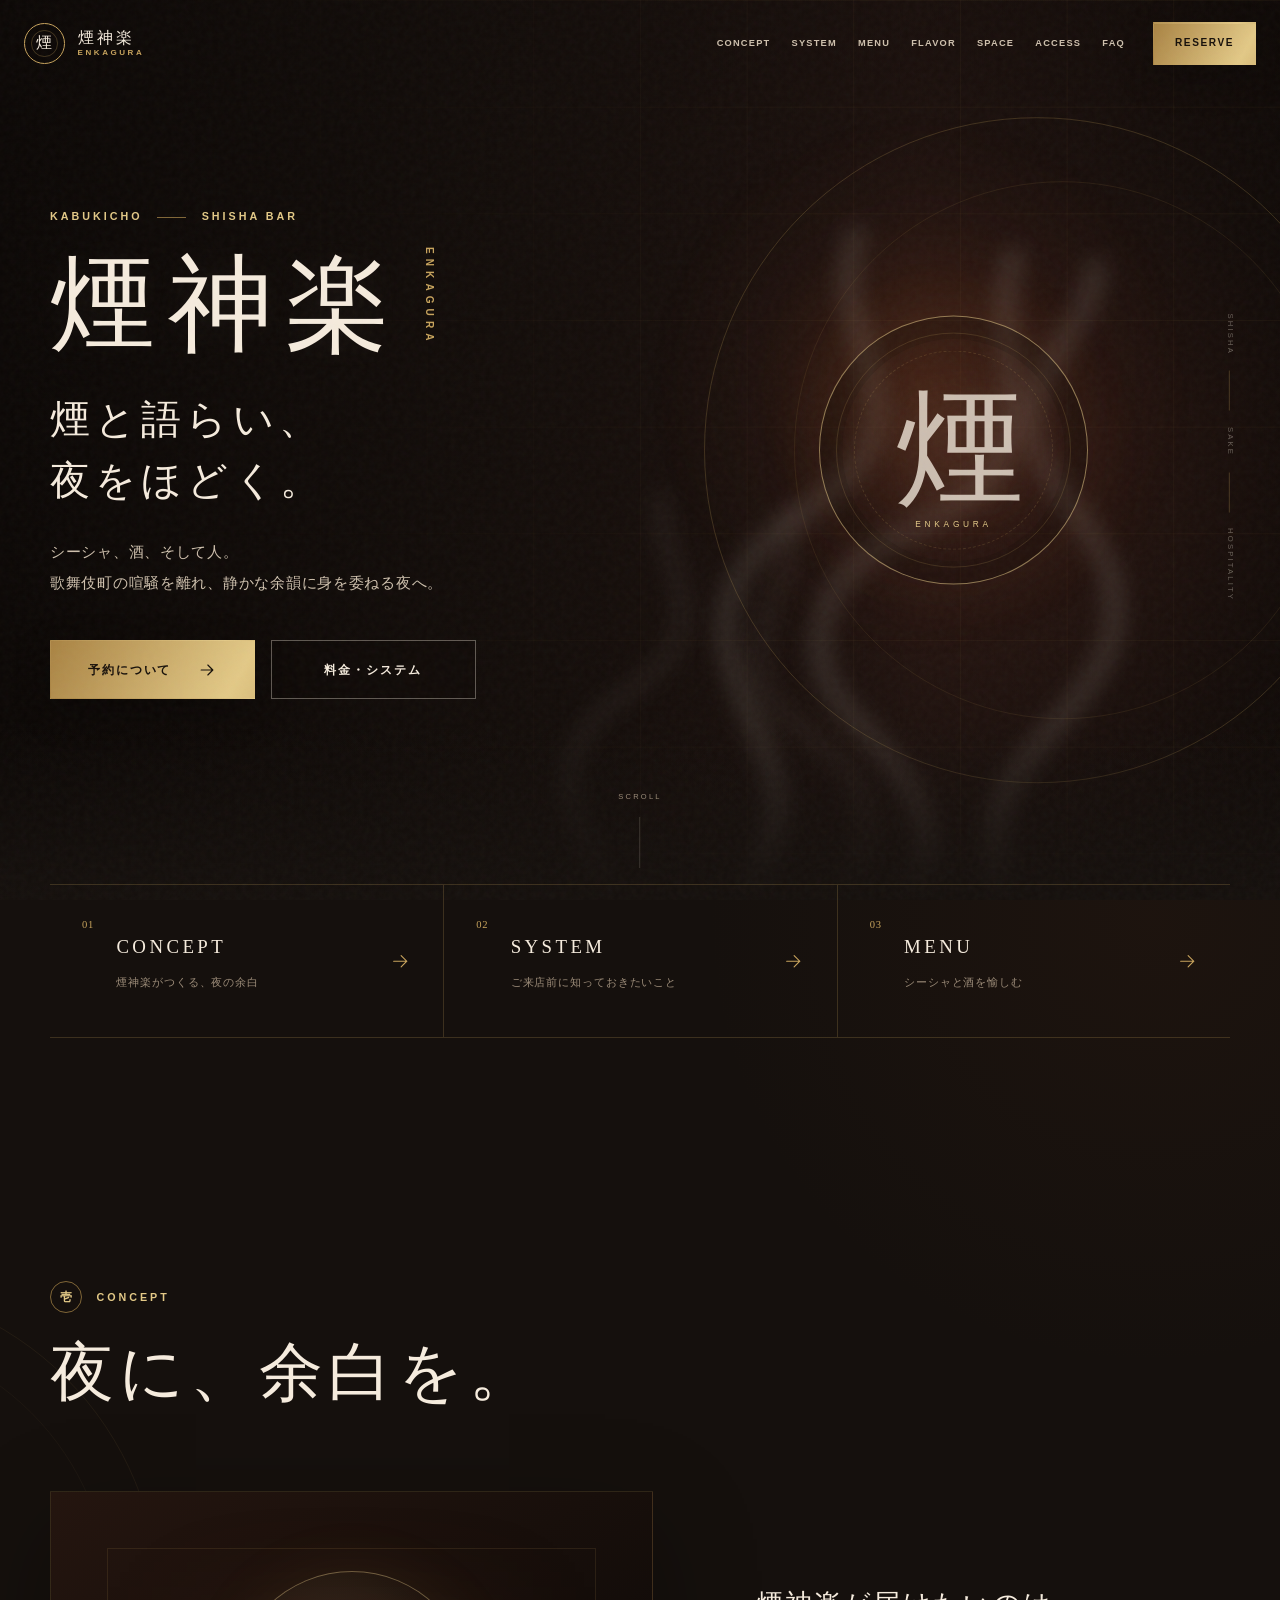
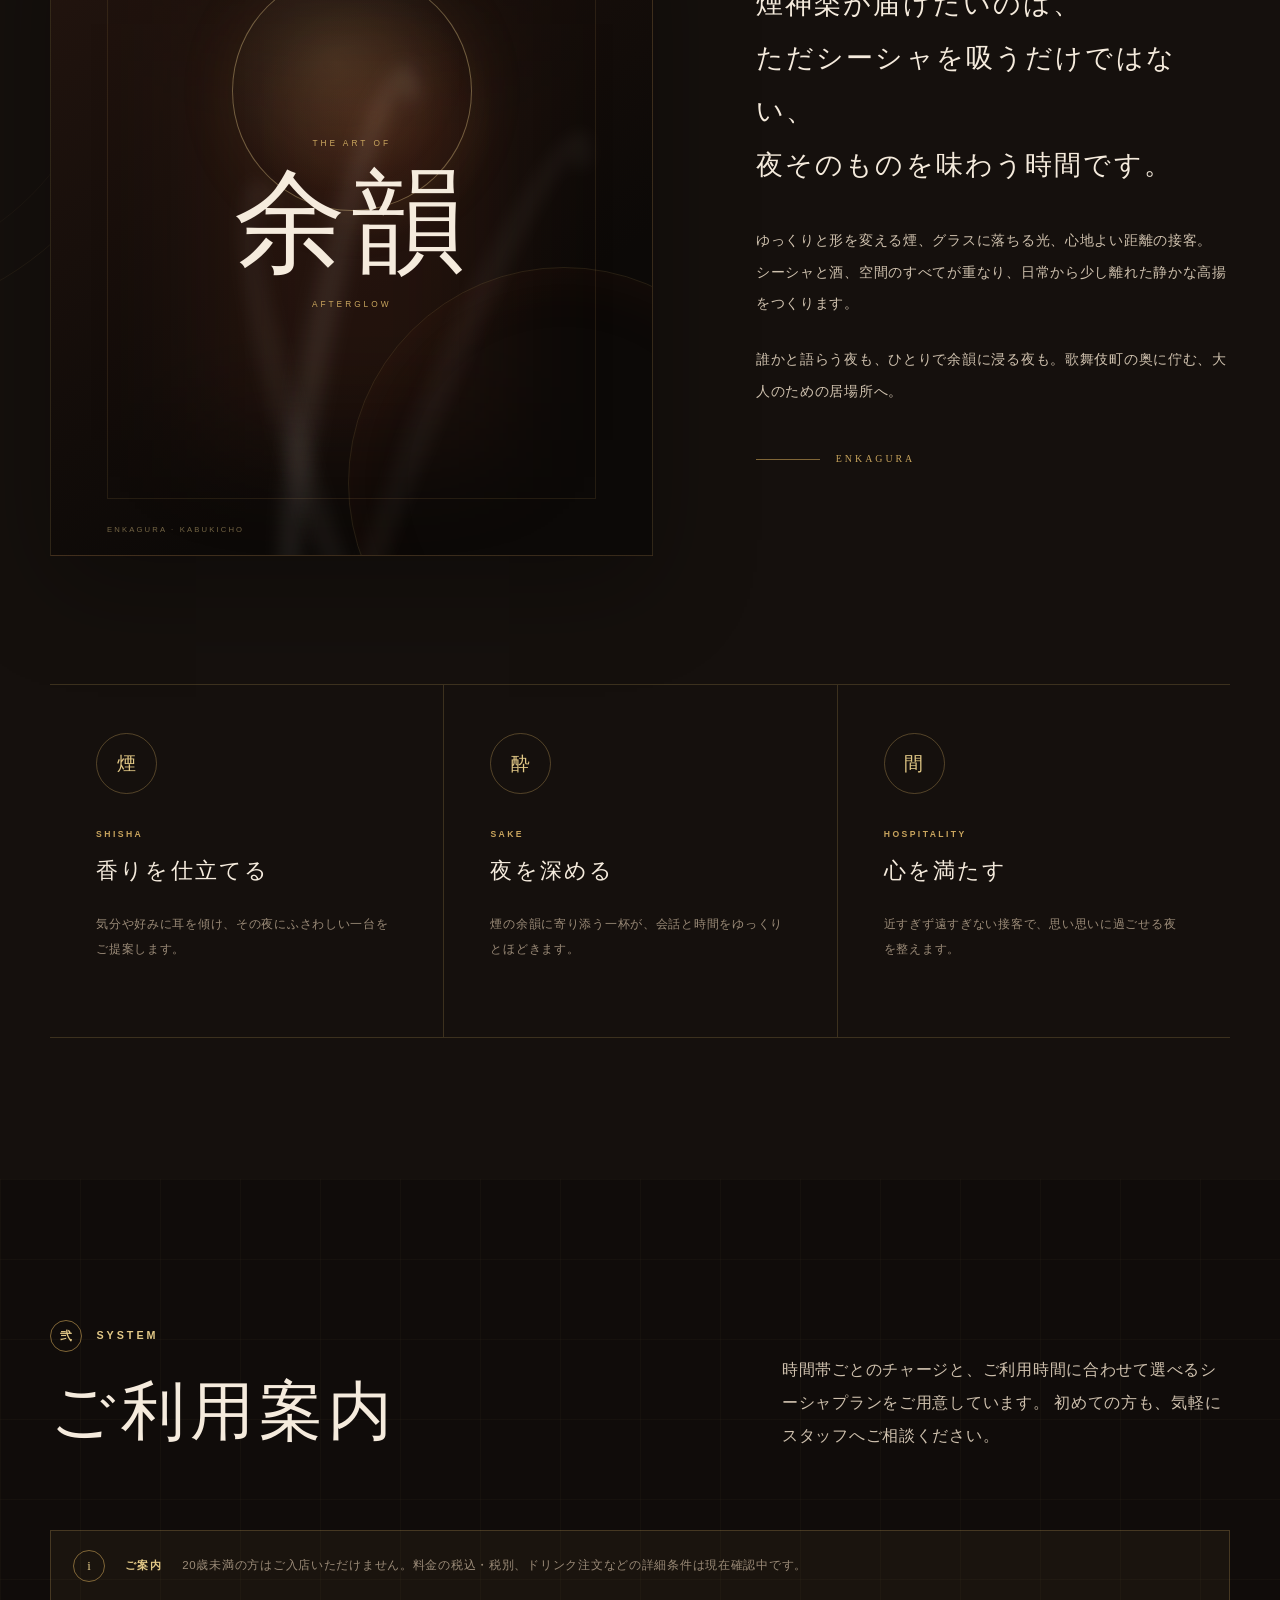
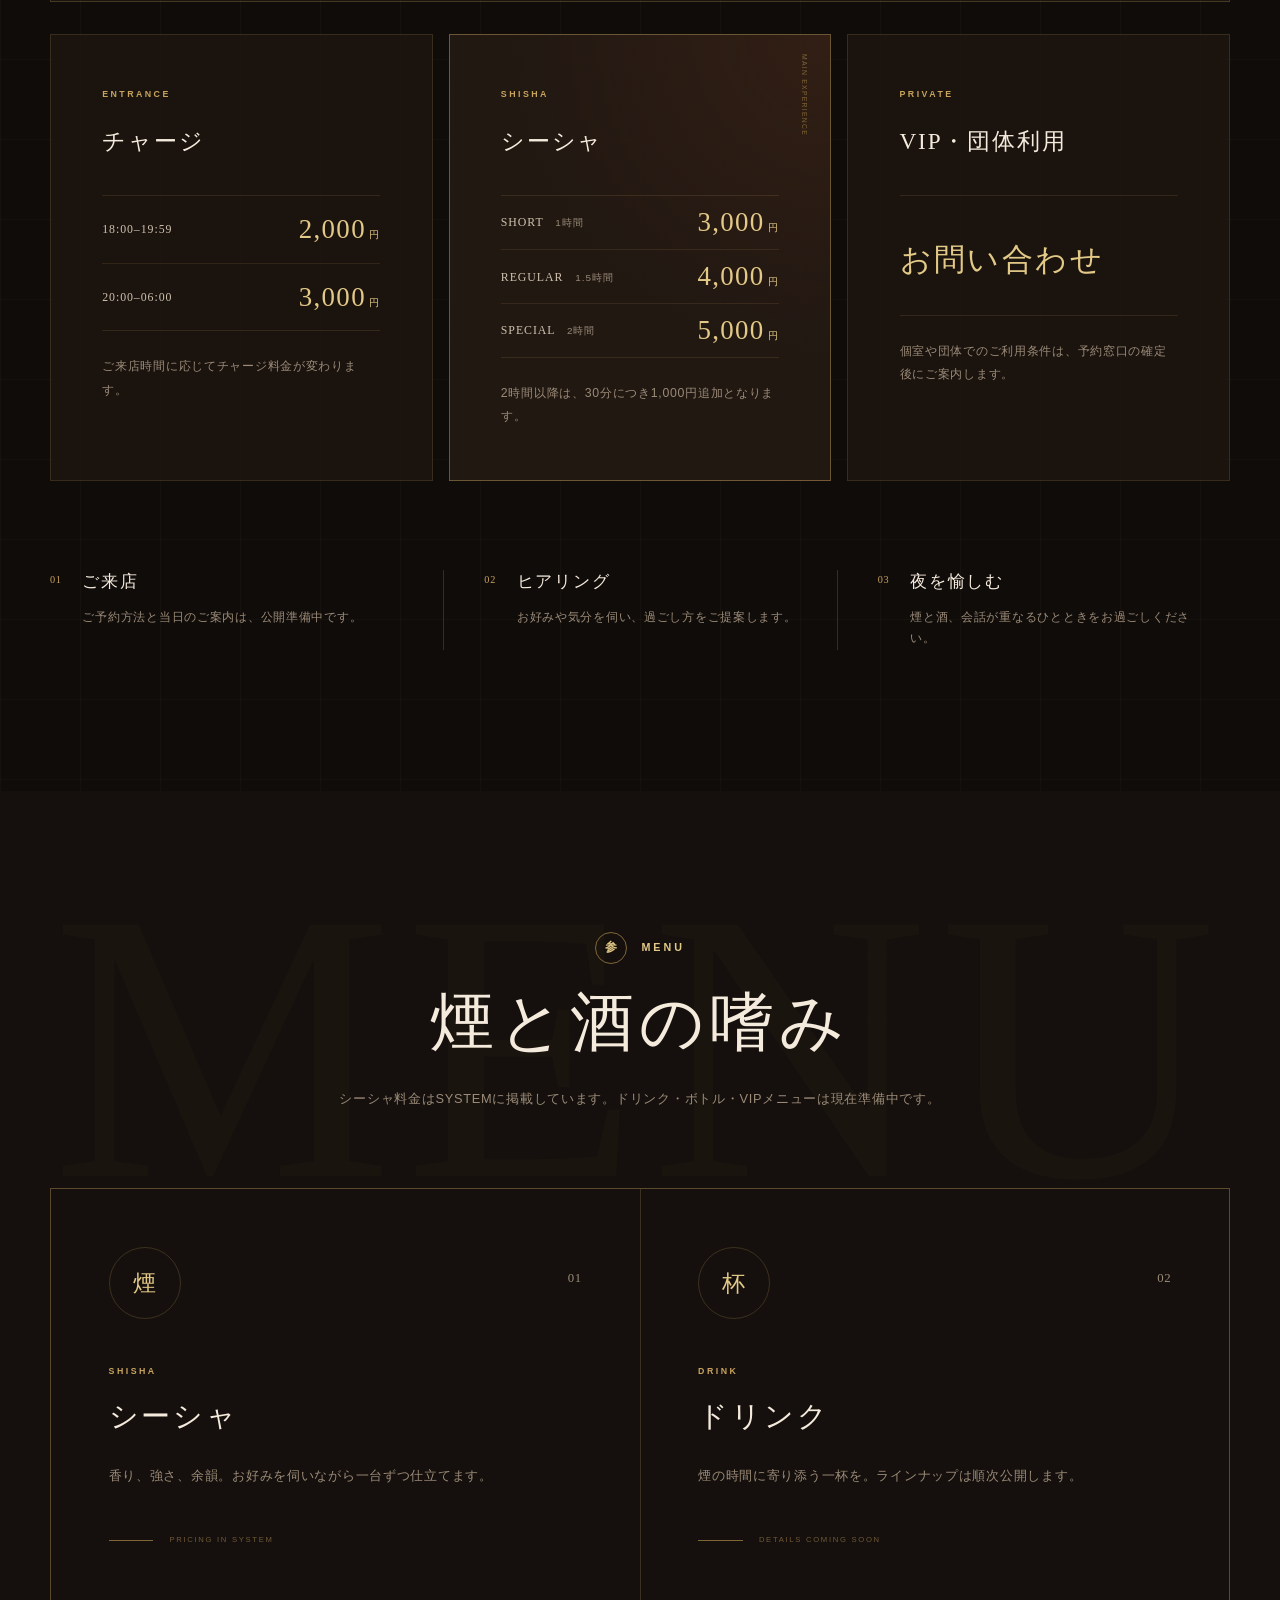
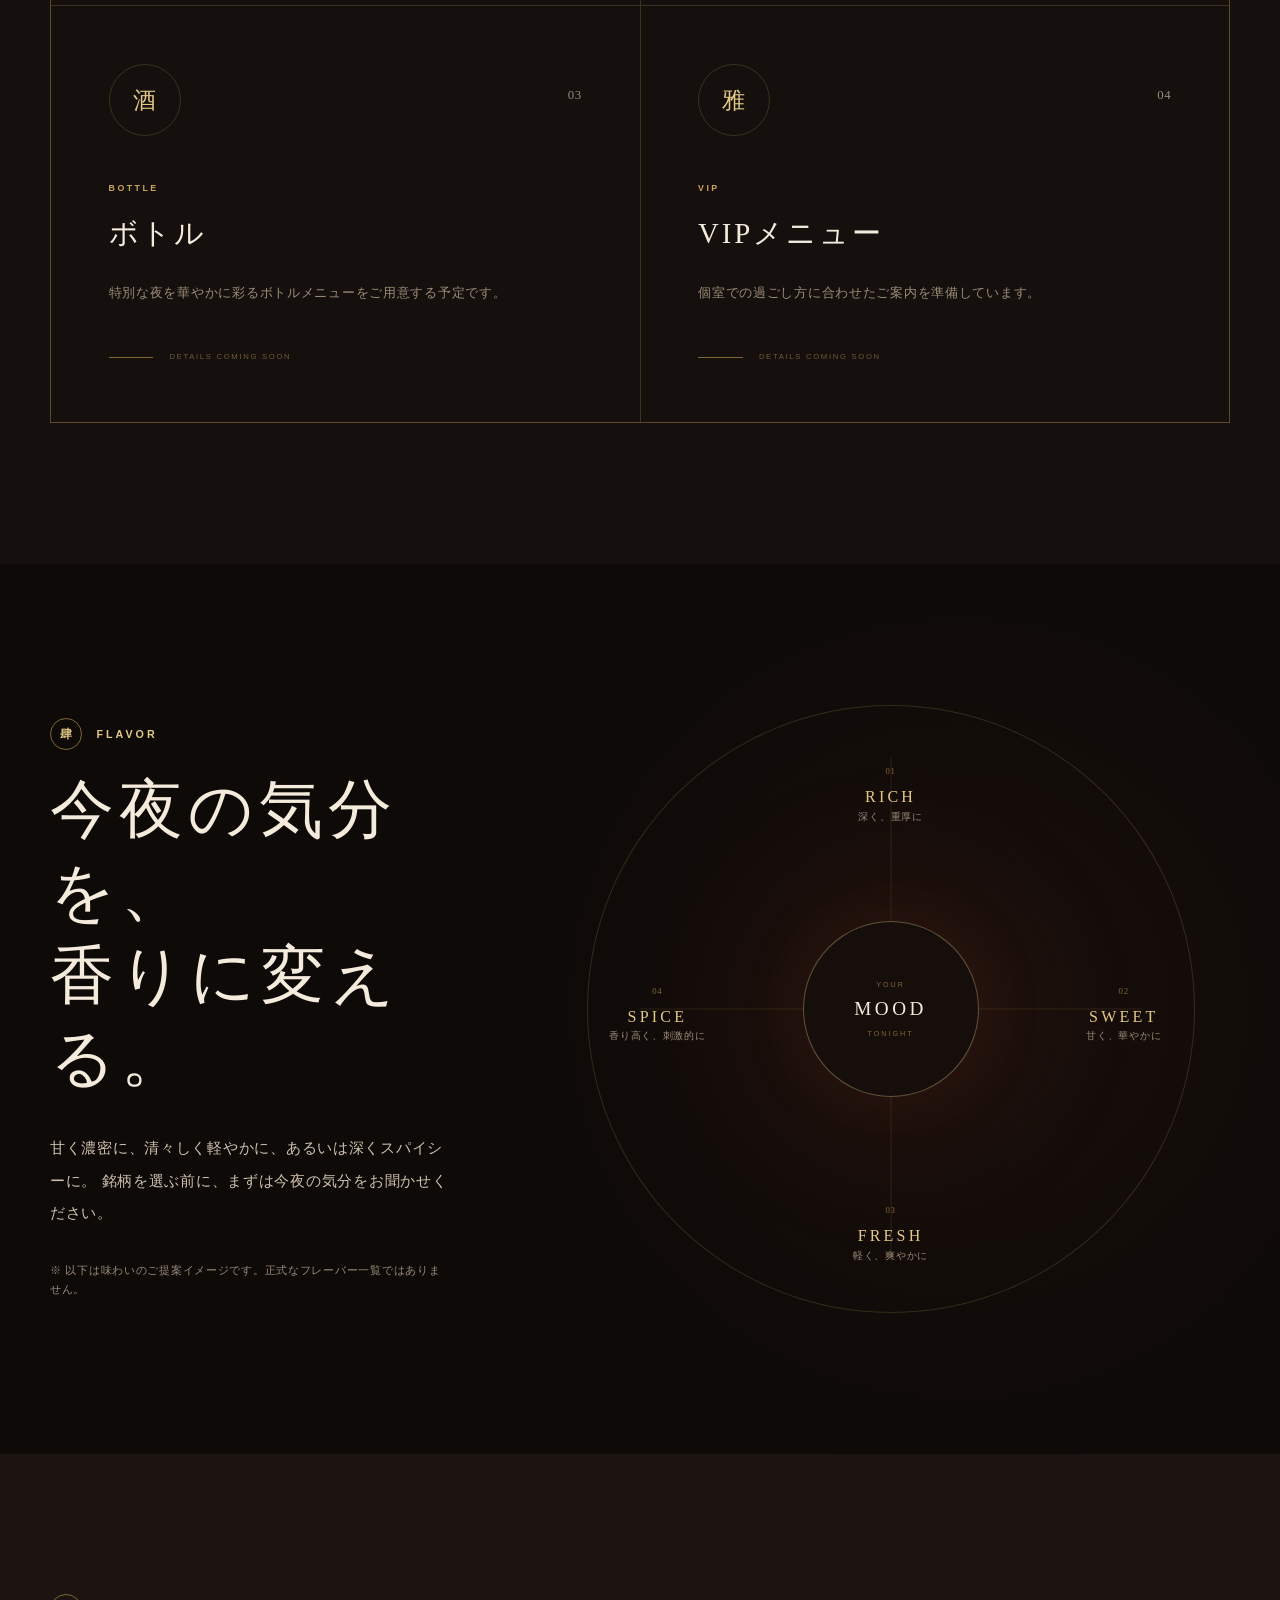
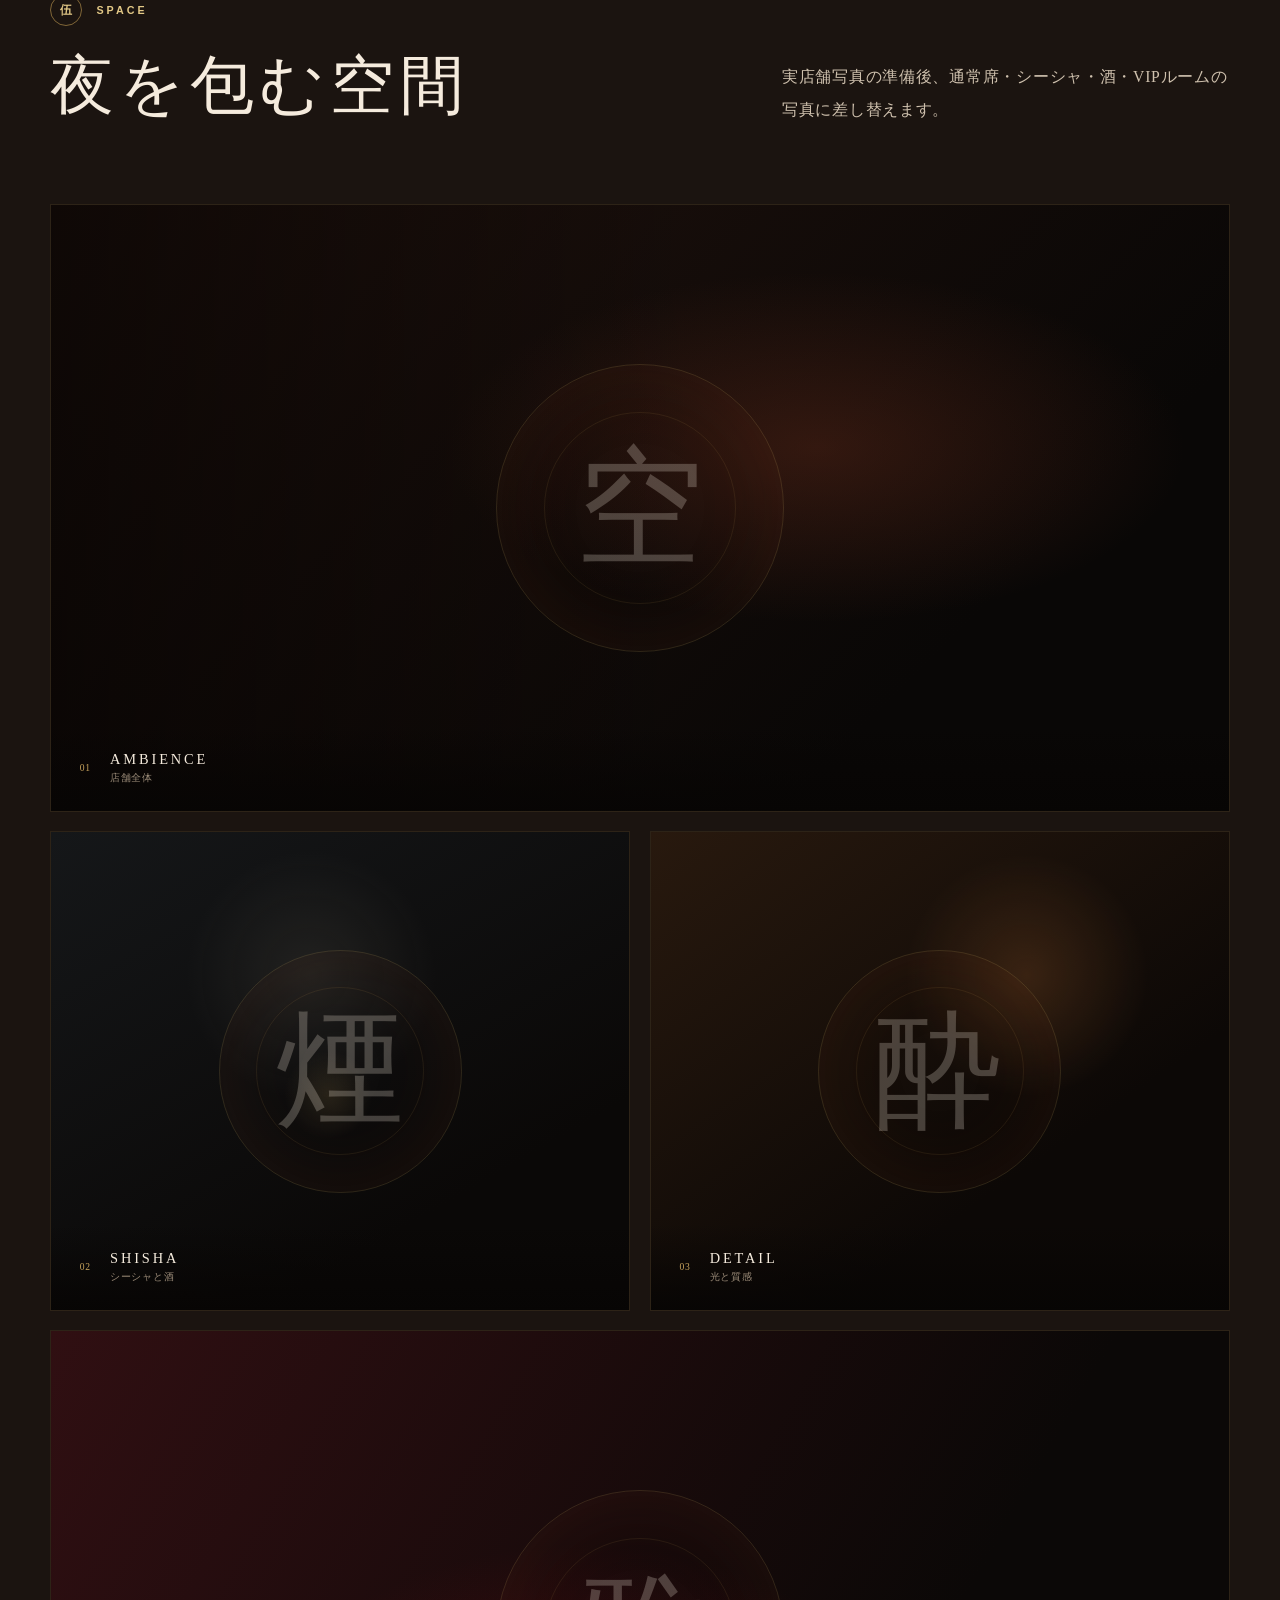
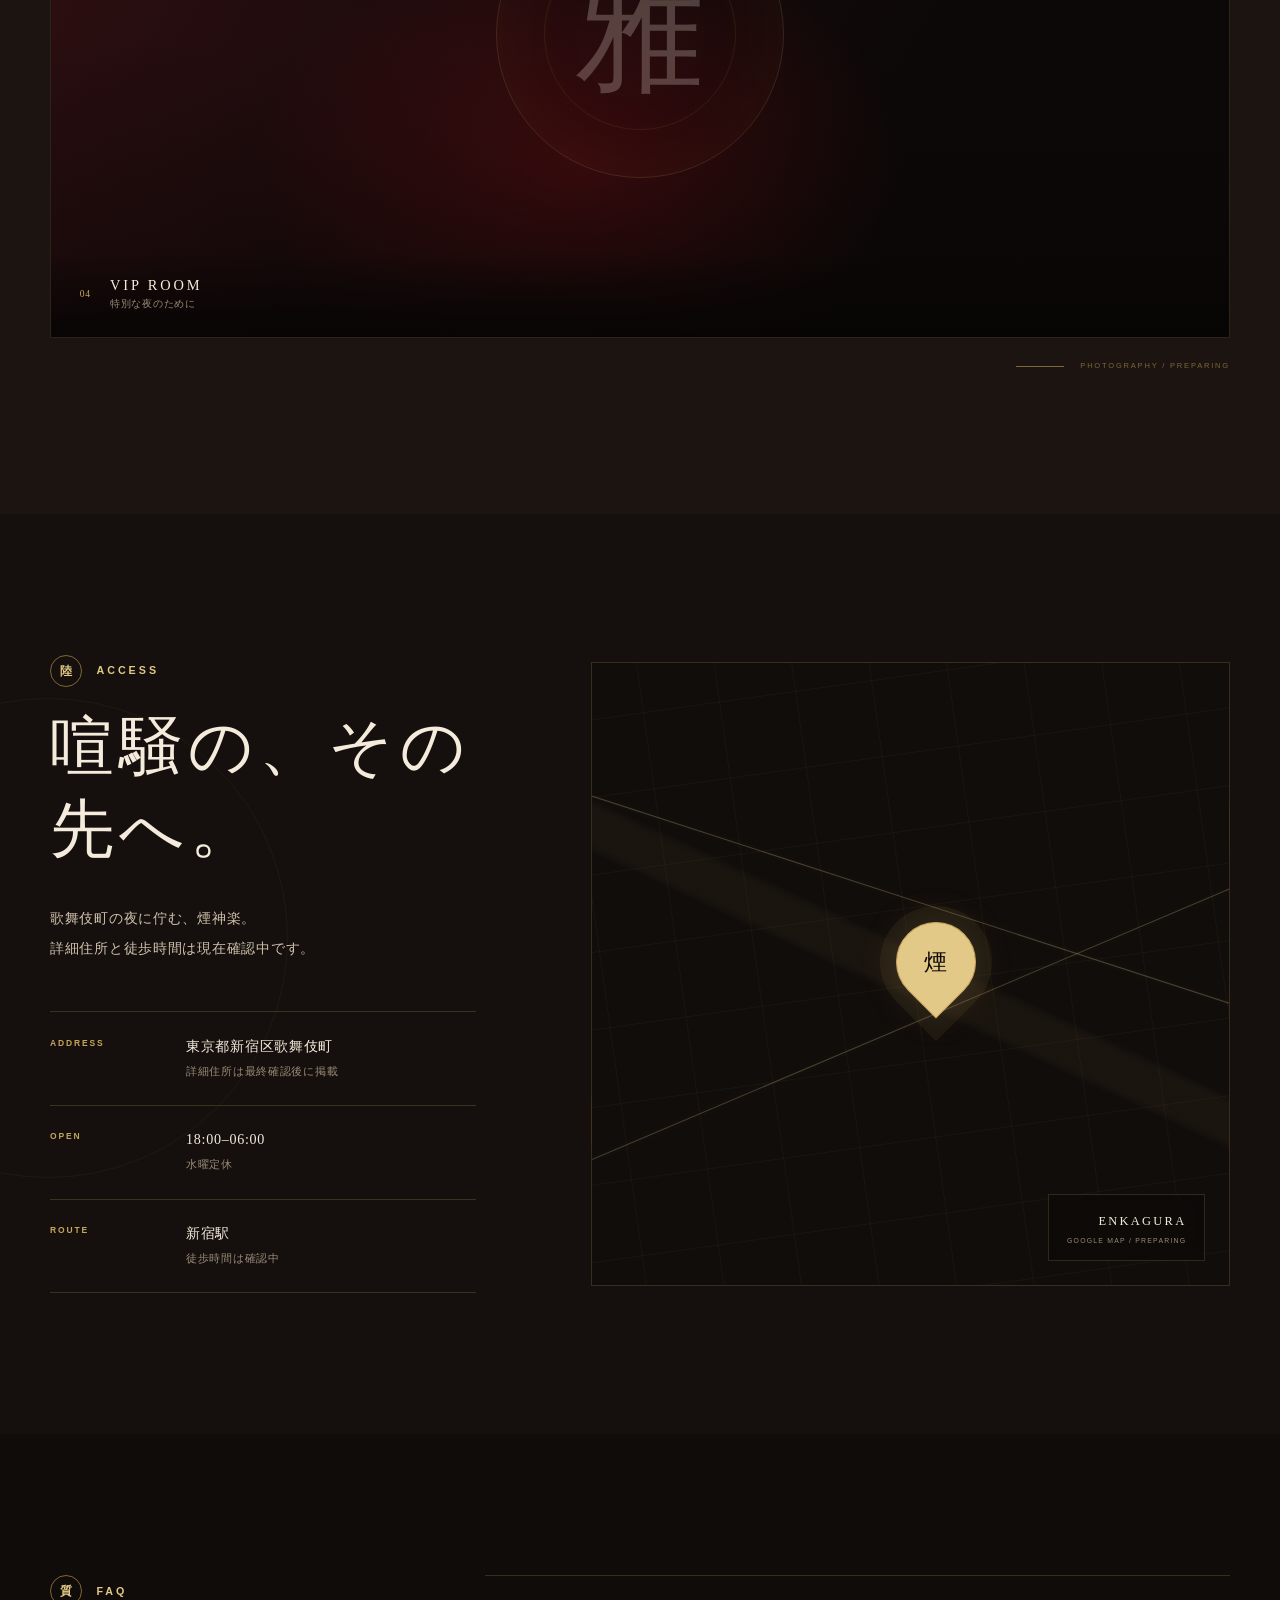
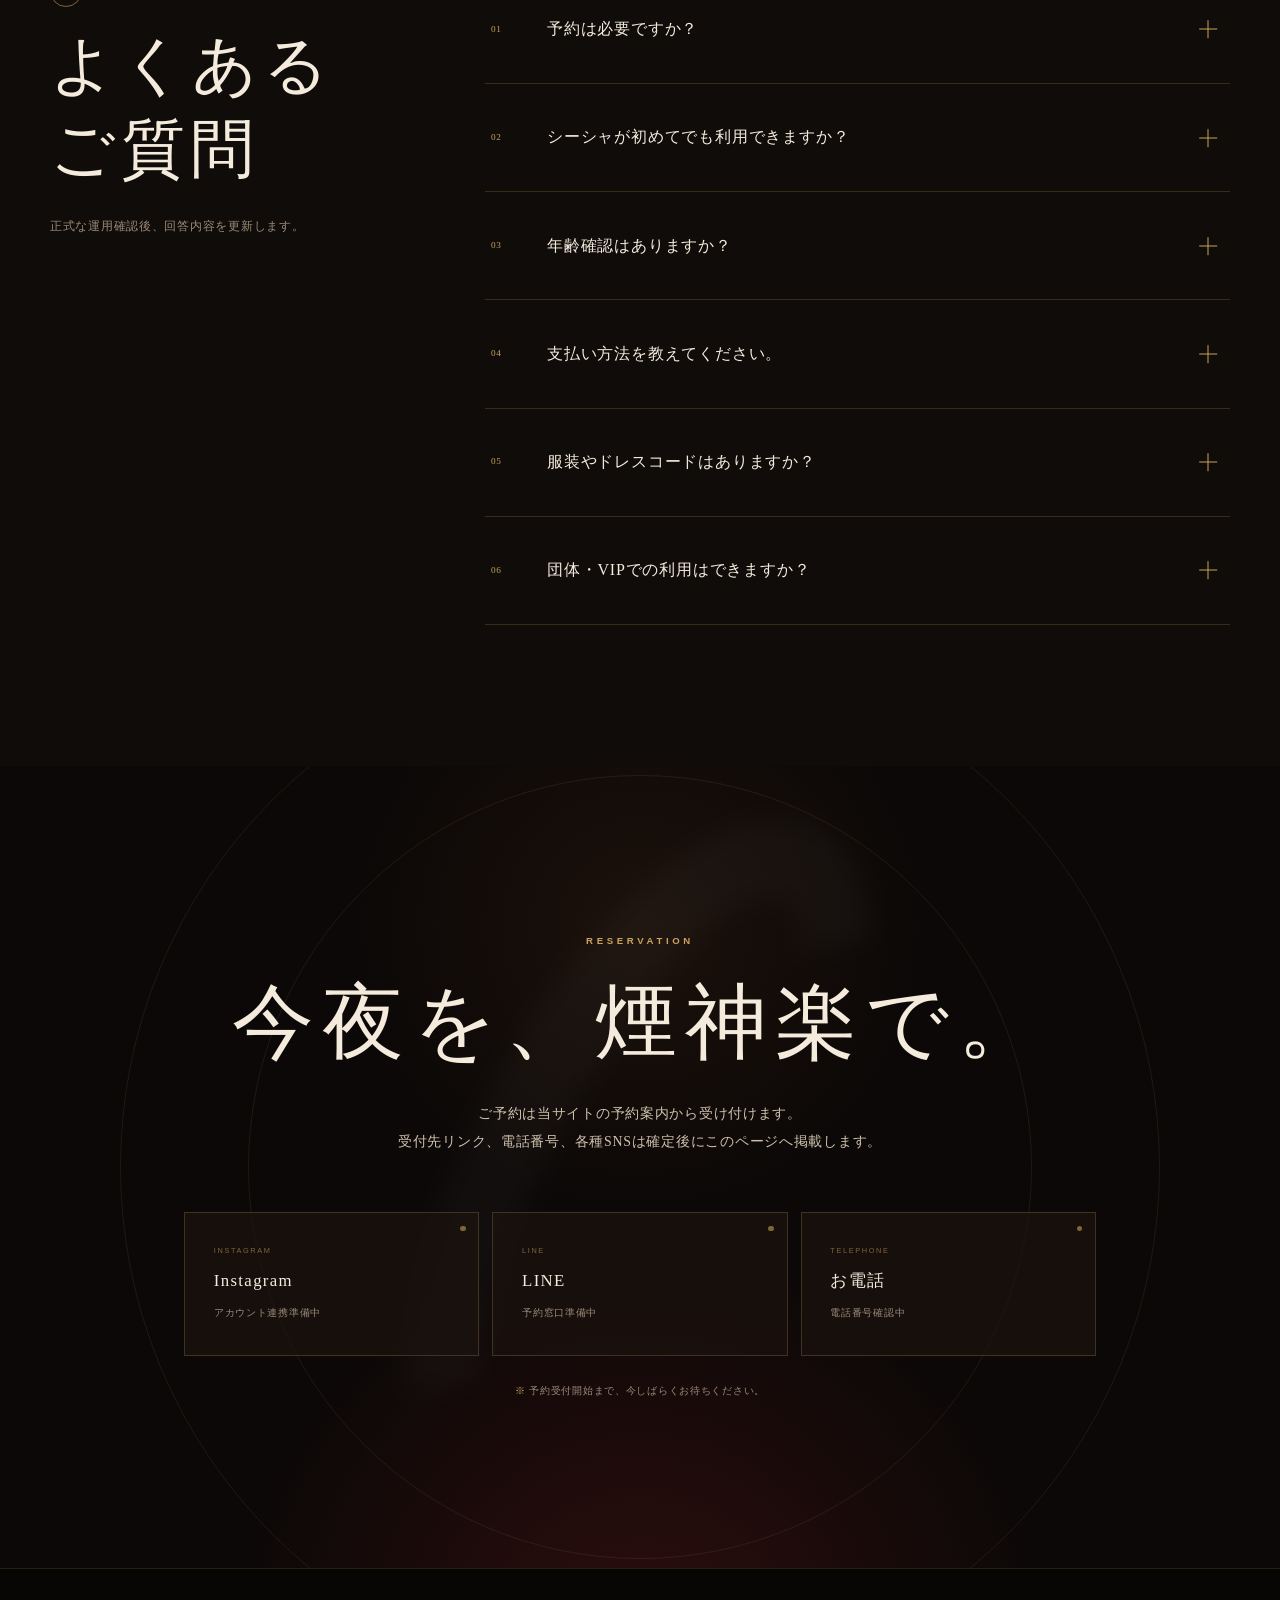
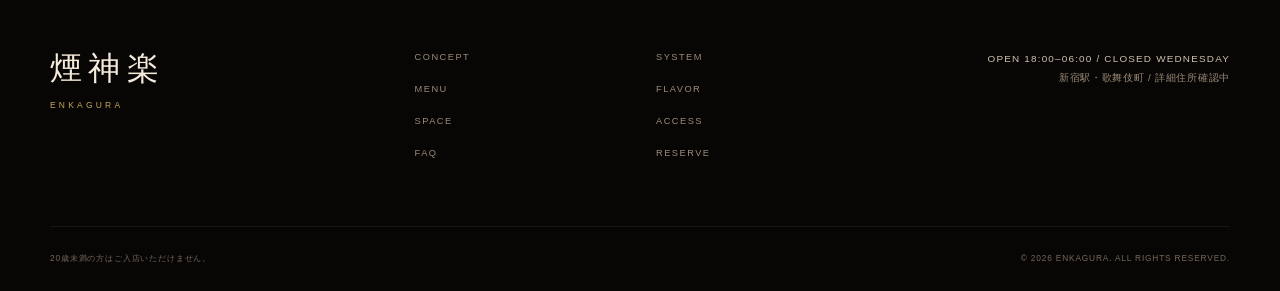
==== commit 08cf389f: "Add confirmed store details and pricing" ====
--- a/index.html
+++ b/index.html
@@ -247,32 +247,54 @@
               <h2 id="system-title">ご利用案内</h2>
             </div>
             <p class="section-intro">
-              初めての方にも、安心して夜を愉しんでいただけるように。
-              正式な料金とご利用条件は、現在最終確認中です。
+              時間帯ごとのチャージと、ご利用時間に合わせて選べるシーシャプランをご用意しています。
+              初めての方も、気軽にスタッフへご相談ください。
             </p>
           </div>
 
           <div class="notice" data-reveal role="note">
             <span class="notice-mark" aria-hidden="true">i</span>
             <p>
-              <strong>掲載準備中</strong>
-              以下はご案内項目のイメージです。料金・チャージ・利用時間などの確定情報は、公開前に反映します。
+              <strong>ご案内</strong>
+              20歳未満の方はご入店いただけません。料金の税込・税別、ドリンク注文などの詳細条件は現在確認中です。
             </p>
           </div>
 
           <div class="system-grid">
             <article class="system-card" data-reveal>
               <p class="system-card-en">ENTRANCE</p>
-              <h3>チャージ・ご入店</h3>
-              <p class="system-price">詳細確認中</p>
-              <p>チャージ、時間制、年齢確認などのご利用条件を、確定後に掲載します。</p>
+              <h3>チャージ</h3>
+              <div class="system-rate-list">
+                <div>
+                  <span>18:00–19:59</span>
+                  <strong>2,000<small>円</small></strong>
+                </div>
+                <div>
+                  <span>20:00–06:00</span>
+                  <strong>3,000<small>円</small></strong>
+                </div>
+              </div>
+              <p>ご来店時間に応じてチャージ料金が変わります。</p>
             </article>
             <article class="system-card system-card-featured" data-reveal>
               <span class="system-card-label">MAIN EXPERIENCE</span>
               <p class="system-card-en">SHISHA</p>
               <h3>シーシャ</h3>
-              <p class="system-price">メニュー準備中</p>
-              <p>ご希望を伺いながら、フレーバーやミックスをご提案します。</p>
+              <div class="system-rate-list system-rate-list-compact">
+                <div>
+                  <span>SHORT <small>1時間</small></span>
+                  <strong>3,000<small>円</small></strong>
+                </div>
+                <div>
+                  <span>REGULAR <small>1.5時間</small></span>
+                  <strong>4,000<small>円</small></strong>
+                </div>
+                <div>
+                  <span>SPECIAL <small>2時間</small></span>
+                  <strong>5,000<small>円</small></strong>
+                </div>
+              </div>
+              <p>2時間以降は、30分につき1,000円追加となります。</p>
             </article>
             <article class="system-card" data-reveal>
               <p class="system-card-en">PRIVATE</p>
@@ -307,7 +329,7 @@
           <div class="section-heading section-heading-centered" data-reveal>
             <p class="section-kicker"><span>参</span> MENU</p>
             <h2 id="menu-title">煙と酒の嗜み</h2>
-            <p>正式なメニューと価格は現在準備中です。公開時に内容を差し替えます。</p>
+            <p>シーシャ料金はSYSTEMに掲載しています。ドリンク・ボトル・VIPメニューは現在準備中です。</p>
           </div>
 
           <div class="menu-grid">
@@ -321,7 +343,7 @@
                 <h3>シーシャ</h3>
                 <p>香り、強さ、余韻。お好みを伺いながら一台ずつ仕立てます。</p>
               </div>
-              <span class="menu-status">DETAILS COMING SOON</span>
+              <span class="menu-status">PRICING IN SYSTEM</span>
             </article>
             <article class="menu-card" data-reveal>
               <div class="menu-card-top">
@@ -446,7 +468,7 @@
           <div class="access-content" data-reveal>
             <p class="section-kicker"><span>陸</span> ACCESS</p>
             <h2 id="access-title">喧騒の、その先へ。</h2>
-            <p class="access-lead">歌舞伎町の夜に佇む、煙神楽。<br />詳しい店舗情報は現在公開準備中です。</p>
+            <p class="access-lead">歌舞伎町の夜に佇む、煙神楽。<br />詳細住所と徒歩時間は現在確認中です。</p>
 
             <dl class="access-list">
               <div>
@@ -455,11 +477,11 @@
               </div>
               <div>
                 <dt>OPEN</dt>
-                <dd>営業時間・定休日<br /><span>最終確認後に掲載</span></dd>
+                <dd>18:00–06:00<br /><span>水曜定休</span></dd>
               </div>
               <div>
                 <dt>ROUTE</dt>
-                <dd>最寄駅からのアクセス<br /><span>案内準備中</span></dd>
+                <dd>新宿駅<br /><span>徒歩時間は確認中</span></dd>
               </div>
             </dl>
           </div>
@@ -485,7 +507,7 @@
           <div class="faq-list" data-reveal>
             <details>
               <summary><span>01</span><strong>予約は必要ですか？</strong><i aria-hidden="true"></i></summary>
-              <div class="faq-answer"><p>予約方法と当日利用の可否は現在確認中です。予約窓口の決定後、こちらでご案内します。</p></div>
+              <div class="faq-answer"><p>ご予約は当サイトの「予約について」からご案内します。受付先リンクは確定後、このページに設置します。</p></div>
             </details>
             <details>
               <summary><span>02</span><strong>シーシャが初めてでも利用できますか？</strong><i aria-hidden="true"></i></summary>
@@ -493,15 +515,15 @@
             </details>
             <details>
               <summary><span>03</span><strong>年齢確認はありますか？</strong><i aria-hidden="true"></i></summary>
-              <div class="faq-answer"><p>ご入店時に年齢確認をお願いする場合があります。年齢制限を含む正式なご利用条件は、公開前に掲載します。</p></div>
+              <div class="faq-answer"><p>20歳以上の方のみご入店いただけます。ご入店時に年齢確認をお願いする場合があります。</p></div>
             </details>
             <details>
               <summary><span>04</span><strong>支払い方法を教えてください。</strong><i aria-hidden="true"></i></summary>
-              <div class="faq-answer"><p>ご利用いただける決済方法は現在確認中です。確定後、一覧で分かりやすくご案内します。</p></div>
+              <div class="faq-answer"><p>現金、各種クレジットカード、電子決済、QRコード決済をご利用いただけます。</p></div>
             </details>
             <details>
               <summary><span>05</span><strong>服装やドレスコードはありますか？</strong><i aria-hidden="true"></i></summary>
-              <div class="faq-answer"><p>ドレスコードを含むご来店時のお願いは、店舗運用の確認後に掲載します。</p></div>
+              <div class="faq-answer"><p>ドレスコードは設けていません。お好きな服装でご来店ください。</p></div>
             </details>
             <details>
               <summary><span>06</span><strong>団体・VIPでの利用はできますか？</strong><i aria-hidden="true"></i></summary>
@@ -516,7 +538,7 @@
         <div class="container reserve-inner" data-reveal>
           <p class="reserve-en">RESERVATION</p>
           <h2 id="reserve-title">今夜を、煙神楽で。</h2>
-          <p>予約・お問い合わせ窓口は現在準備中です。<br />正式なリンク、電話番号、各種SNSは確定後に掲載します。</p>
+          <p>ご予約は当サイトの予約案内から受け付けます。<br />受付先リンク、電話番号、各種SNSは確定後にこのページへ掲載します。</p>
 
           <div class="contact-grid" aria-label="お問い合わせ方法（準備中）">
             <div class="contact-card is-pending">
@@ -560,13 +582,13 @@
         </nav>
 
         <div class="footer-info">
-          <p>SHISHA BAR / KABUKICHO, TOKYO</p>
-          <p>店舗詳細・営業時間：公開準備中</p>
+          <p>OPEN 18:00–06:00 / CLOSED WEDNESDAY</p>
+          <p>新宿駅・歌舞伎町 / 詳細住所確認中</p>
         </div>
       </div>
 
       <div class="container footer-bottom">
-        <p>ご利用条件・年齢制限は公開前に正式情報へ更新します。</p>
+        <p>20歳未満の方はご入店いただけません。</p>
         <p>&copy; <span data-current-year>2026</span> ENKAGURA. ALL RIGHTS RESERVED.</p>
       </div>
     </footer>
--- a/css/style.css
+++ b/css/style.css
@@ -1138,6 +1138,58 @@
   font-family: var(--font-serif);
   font-size: clamp(1.45rem, 2.4vw, 2rem);
   letter-spacing: 0.08em;
+}
+
+.system-rate-list {
+  margin-top: 2rem;
+  border-top: 1px solid rgba(200, 164, 93, 0.15);
+  border-bottom: 1px solid rgba(200, 164, 93, 0.15);
+}
+
+.system-rate-list > div {
+  display: flex;
+  min-height: 4.2rem;
+  align-items: center;
+  justify-content: space-between;
+  gap: 1rem;
+  padding-block: 0.75rem;
+}
+
+.system-rate-list > div + div {
+  border-top: 1px solid rgba(200, 164, 93, 0.12);
+}
+
+.system-rate-list span {
+  color: var(--color-text-soft);
+  font-family: var(--font-serif);
+  font-size: 0.74rem;
+  letter-spacing: 0.08em;
+}
+
+.system-rate-list span small {
+  margin-left: 0.5rem;
+  color: var(--color-muted);
+  font-family: var(--font-sans);
+  font-size: 0.62rem;
+}
+
+.system-rate-list strong {
+  flex: 0 0 auto;
+  color: var(--color-gold-light);
+  font-family: var(--font-serif);
+  font-size: clamp(1.25rem, 2.1vw, 1.7rem);
+  font-weight: 400;
+  line-height: 1;
+  letter-spacing: 0.05em;
+}
+
+.system-rate-list strong small {
+  margin-left: 0.2rem;
+  font-size: 0.65rem;
+}
+
+.system-rate-list-compact > div {
+  min-height: 3.35rem;
 }
 
 .system-card > p:last-child {
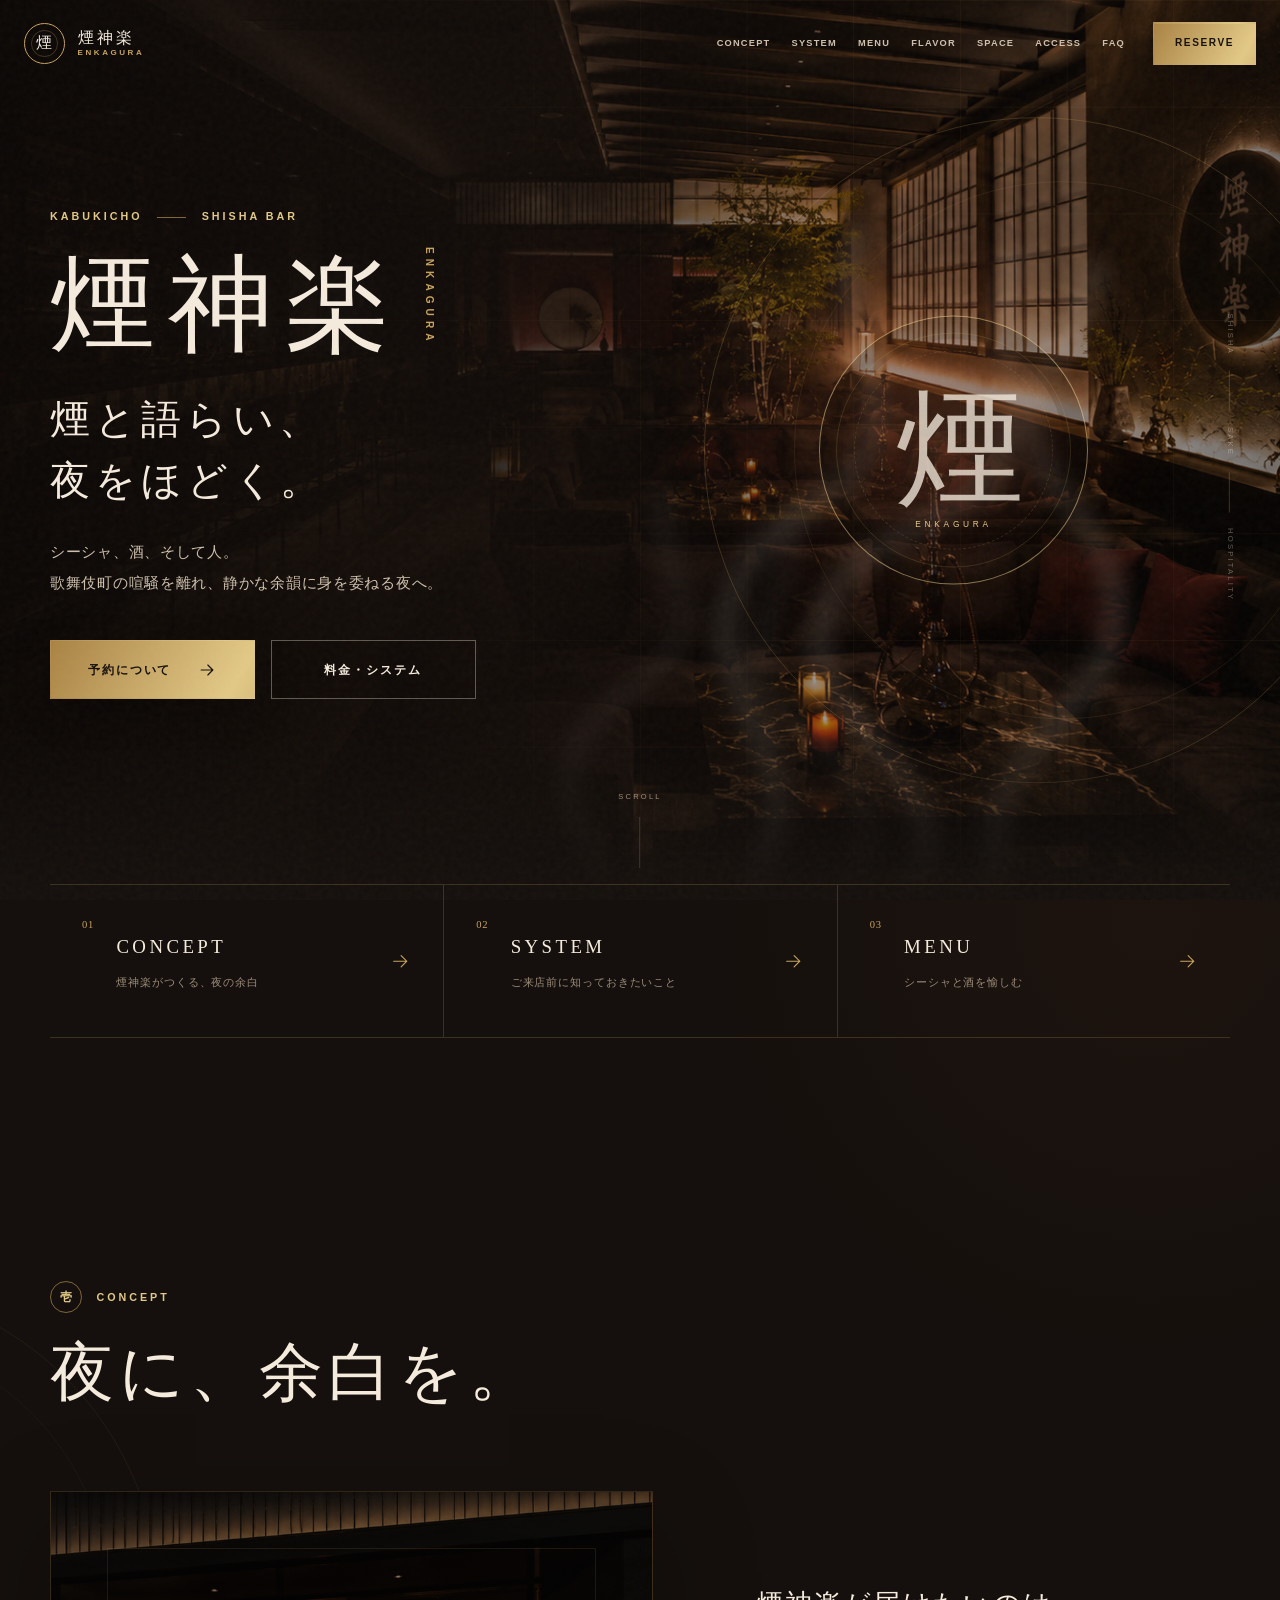
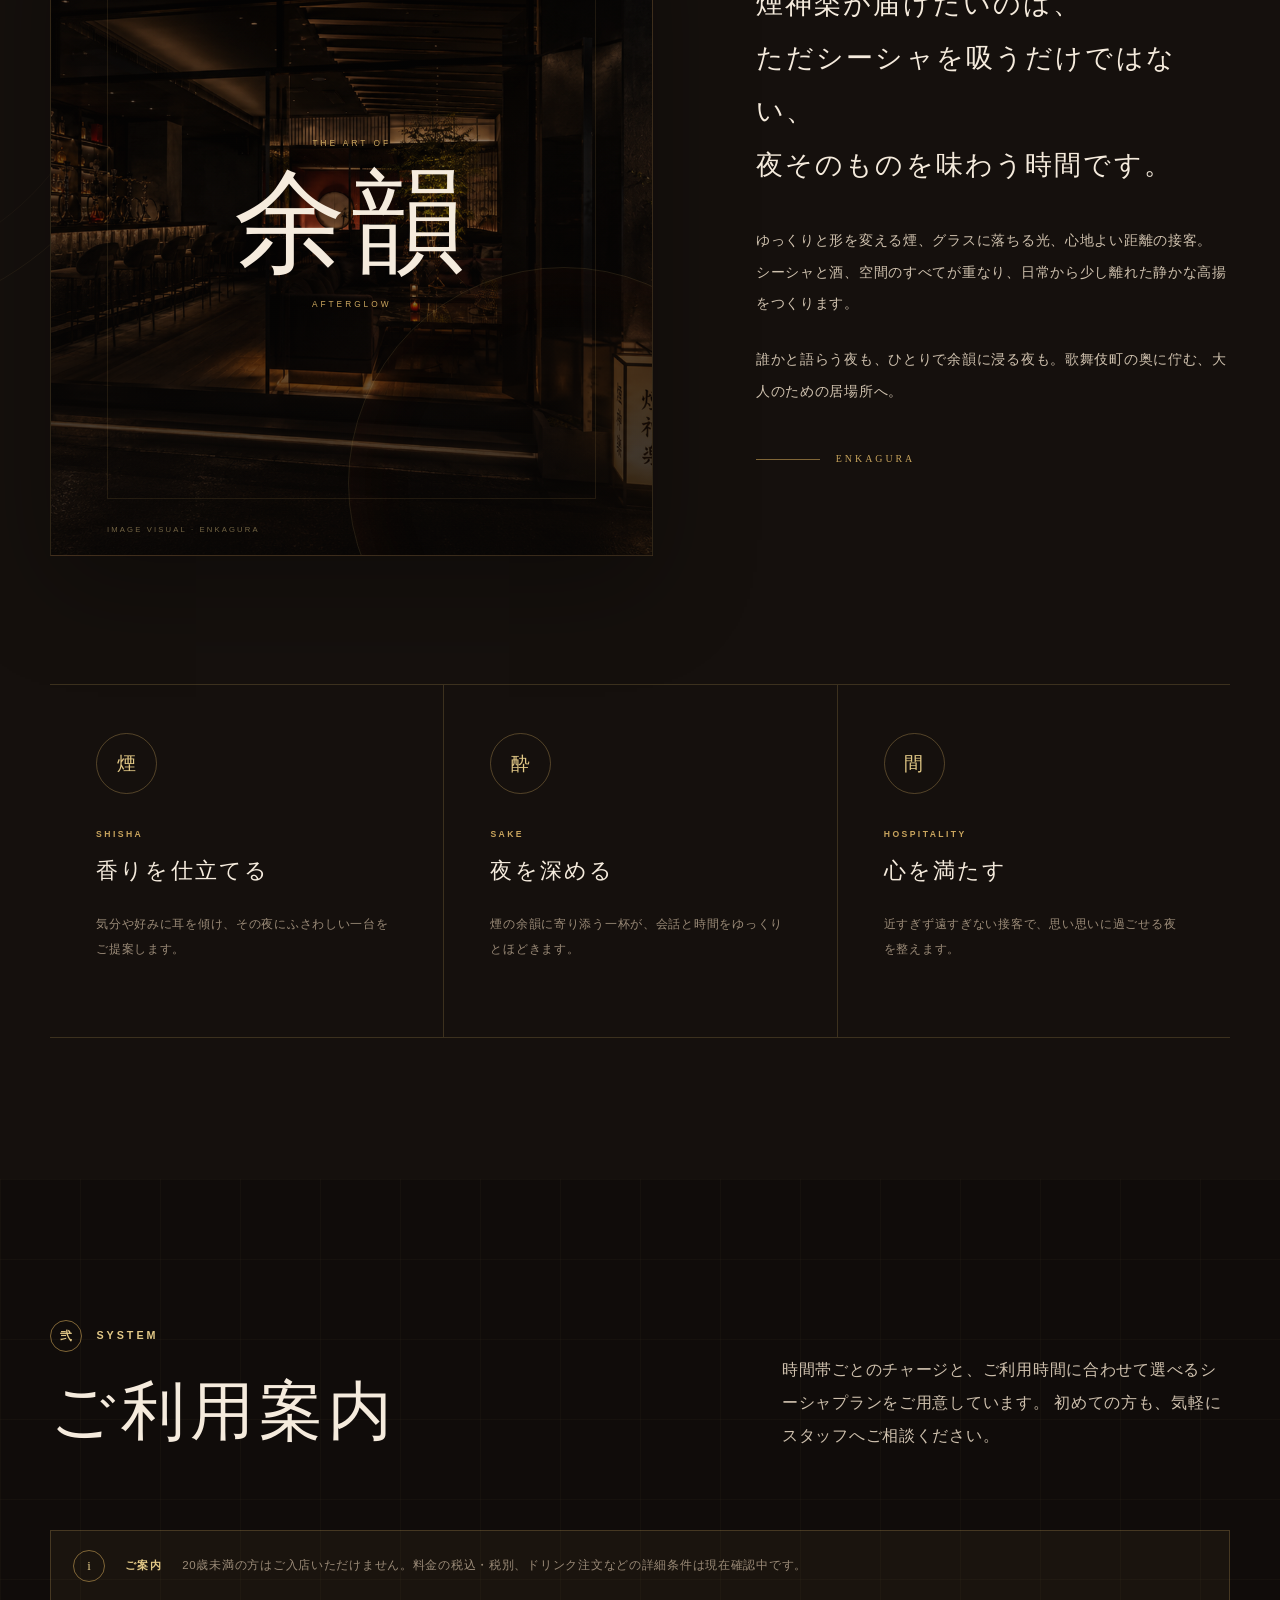
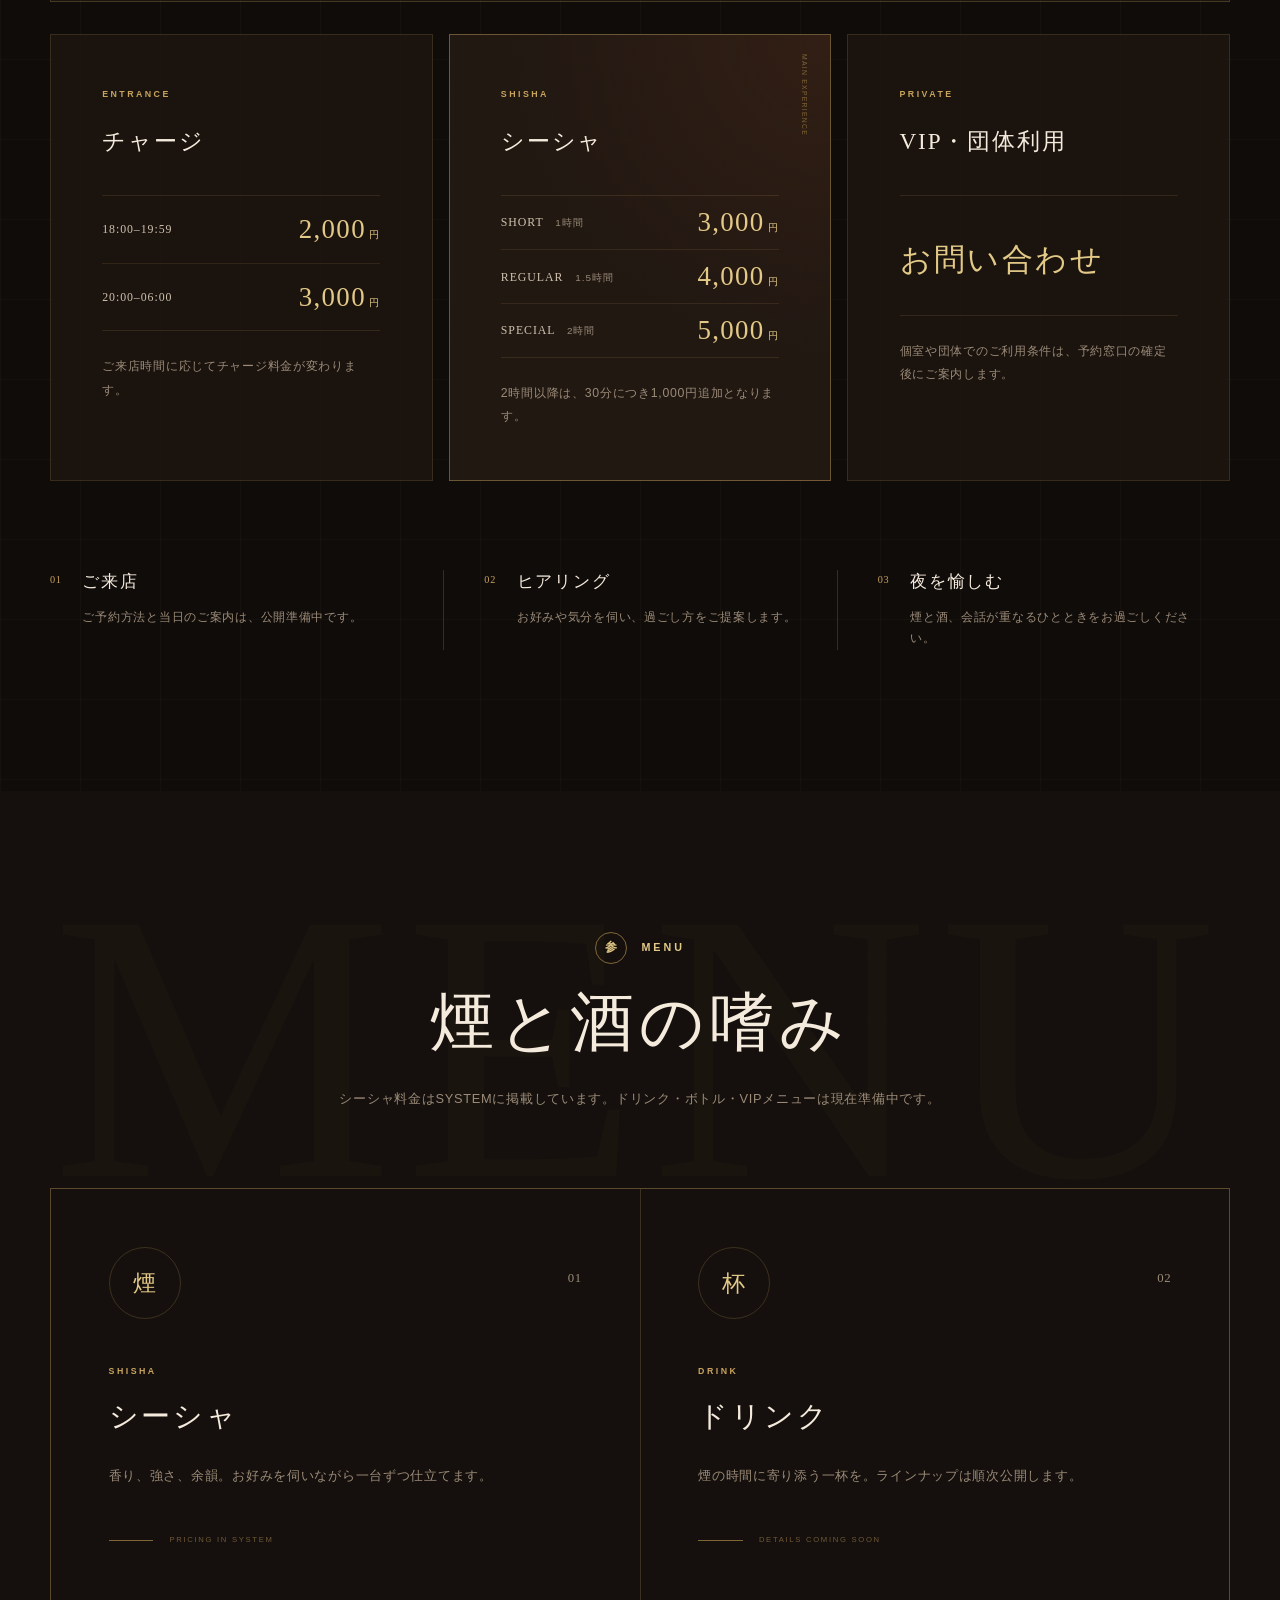
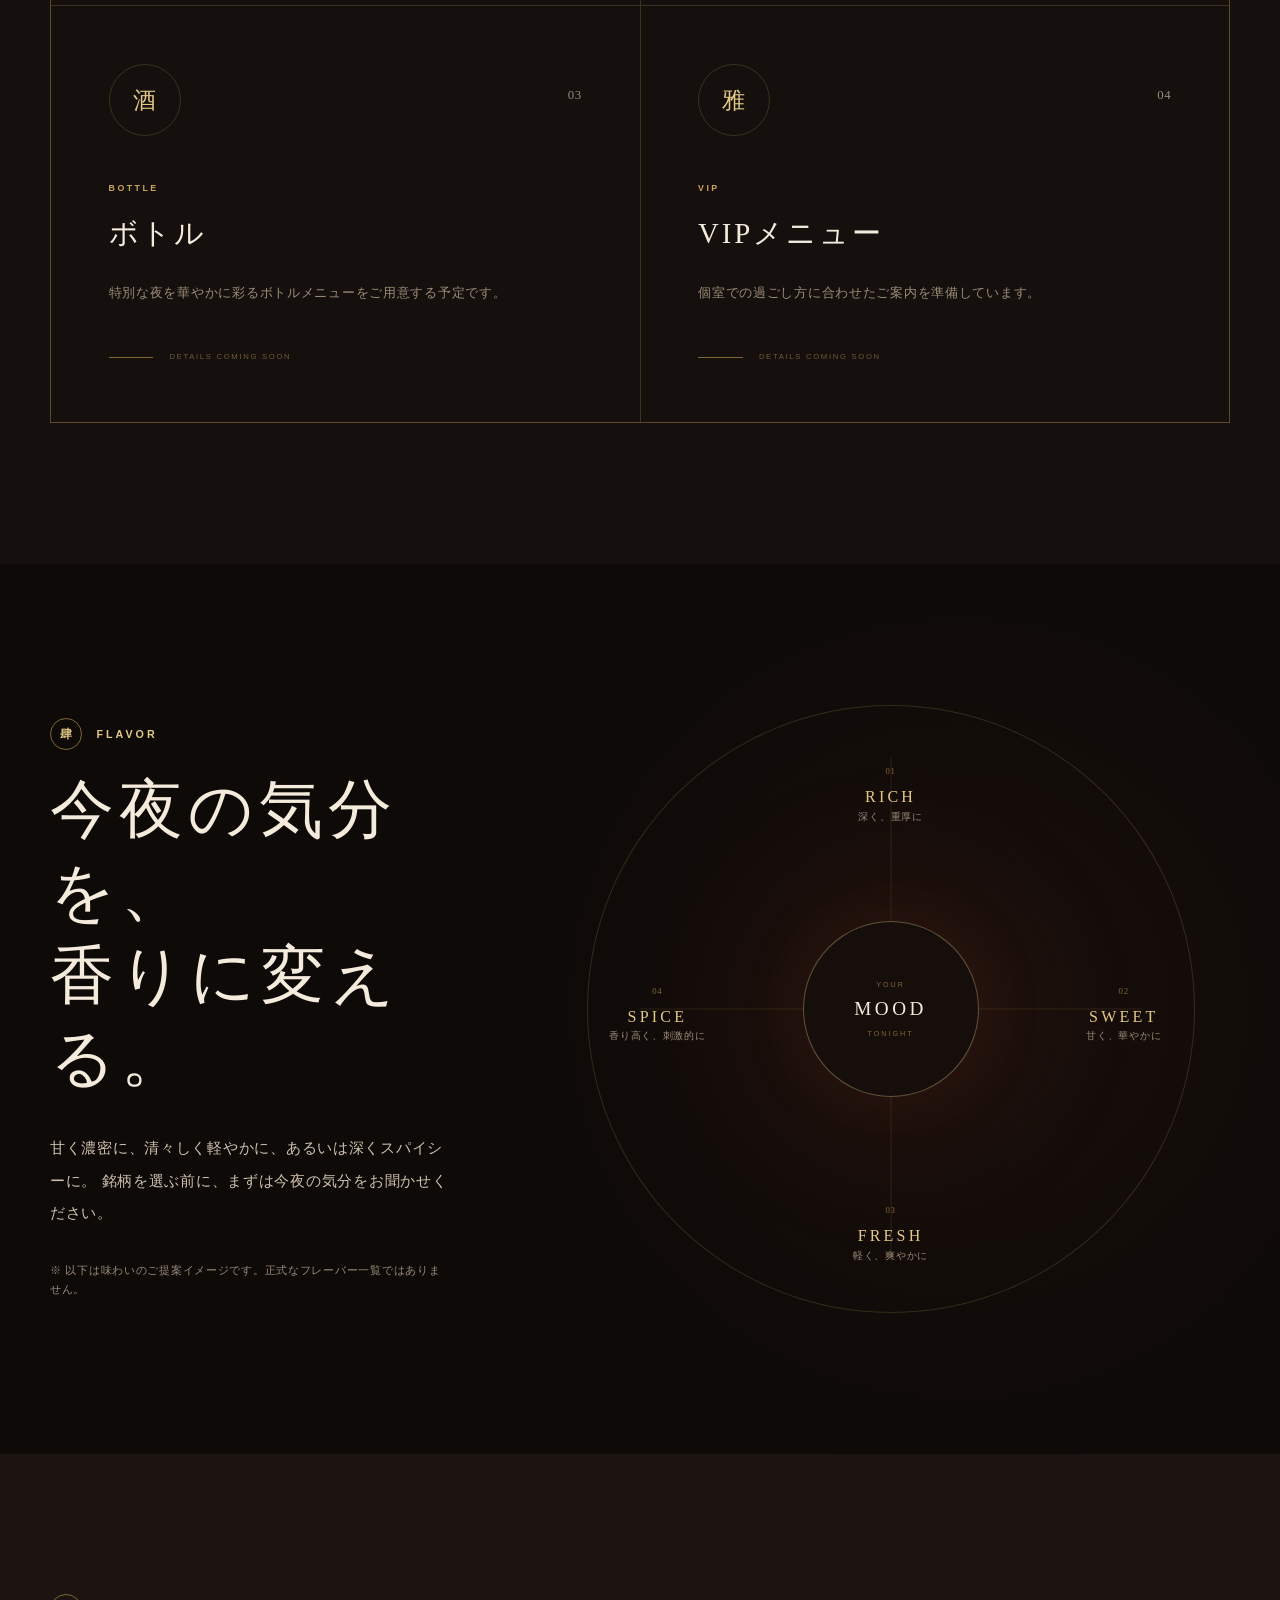
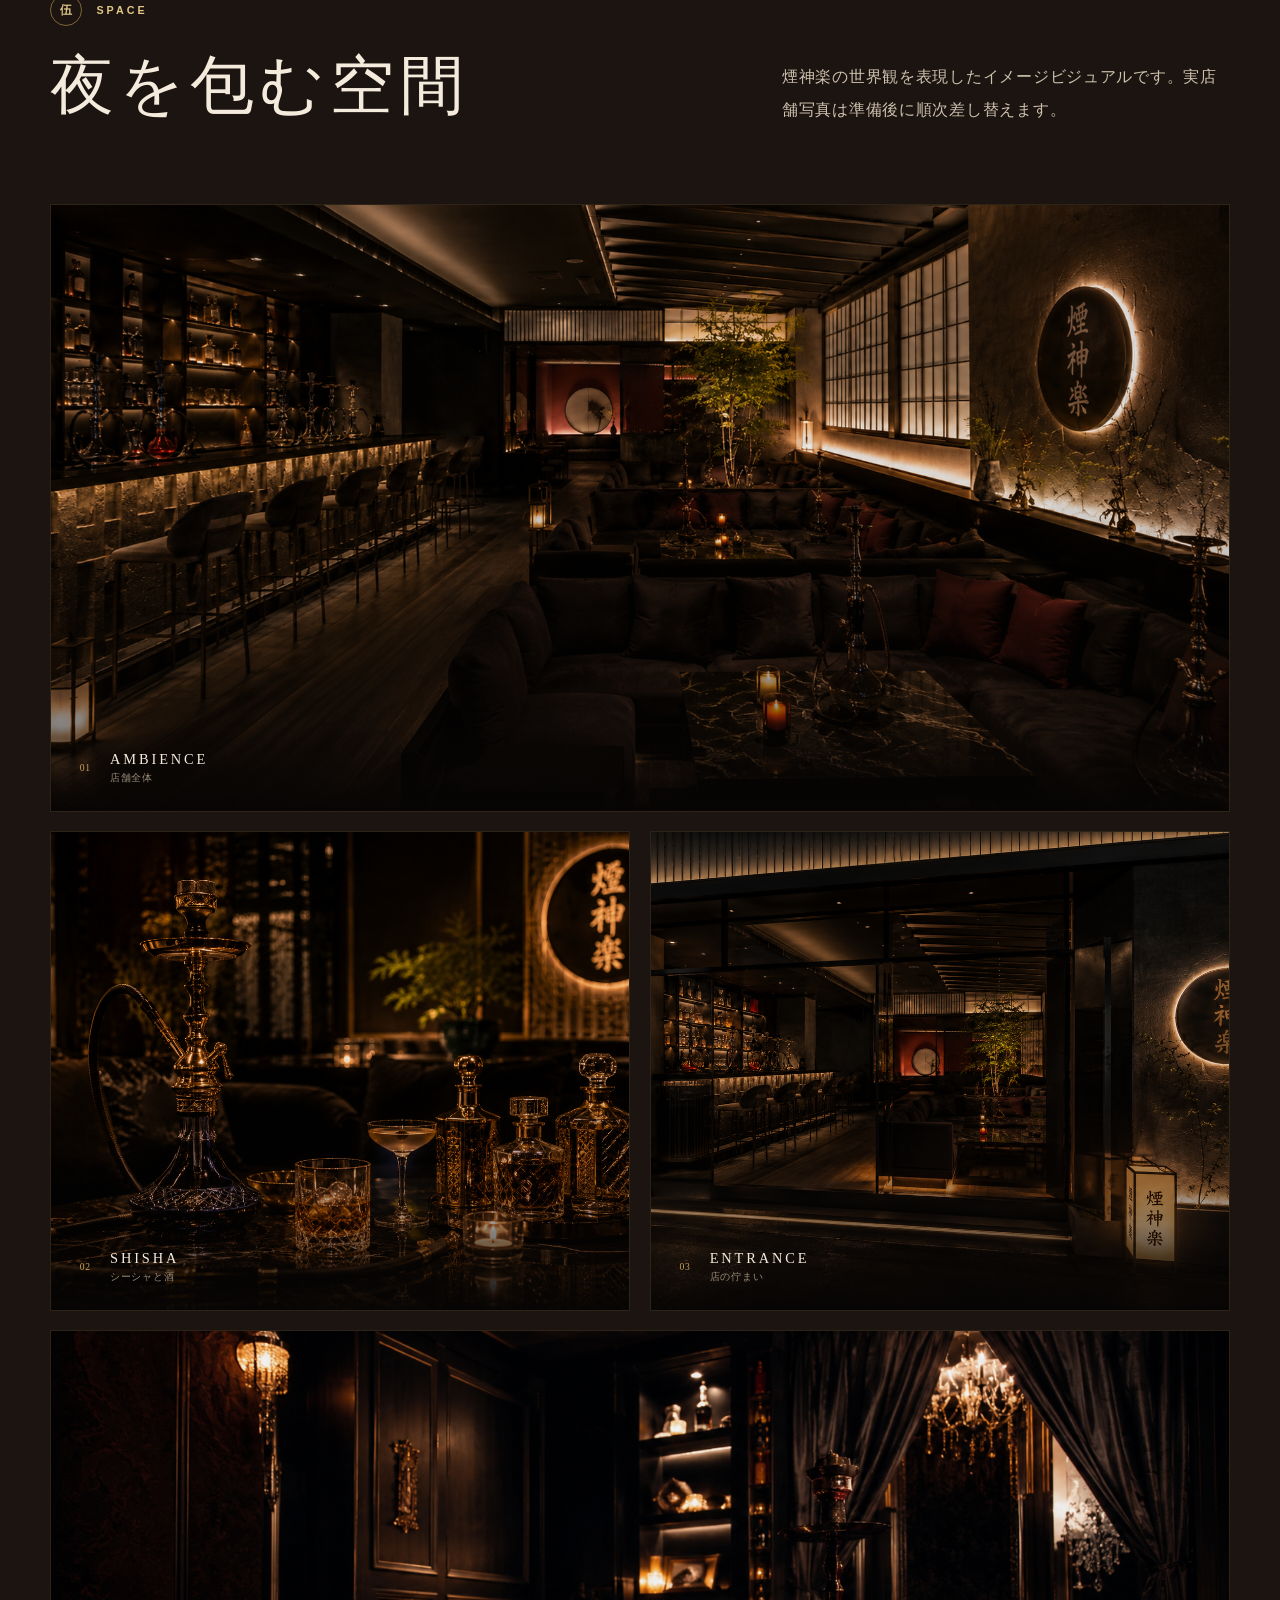
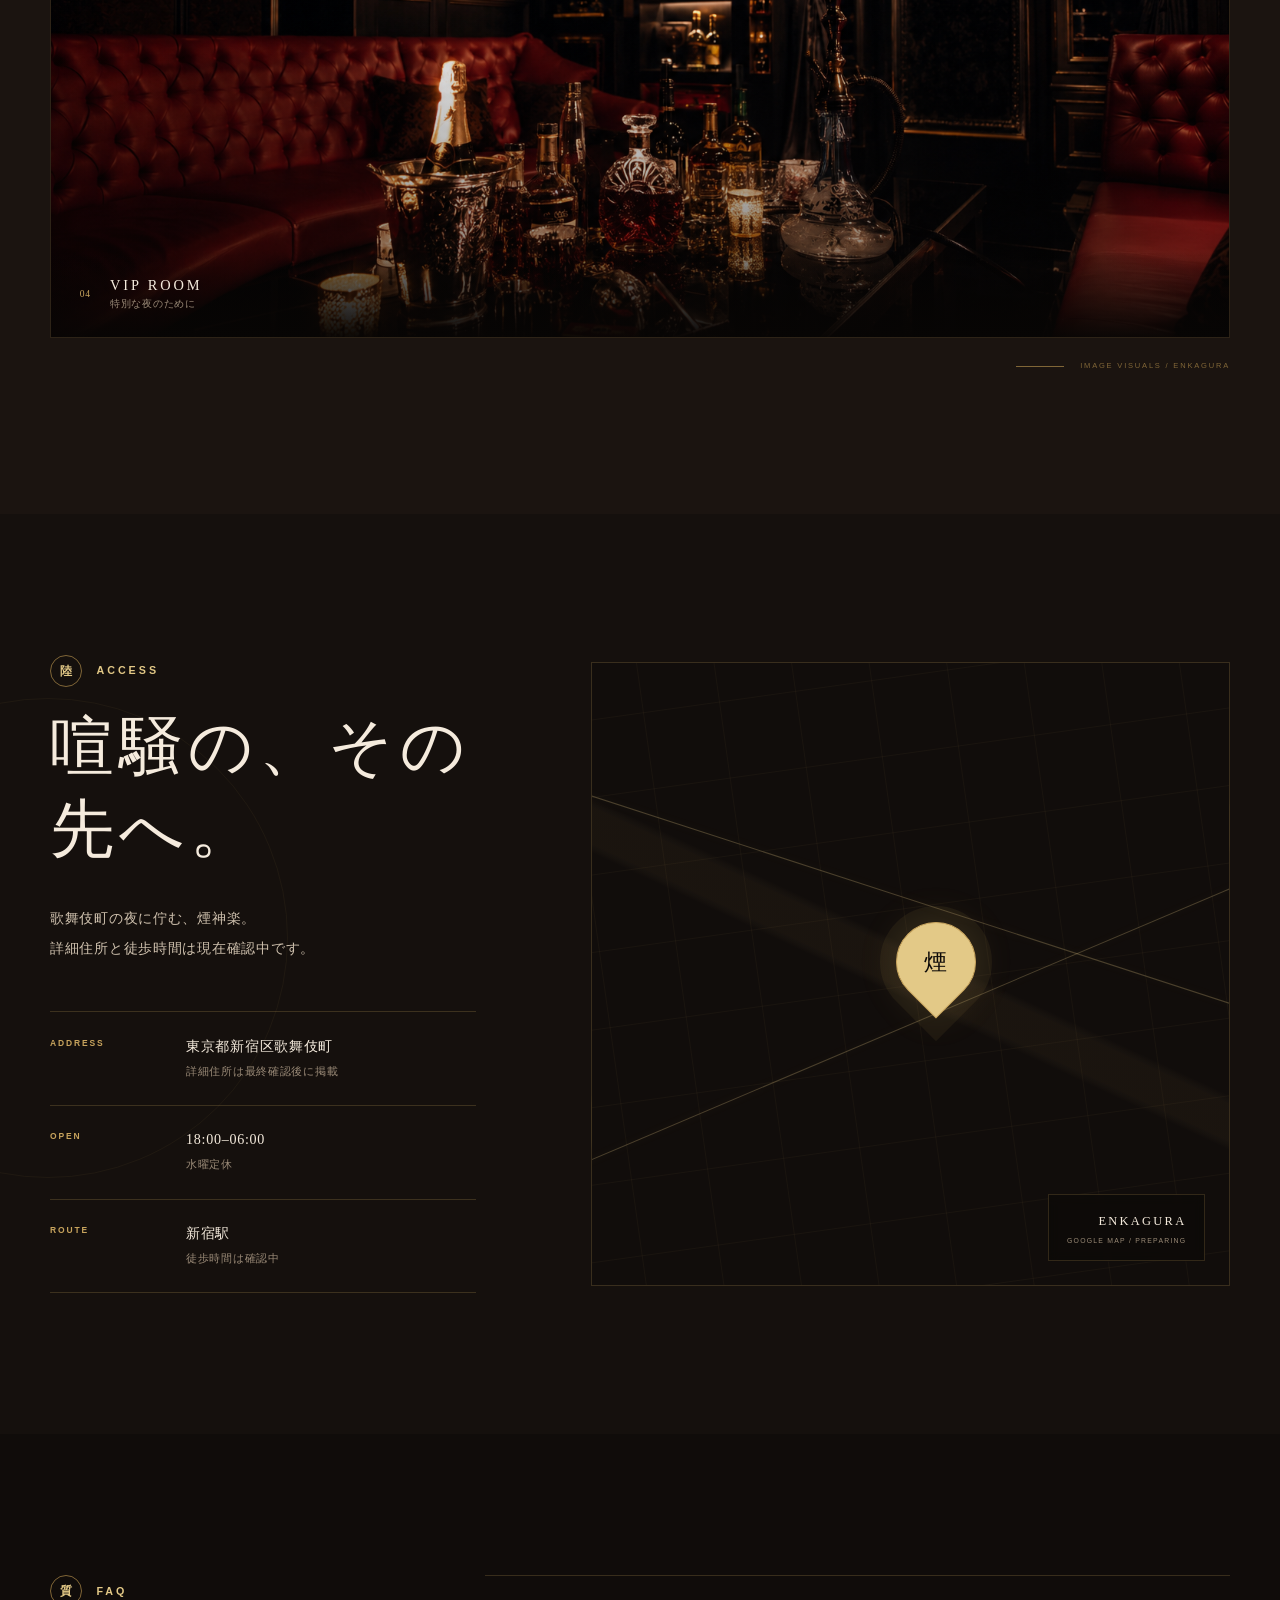
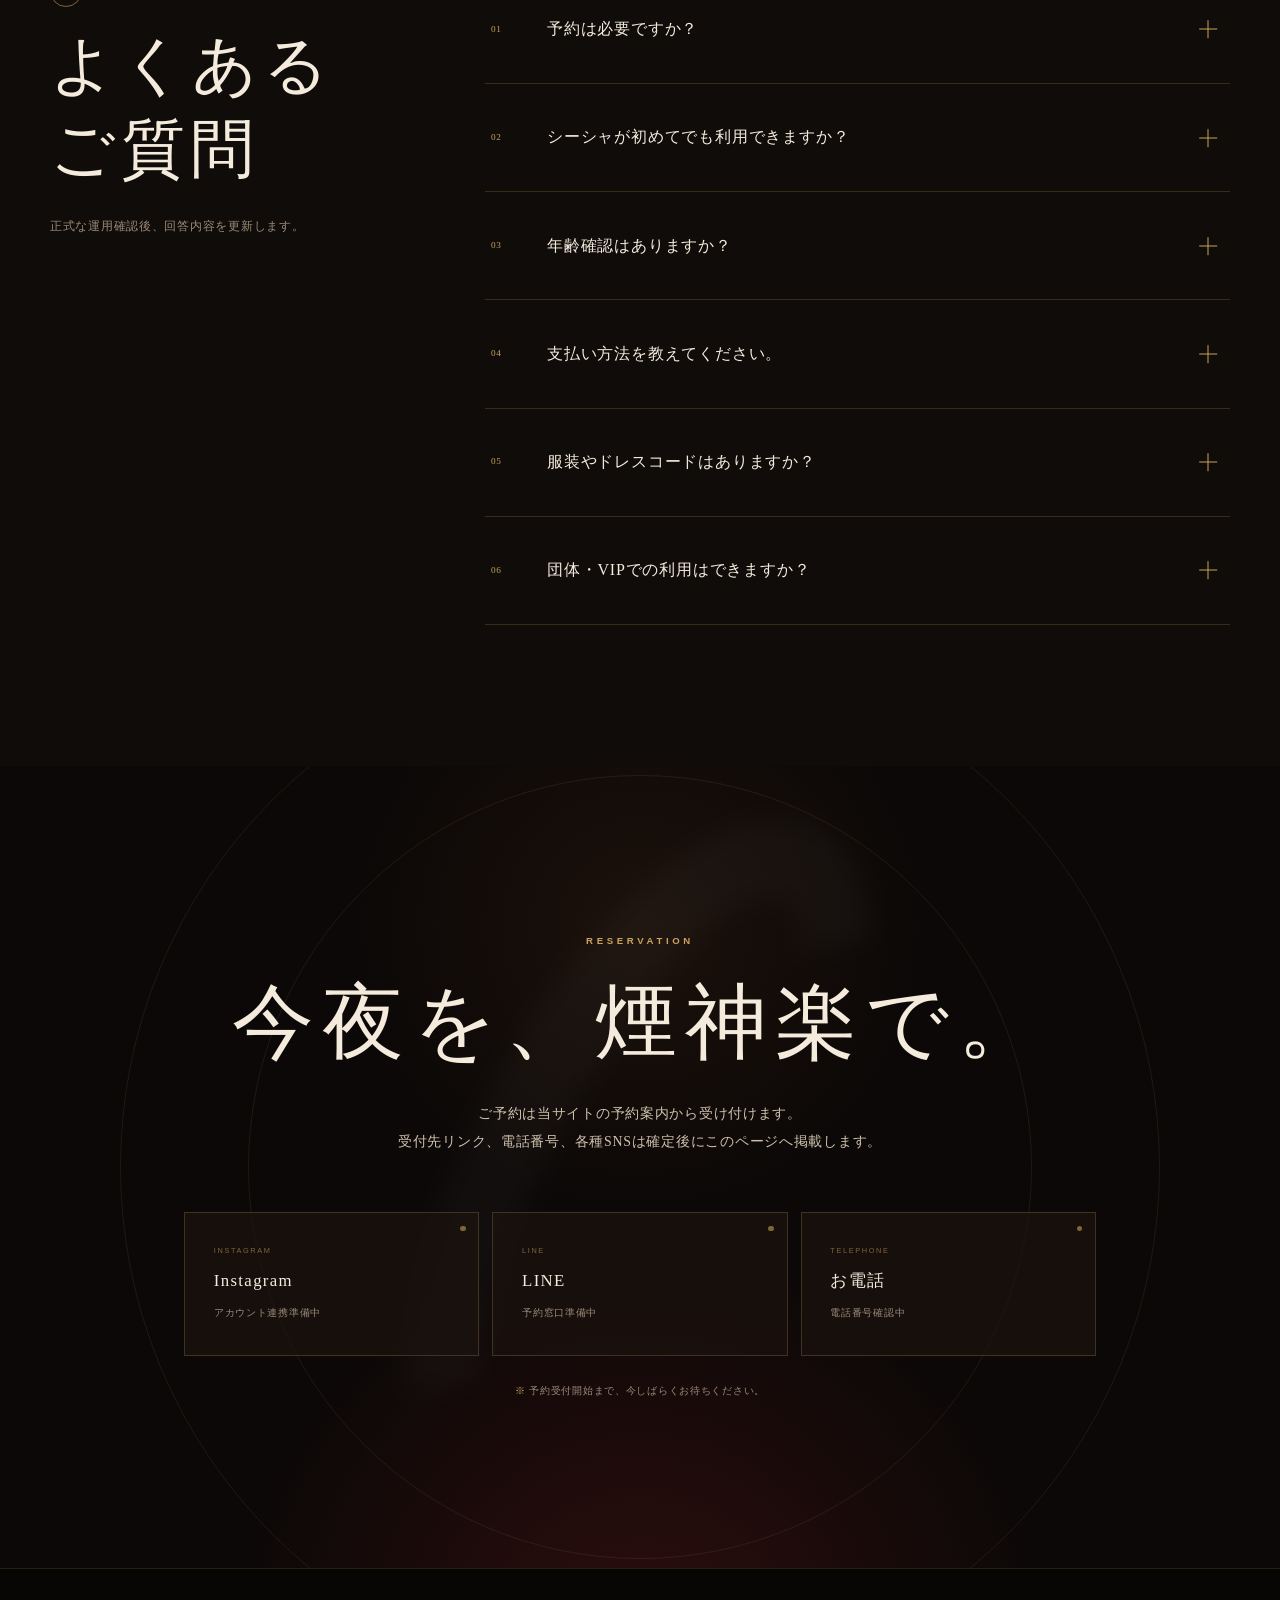
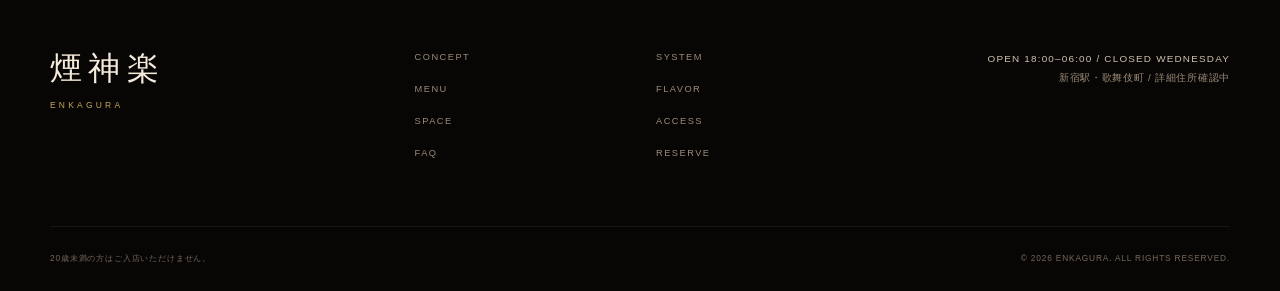
==== commit 8794e2a6: "Add ENKAGURA image visuals" ====
--- a/index.html
+++ b/index.html
@@ -18,6 +18,7 @@
     />
     <title>煙神楽 | ENKAGURA</title>
     <link rel="icon" href="assets/favicon.svg" type="image/svg+xml" />
+    <link rel="preload" as="image" href="images/top-01.png" type="image/png" />
     <link rel="stylesheet" href="css/style.css" />
     <script src="js/main.js" defer></script>
   </head>
@@ -183,17 +184,22 @@
 
           <div class="concept-layout">
             <div class="concept-visual" data-reveal>
-              <div class="concept-visual-glow"></div>
-              <div class="concept-moon"></div>
-              <div class="concept-smoke" aria-hidden="true">
-                <span></span><span></span><span></span>
-              </div>
+              <img
+                class="concept-photo"
+                src="images/top-02.png"
+                alt="煙神楽の世界観を表現した入口のイメージビジュアル"
+                width="1672"
+                height="941"
+                loading="lazy"
+                decoding="async"
+              />
+              <div class="concept-visual-shade" aria-hidden="true"></div>
               <p class="concept-visual-copy">
                 <span>THE ART OF</span>
                 <strong>余韻</strong>
                 <span>AFTERGLOW</span>
               </p>
-              <div class="concept-frame-label">ENKAGURA · KABUKICHO</div>
+              <div class="concept-frame-label">IMAGE VISUAL · ENKAGURA</div>
             </div>
 
             <div class="concept-copy" data-reveal>
@@ -435,30 +441,62 @@
               <h2 id="space-title">夜を包む空間</h2>
             </div>
             <p class="section-intro">
-              実店舗写真の準備後、通常席・シーシャ・酒・VIPルームの写真に差し替えます。
+              煙神楽の世界観を表現したイメージビジュアルです。実店舗写真は準備後に順次差し替えます。
             </p>
           </div>
 
           <div class="gallery-grid">
             <figure class="gallery-card gallery-card-wide gallery-ambience" data-reveal>
-              <div class="gallery-placeholder" aria-hidden="true"><span>空</span></div>
+              <img
+                class="gallery-image"
+                src="images/top-01.png"
+                alt="黒と金を基調とした煙神楽店内のイメージビジュアル"
+                width="1672"
+                height="941"
+                loading="lazy"
+                decoding="async"
+              />
               <figcaption><span>01</span><div><strong>AMBIENCE</strong><small>店舗全体</small></div></figcaption>
             </figure>
             <figure class="gallery-card gallery-shisha" data-reveal>
-              <div class="gallery-placeholder" aria-hidden="true"><span>煙</span></div>
+              <img
+                class="gallery-image"
+                src="images/top-03.png"
+                alt="シーシャと酒を配したテーブルのイメージビジュアル"
+                width="1672"
+                height="941"
+                loading="lazy"
+                decoding="async"
+              />
               <figcaption><span>02</span><div><strong>SHISHA</strong><small>シーシャと酒</small></div></figcaption>
             </figure>
             <figure class="gallery-card gallery-detail" data-reveal>
-              <div class="gallery-placeholder" aria-hidden="true"><span>酔</span></div>
-              <figcaption><span>03</span><div><strong>DETAIL</strong><small>光と質感</small></div></figcaption>
+              <img
+                class="gallery-image"
+                src="images/top-02.png"
+                alt="煙神楽の入口を表現したイメージビジュアル"
+                width="1672"
+                height="941"
+                loading="lazy"
+                decoding="async"
+              />
+              <figcaption><span>03</span><div><strong>ENTRANCE</strong><small>店の佇まい</small></div></figcaption>
             </figure>
             <figure class="gallery-card gallery-card-wide gallery-vip" data-reveal>
-              <div class="gallery-placeholder" aria-hidden="true"><span>雅</span></div>
+              <img
+                class="gallery-image"
+                src="images/top-04.png"
+                alt="赤いレザーソファを配したVIPルームのイメージビジュアル"
+                width="1536"
+                height="1024"
+                loading="lazy"
+                decoding="async"
+              />
               <figcaption><span>04</span><div><strong>VIP ROOM</strong><small>特別な夜のために</small></div></figcaption>
             </figure>
           </div>
           <p class="gallery-status" data-reveal>
-            <span></span> PHOTOGRAPHY / PREPARING
+            <span></span> IMAGE VISUALS / ENKAGURA
           </p>
         </div>
       </section>
--- a/css/style.css
+++ b/css/style.css
@@ -411,8 +411,8 @@
   place-items: center;
   isolation: isolate;
   background:
-    linear-gradient(90deg, rgba(12, 8, 6, 0.98) 0%, rgba(19, 13, 10, 0.9) 40%, rgba(25, 15, 12, 0.42) 72%, rgba(10, 7, 5, 0.65) 100%),
-    radial-gradient(circle at 82% 52%, #44231b 0, #20130f 27%, #0d0907 67%);
+    linear-gradient(90deg, rgba(12, 8, 6, 0.97) 0%, rgba(19, 13, 10, 0.88) 38%, rgba(25, 15, 12, 0.3) 72%, rgba(10, 7, 5, 0.52) 100%),
+    url("../images/top-01.png") center / cover no-repeat;
 }
 
 .hero::before {
@@ -842,6 +842,7 @@
 }
 
 .concept-visual::before {
+  z-index: 2;
   top: 3.5rem;
   right: 3.5rem;
   bottom: 3.5rem;
@@ -850,6 +851,7 @@
 }
 
 .concept-visual::after {
+  z-index: 2;
   right: -8rem;
   bottom: -9rem;
   width: 27rem;
@@ -857,6 +859,29 @@
   border: 1px solid rgba(200, 164, 93, 0.14);
   border-radius: 50%;
   box-shadow: inset 0 0 4rem rgba(120, 50, 28, 0.12);
+}
+
+.concept-photo {
+  position: absolute;
+  inset: 0;
+  width: 100%;
+  height: 100%;
+  object-fit: cover;
+  object-position: 58% center;
+  transition: transform 1.2s var(--ease-luxury);
+}
+
+.concept-visual:hover .concept-photo {
+  transform: scale(1.025);
+}
+
+.concept-visual-shade {
+  position: absolute;
+  z-index: 1;
+  inset: 0;
+  background:
+    linear-gradient(180deg, rgba(8, 6, 5, 0.18), rgba(8, 6, 5, 0.62)),
+    radial-gradient(circle at 50% 46%, transparent 8%, rgba(8, 6, 5, 0.44) 76%);
 }
 
 .concept-visual-glow {
@@ -916,7 +941,7 @@
 
 .concept-visual-copy {
   position: absolute;
-  z-index: 2;
+  z-index: 3;
   top: 50%;
   left: 50%;
   display: flex;
@@ -941,6 +966,7 @@
 
 .concept-frame-label {
   position: absolute;
+  z-index: 3;
   bottom: 1.1rem;
   left: 3.5rem;
   color: rgba(227, 201, 135, 0.48);
@@ -1551,76 +1577,47 @@
   min-height: clamp(25rem, 49vw, 38rem);
 }
 
-.gallery-placeholder {
+.gallery-image {
   position: absolute;
   inset: 0;
-  display: grid;
-  place-items: center;
+  width: 100%;
+  height: 100%;
+  object-fit: cover;
   transition: transform 1s var(--ease-luxury);
 }
 
-.gallery-card:hover .gallery-placeholder {
-  transform: scale(1.025);
-}
-
-.gallery-placeholder::before,
-.gallery-placeholder::after {
-  position: absolute;
-  border-radius: 50%;
+.gallery-card:hover .gallery-image {
+  transform: scale(1.035);
+}
+
+.gallery-card::after {
+  position: absolute;
+  z-index: 1;
+  inset: 0;
+  background: linear-gradient(180deg, rgba(7, 5, 4, 0.05) 46%, rgba(7, 5, 4, 0.58) 100%);
   content: "";
-}
-
-.gallery-placeholder::before {
-  width: min(42%, 18rem);
-  aspect-ratio: 1;
-  border: 1px solid rgba(200, 164, 93, 0.18);
-  box-shadow: inset 0 0 5rem rgba(126, 55, 31, 0.14);
-}
-
-.gallery-placeholder::after {
-  width: min(29%, 12rem);
-  aspect-ratio: 1;
-  border: 1px solid rgba(200, 164, 93, 0.1);
-}
-
-.gallery-placeholder span {
-  position: relative;
-  z-index: 1;
-  font-family: var(--font-serif);
-  font-size: clamp(5rem, 10vw, 9rem);
-  line-height: 1;
-  opacity: 0.24;
-}
-
-.gallery-ambience .gallery-placeholder {
-  background:
-    linear-gradient(90deg, rgba(0, 0, 0, 0.55), transparent 55%),
-    radial-gradient(ellipse at 65% 40%, rgba(111, 47, 28, 0.38), transparent 34%),
-    linear-gradient(135deg, #21120d, #090706 75%);
-}
-
-.gallery-shisha .gallery-placeholder {
-  background:
-    radial-gradient(circle at 48% 55%, rgba(200, 164, 93, 0.14), transparent 11%),
-    radial-gradient(circle at 45% 30%, rgba(90, 87, 78, 0.24), transparent 27%),
-    linear-gradient(150deg, #151719, #0a0807 74%);
-}
-
-.gallery-detail .gallery-placeholder {
-  background:
-    radial-gradient(circle at 65% 30%, rgba(145, 86, 41, 0.29), transparent 24%),
-    linear-gradient(145deg, #28190e, #0c0806 68%);
-}
-
-.gallery-vip .gallery-placeholder {
-  background:
-    linear-gradient(0deg, rgba(8, 5, 4, 0.48), transparent 50%),
-    radial-gradient(ellipse at 45% 72%, rgba(109, 13, 19, 0.5), transparent 36%),
-    linear-gradient(120deg, #300f12, #0b0807 70%);
+  pointer-events: none;
+}
+
+.gallery-ambience .gallery-image {
+  object-position: center;
+}
+
+.gallery-shisha .gallery-image {
+  object-position: 46% center;
+}
+
+.gallery-detail .gallery-image {
+  object-position: 63% center;
+}
+
+.gallery-vip .gallery-image {
+  object-position: center 54%;
 }
 
 .gallery-card figcaption {
   position: absolute;
+  z-index: 2;
   right: 0;
   bottom: 0;
   left: 0;
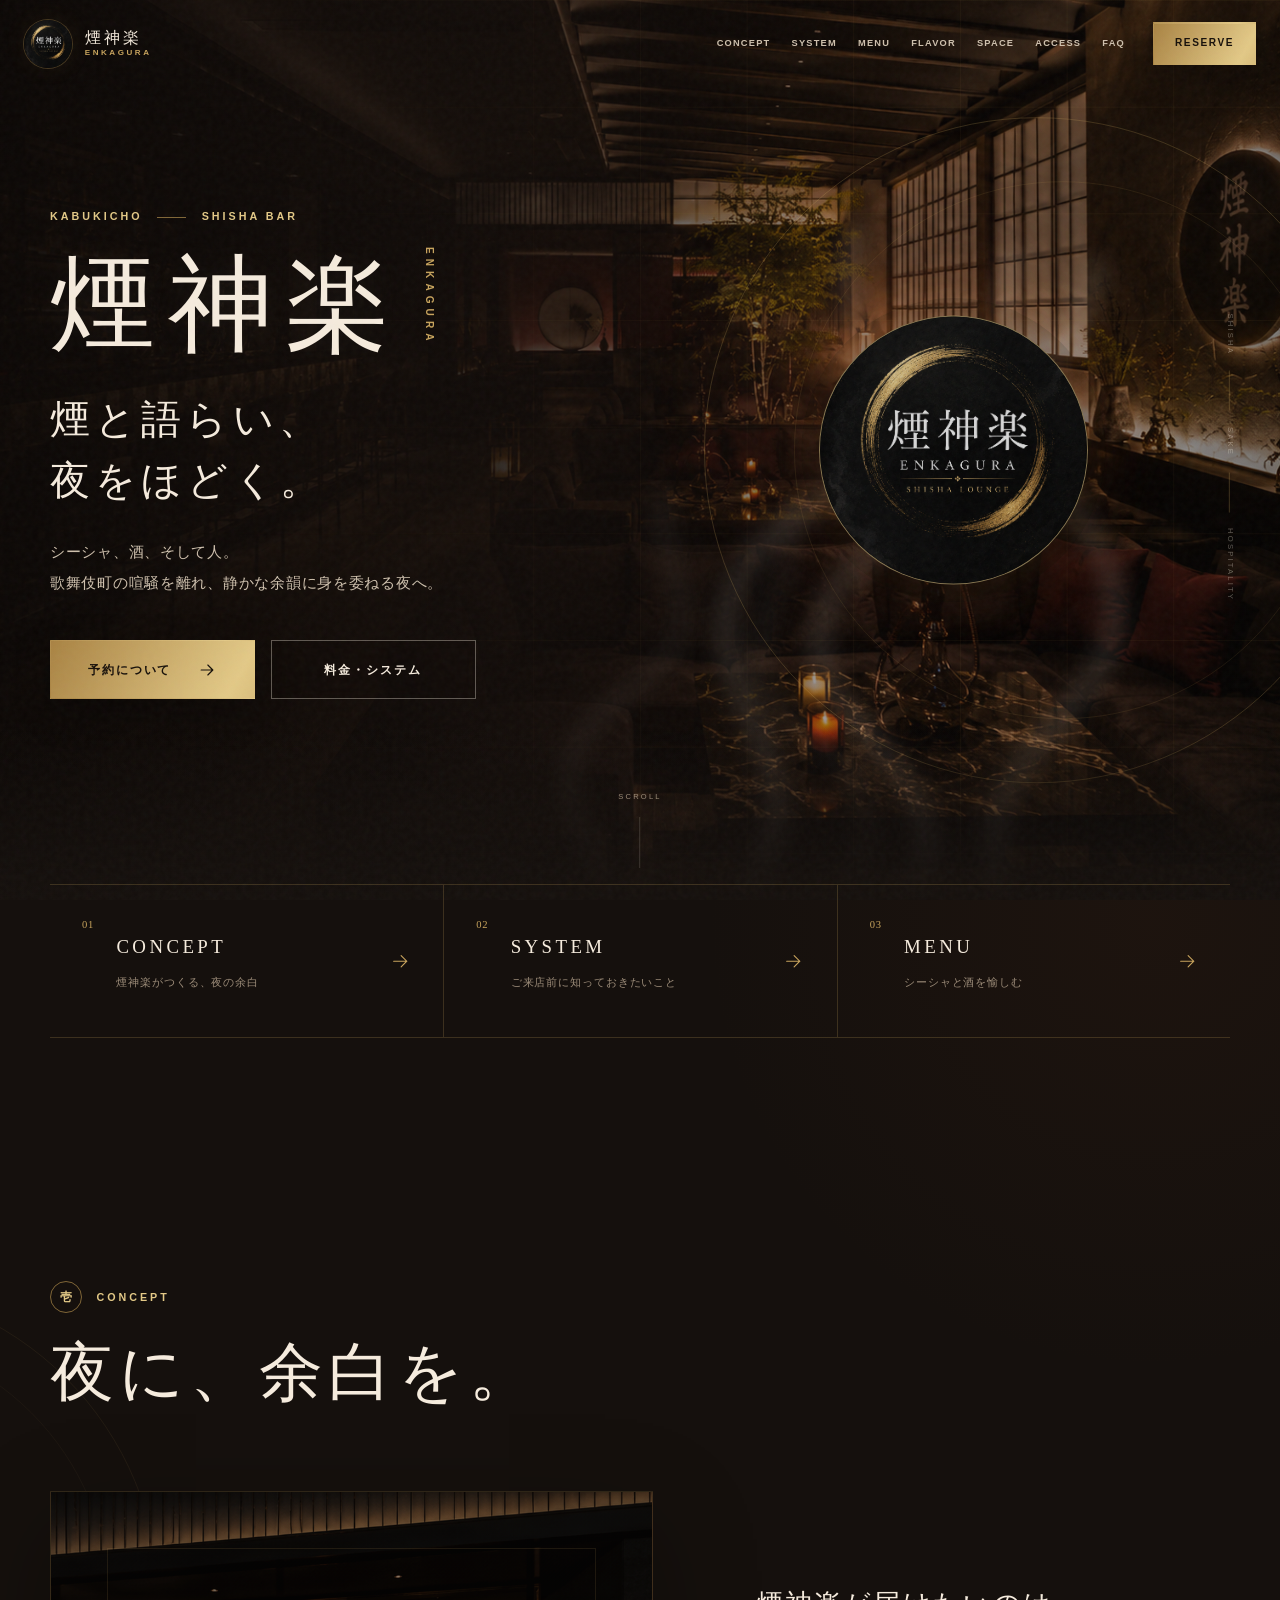
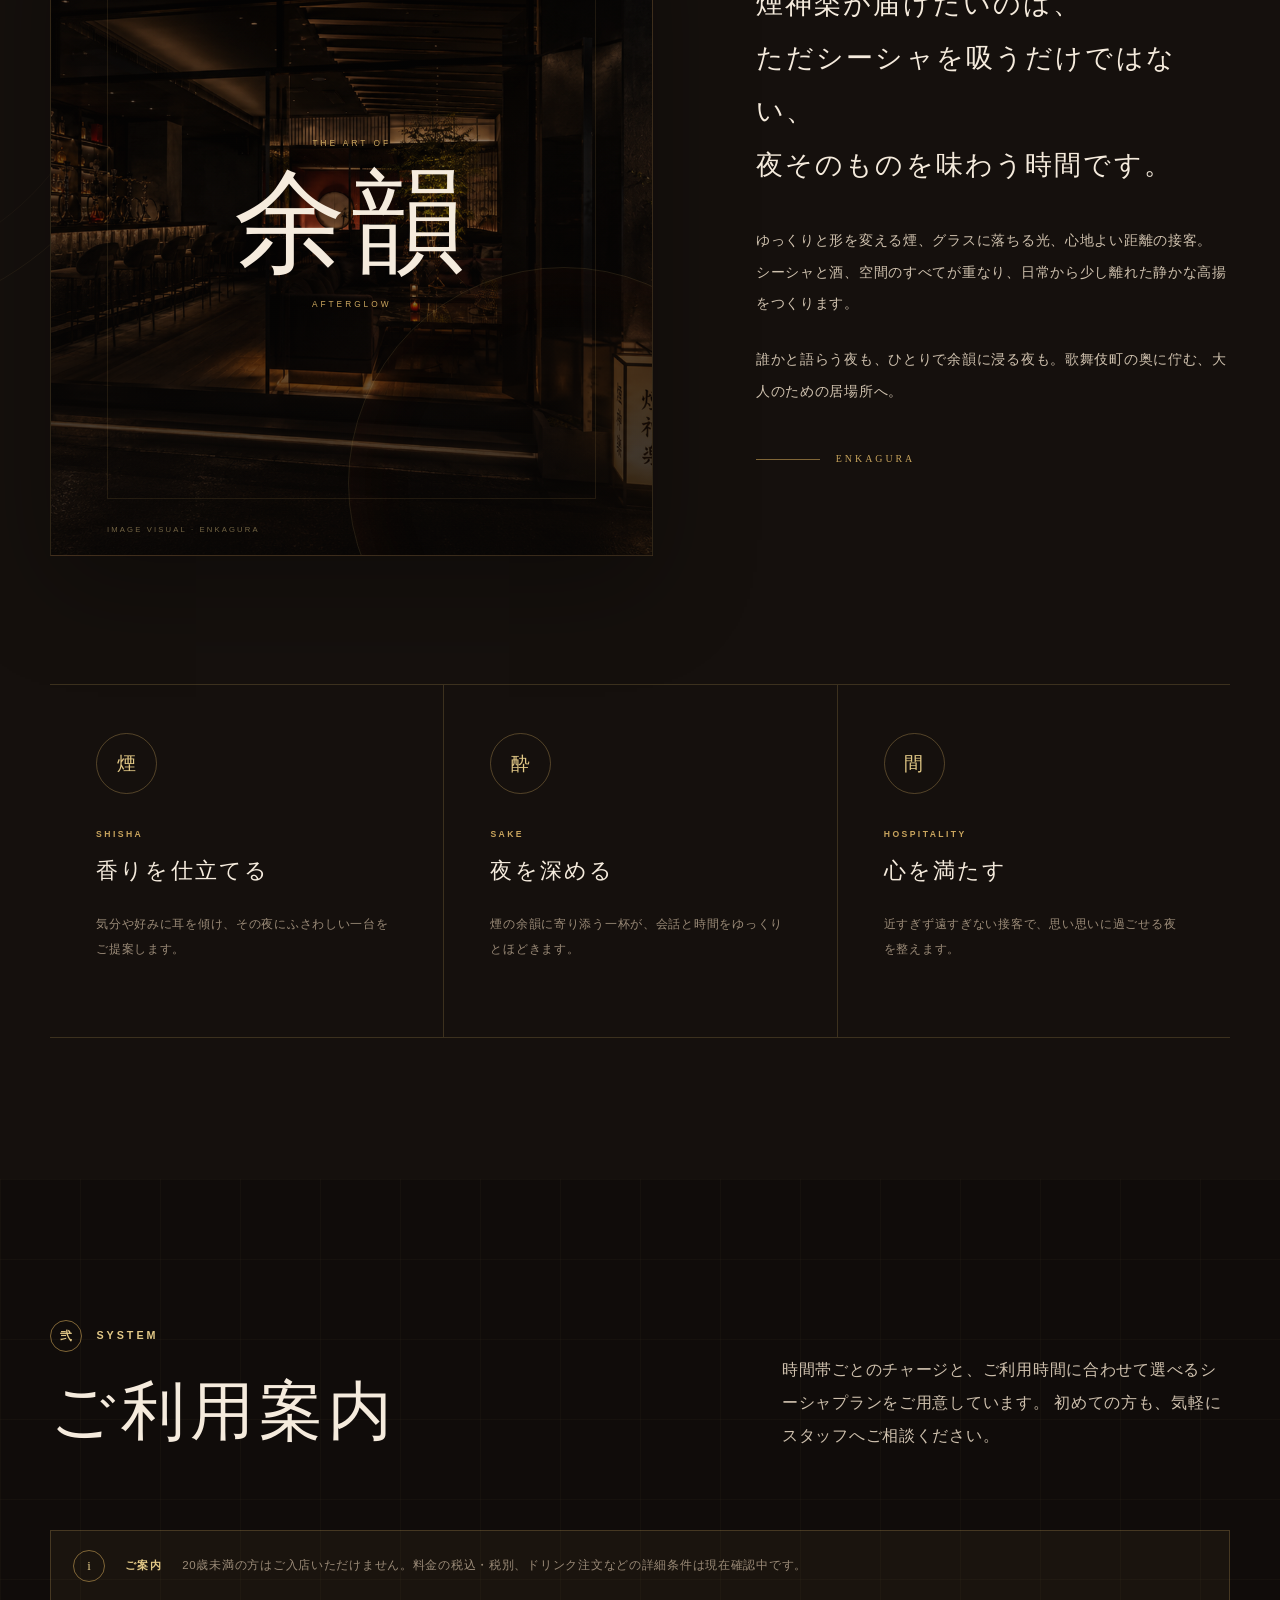
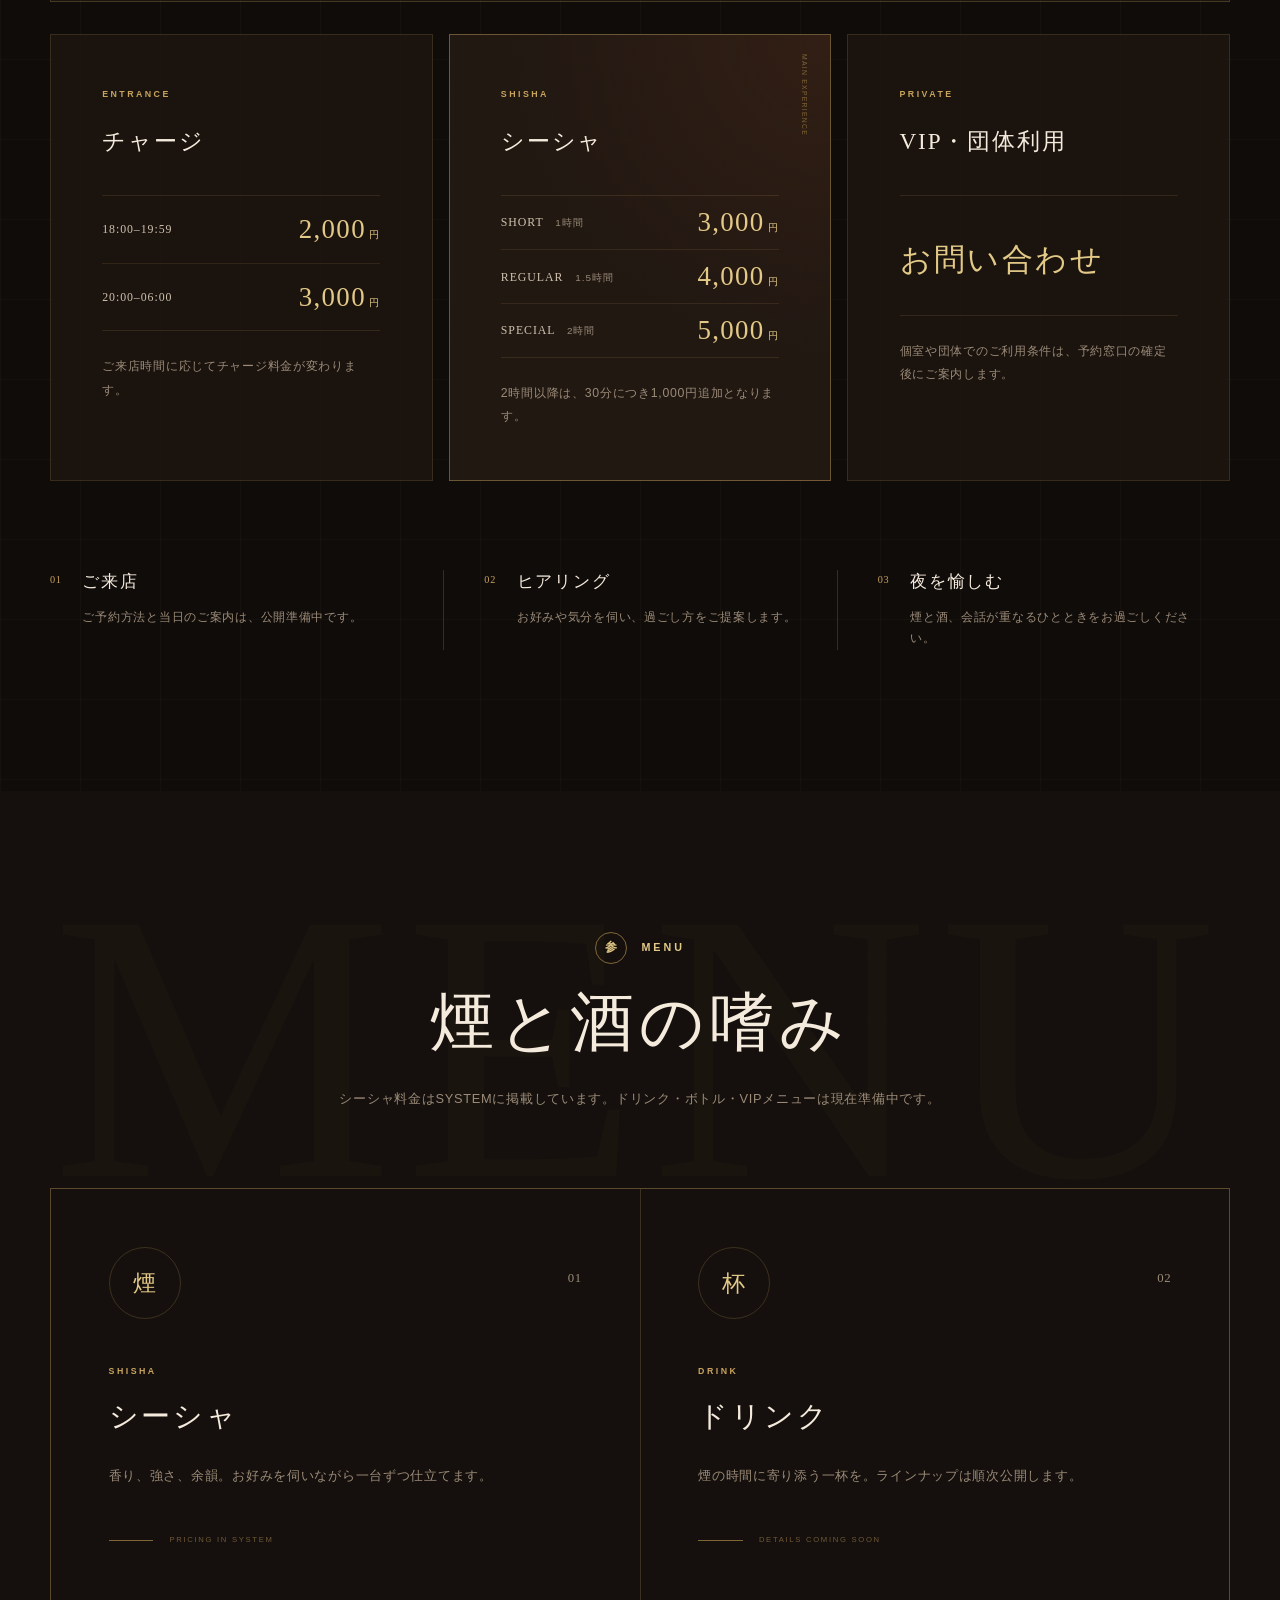
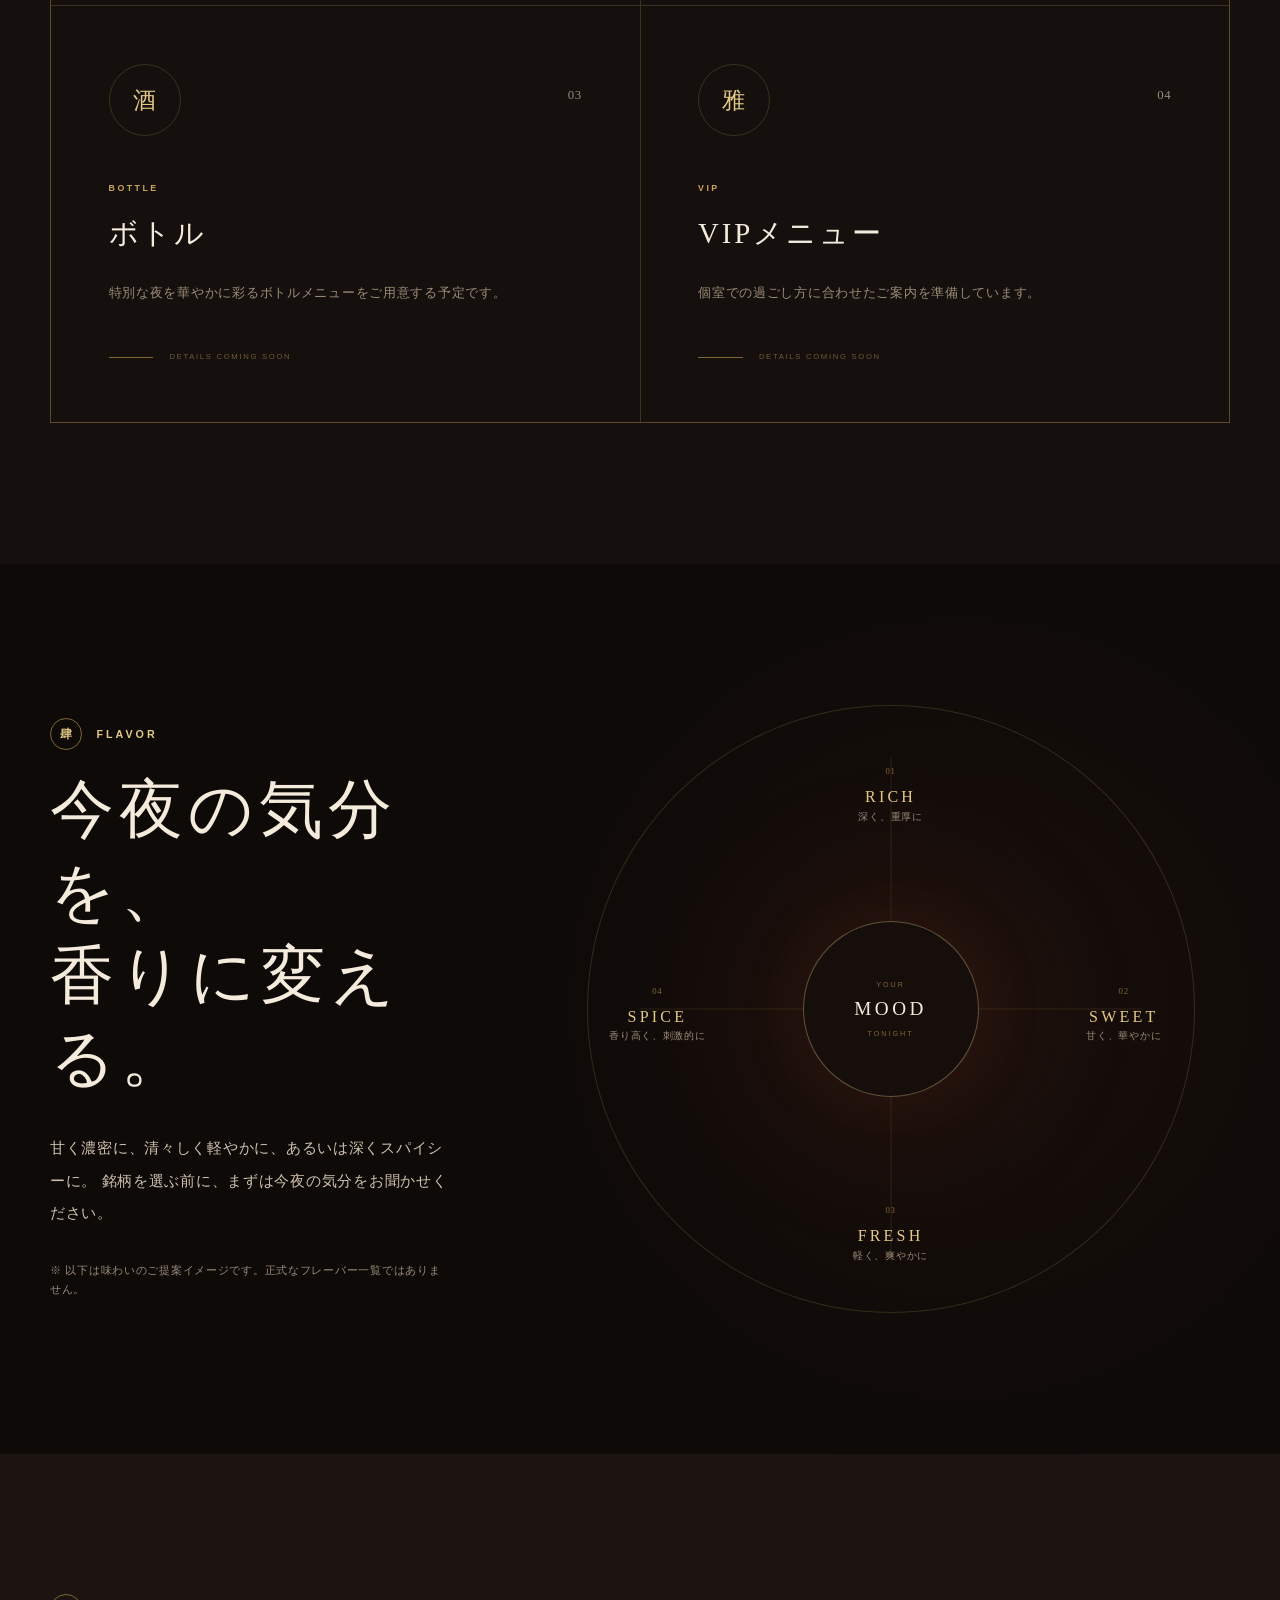
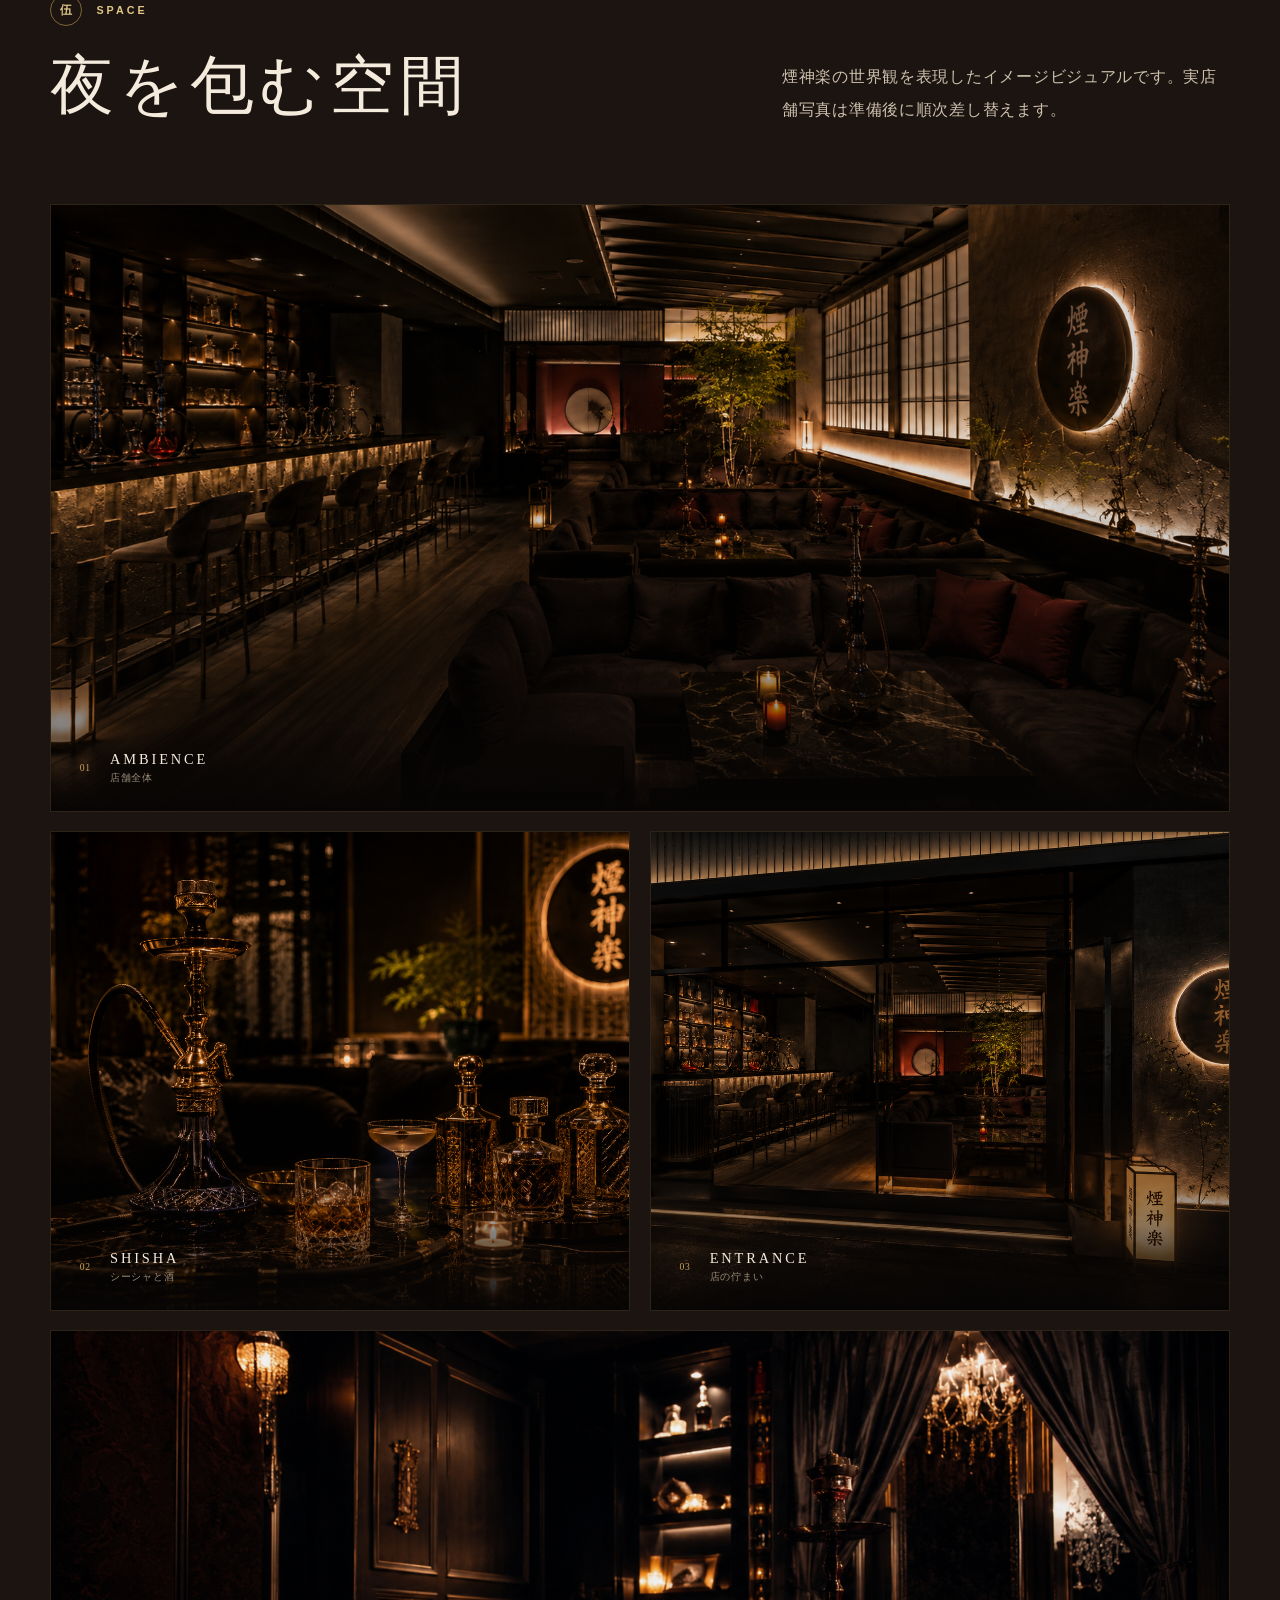
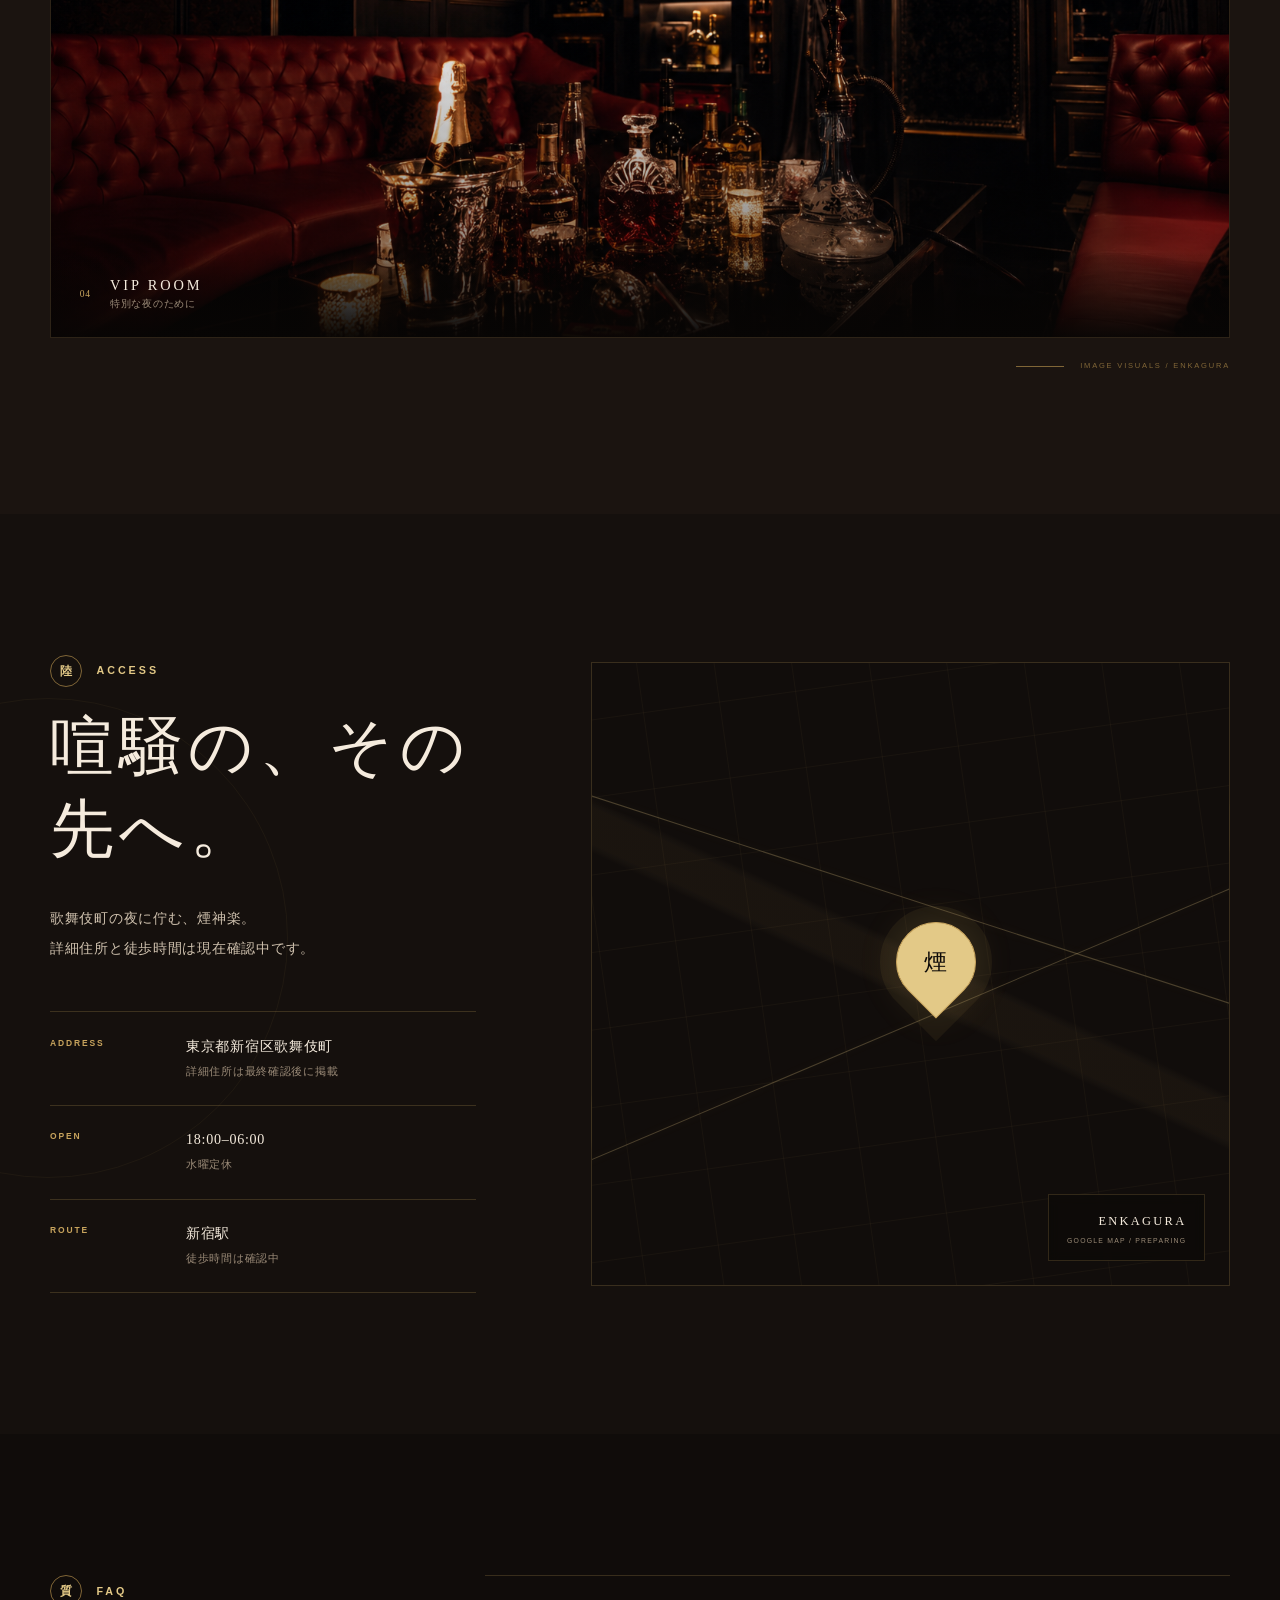
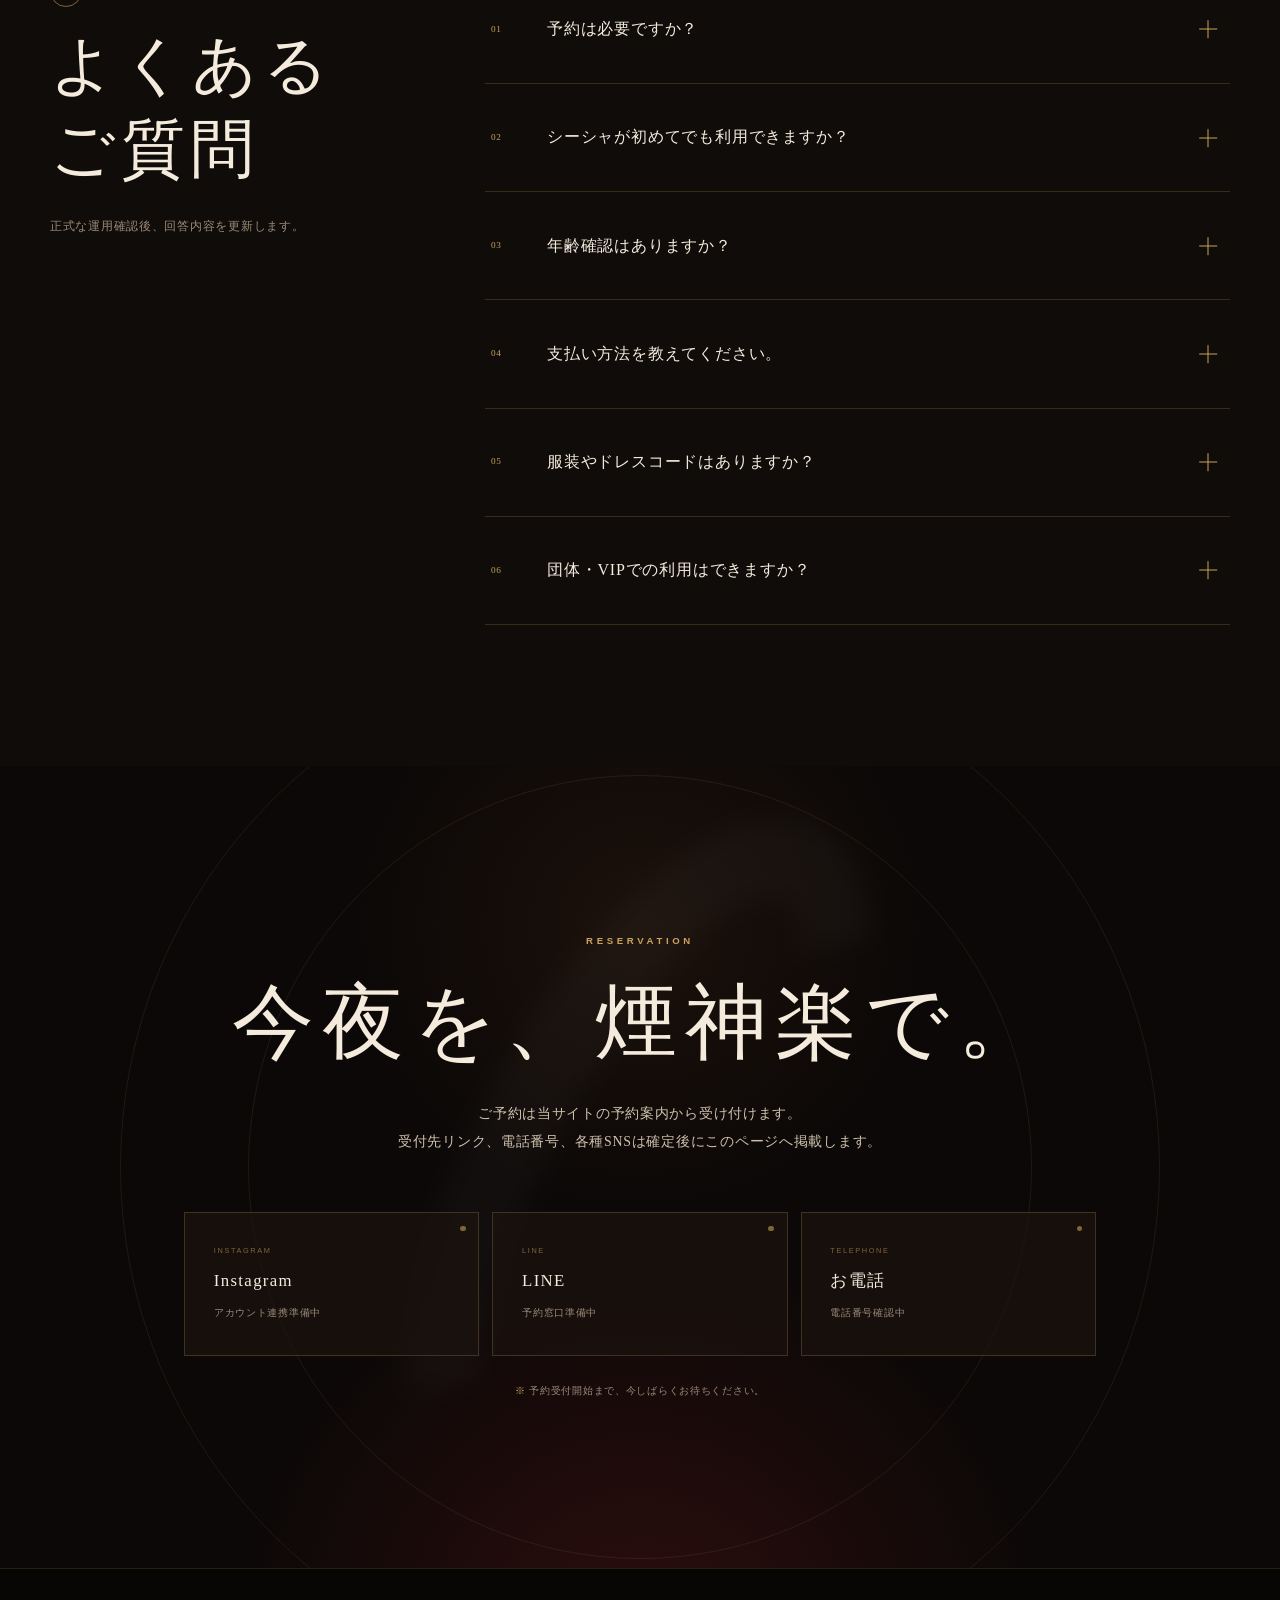
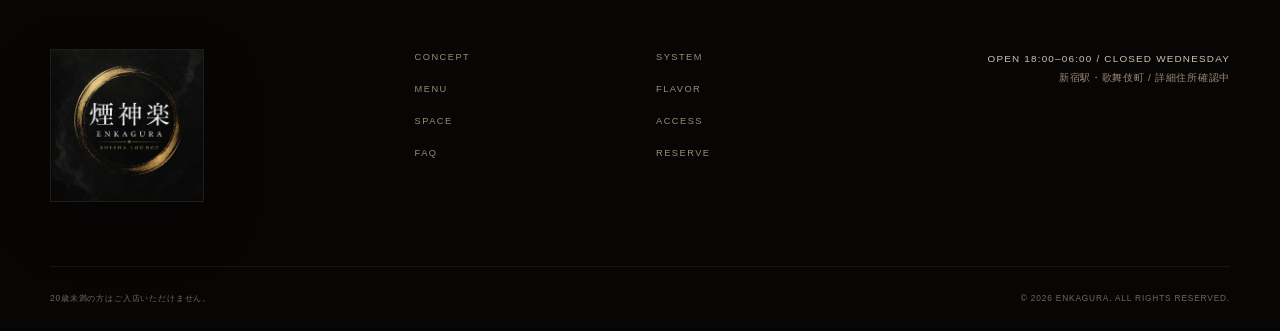
==== commit 15cc5804: "Add official ENKAGURA logo" ====
--- a/index.html
+++ b/index.html
@@ -16,8 +16,13 @@
       property="og:description"
       content="煙と語らい、夜をほどく。歌舞伎町のシーシャバー、煙神楽。"
     />
+    <meta property="og:image" content="https://enkagura.vercel.app/images/enkagura-logo.png" />
+    <meta property="og:image:width" content="1254" />
+    <meta property="og:image:height" content="1254" />
+    <meta property="og:image:alt" content="煙神楽 ENKAGURA SHISHA LOUNGE ロゴ" />
     <title>煙神楽 | ENKAGURA</title>
-    <link rel="icon" href="assets/favicon.svg" type="image/svg+xml" />
+    <link rel="icon" href="images/enkagura-logo.png" type="image/png" />
+    <link rel="apple-touch-icon" href="images/enkagura-logo.png" />
     <link rel="preload" as="image" href="images/top-01.png" type="image/png" />
     <link rel="stylesheet" href="css/style.css" />
     <script src="js/main.js" defer></script>
@@ -29,9 +34,14 @@
     <header class="site-header" data-header>
       <div class="header-inner">
         <a class="brand" href="#top" aria-label="煙神楽 トップへ">
-          <span class="brand-mark" aria-hidden="true">
-            <span>煙</span>
-          </span>
+          <img
+            class="brand-logo"
+            src="images/enkagura-logo.png"
+            alt=""
+            width="1254"
+            height="1254"
+            decoding="async"
+          />
           <span class="brand-name">
             <span class="brand-name-ja">煙神楽</span>
             <span class="brand-name-en">ENKAGURA</span>
@@ -99,9 +109,8 @@
           </svg>
           <div class="hero-ring hero-ring-outer"></div>
           <div class="hero-ring hero-ring-inner"></div>
-          <div class="hero-seal">
-            <span class="hero-seal-kanji">煙</span>
-            <span class="hero-seal-en">ENKAGURA</span>
+          <div class="hero-logo" aria-hidden="true">
+            <img src="images/enkagura-logo.png" alt="" width="1254" height="1254" decoding="async" />
           </div>
         </div>
 
@@ -604,8 +613,15 @@
     <footer class="site-footer">
       <div class="container footer-main">
         <a class="footer-brand" href="#top" aria-label="煙神楽 トップへ">
-          <span class="footer-brand-ja">煙神楽</span>
-          <span class="footer-brand-en">ENKAGURA</span>
+          <img
+            class="footer-logo"
+            src="images/enkagura-logo.png"
+            alt=""
+            width="1254"
+            height="1254"
+            loading="lazy"
+            decoding="async"
+          />
         </a>
 
         <nav class="footer-nav" aria-label="フッターナビゲーション">
--- a/css/style.css
+++ b/css/style.css
@@ -304,29 +304,13 @@
   gap: 0.8rem;
 }
 
-.brand-mark {
-  position: relative;
-  display: grid;
-  width: 2.55rem;
-  height: 2.55rem;
-  place-items: center;
-  border: 1px solid var(--color-gold);
+.brand-logo {
+  display: block;
+  width: 3rem;
+  height: 3rem;
   border-radius: 50%;
-}
-
-.brand-mark::after {
-  position: absolute;
-  width: 1.65rem;
-  height: 1.65rem;
-  border: 1px solid rgba(200, 164, 93, 0.28);
-  border-radius: 50%;
-  content: "";
-}
-
-.brand-mark span {
-  font-family: var(--font-serif);
-  font-size: 1rem;
-  line-height: 1;
+  object-fit: cover;
+  box-shadow: 0 0 0 1px rgba(200, 164, 93, 0.28), 0 0 1.5rem rgba(200, 164, 93, 0.08);
 }
 
 .brand-name {
@@ -509,57 +493,29 @@
   animation: smoke-drift-two 18s ease-in-out infinite alternate;
 }
 
-.hero-seal {
+.hero-logo {
   position: absolute;
   top: 50%;
   right: clamp(4rem, 15vw, 15rem);
-  display: grid;
   width: clamp(13rem, 21vw, 21rem);
   aspect-ratio: 1;
-  place-items: center;
   border: 1px solid rgba(227, 201, 135, 0.55);
   border-radius: 50%;
-  background: radial-gradient(circle, rgba(84, 38, 22, 0.24), rgba(20, 13, 10, 0.08) 62%);
+  overflow: hidden;
+  background: #0b0a09;
   box-shadow:
-    inset 0 0 0 1.4rem rgba(12, 8, 6, 0.12),
-    0 0 4rem rgba(120, 67, 35, 0.13);
+    0 0 0 1.1rem rgba(12, 8, 6, 0.12),
+    0 0 4rem rgba(120, 67, 35, 0.18);
   transform: translateY(-50%);
 }
 
-.hero-seal::before,
-.hero-seal::after {
-  position: absolute;
-  border: 1px solid rgba(200, 164, 93, 0.18);
+.hero-logo img {
+  display: block;
+  width: 100%;
+  height: 100%;
   border-radius: 50%;
-  content: "";
-}
-
-.hero-seal::before {
-  inset: 1rem;
-}
-
-.hero-seal::after {
-  inset: 2.1rem;
-  border-style: dashed;
-}
-
-.hero-seal-kanji {
-  margin-left: 0.13em;
-  font-family: var(--font-serif);
-  font-size: clamp(5.8rem, 10vw, 10rem);
-  font-weight: 400;
-  line-height: 1;
-  letter-spacing: 0.03em;
-  opacity: 0.78;
-  text-shadow: 0 0 2.5rem rgba(245, 235, 221, 0.12);
-}
-
-.hero-seal-en {
-  position: absolute;
-  bottom: 19%;
-  color: var(--color-gold-light);
-  font-size: 0.52rem;
-  letter-spacing: 0.45em;
+  object-fit: cover;
+  opacity: 0.86;
 }
 
 .hero-content {
@@ -2078,21 +2034,14 @@
 .footer-brand {
   display: inline-flex;
   width: fit-content;
-  flex-direction: column;
-}
-
-.footer-brand-ja {
-  font-family: var(--font-serif);
-  font-size: 2rem;
-  line-height: 1.2;
-  letter-spacing: 0.2em;
-}
-
-.footer-brand-en {
-  margin-top: 0.6rem;
-  color: var(--color-gold);
-  font-size: 0.53rem;
-  letter-spacing: 0.38em;
+}
+
+.footer-logo {
+  display: block;
+  width: clamp(8rem, 12vw, 11rem);
+  height: auto;
+  border: 1px solid rgba(200, 164, 93, 0.14);
+  box-shadow: 0 1.5rem 3.5rem rgba(0, 0, 0, 0.28);
 }
 
 .footer-nav {
@@ -2191,7 +2140,7 @@
   .primary-navigation { gap: 1.2rem; }
   .nav-list { gap: 1.05rem; }
   .nav-list a { font-size: 0.53rem; }
-  .hero-seal { right: 7vw; }
+  .hero-logo { right: 7vw; }
   .footer-main { grid-template-columns: 0.8fr 1.2fr 1fr; }
 }
 
@@ -2299,7 +2248,7 @@
   .hero { min-height: max(720px, 100svh); }
   .hero-content { grid-template-columns: 1fr; padding-bottom: 7rem; }
   .hero-copy { max-width: 38rem; }
-  .hero-seal { right: -5rem; opacity: 0.55; }
+  .hero-logo { right: -5rem; opacity: 0.55; }
   .hero-ring { right: -15rem; }
   .hero-side-note { display: none; }
 
@@ -2341,7 +2290,7 @@
   body { font-size: 15px; }
   .container { width: min(calc(100% - 2rem), var(--container)); }
   .header-inner { width: calc(100% - 1.5rem); }
-  .brand-mark { width: 2.35rem; height: 2.35rem; }
+  .brand-logo { width: 2.7rem; height: 2.7rem; }
   .brand-name-ja { font-size: 0.9rem; }
   .brand-name-en { font-size: 0.44rem; }
 
@@ -2353,7 +2302,7 @@
   .hero { min-height: max(690px, 100svh); }
   .hero::before { background-size: 25vw 25vw; }
   .hero-content { width: calc(100% - 2rem); padding-top: calc(var(--header-height) + 3rem); }
-  .hero-seal { top: 43%; right: -7.5rem; width: 18rem; }
+  .hero-logo { top: 43%; right: -7.5rem; width: 18rem; }
   .hero-ring-outer { width: 38rem; }
   .hero-ring-inner { width: 30rem; }
   .hero-glow { right: -10rem; width: 31rem; }
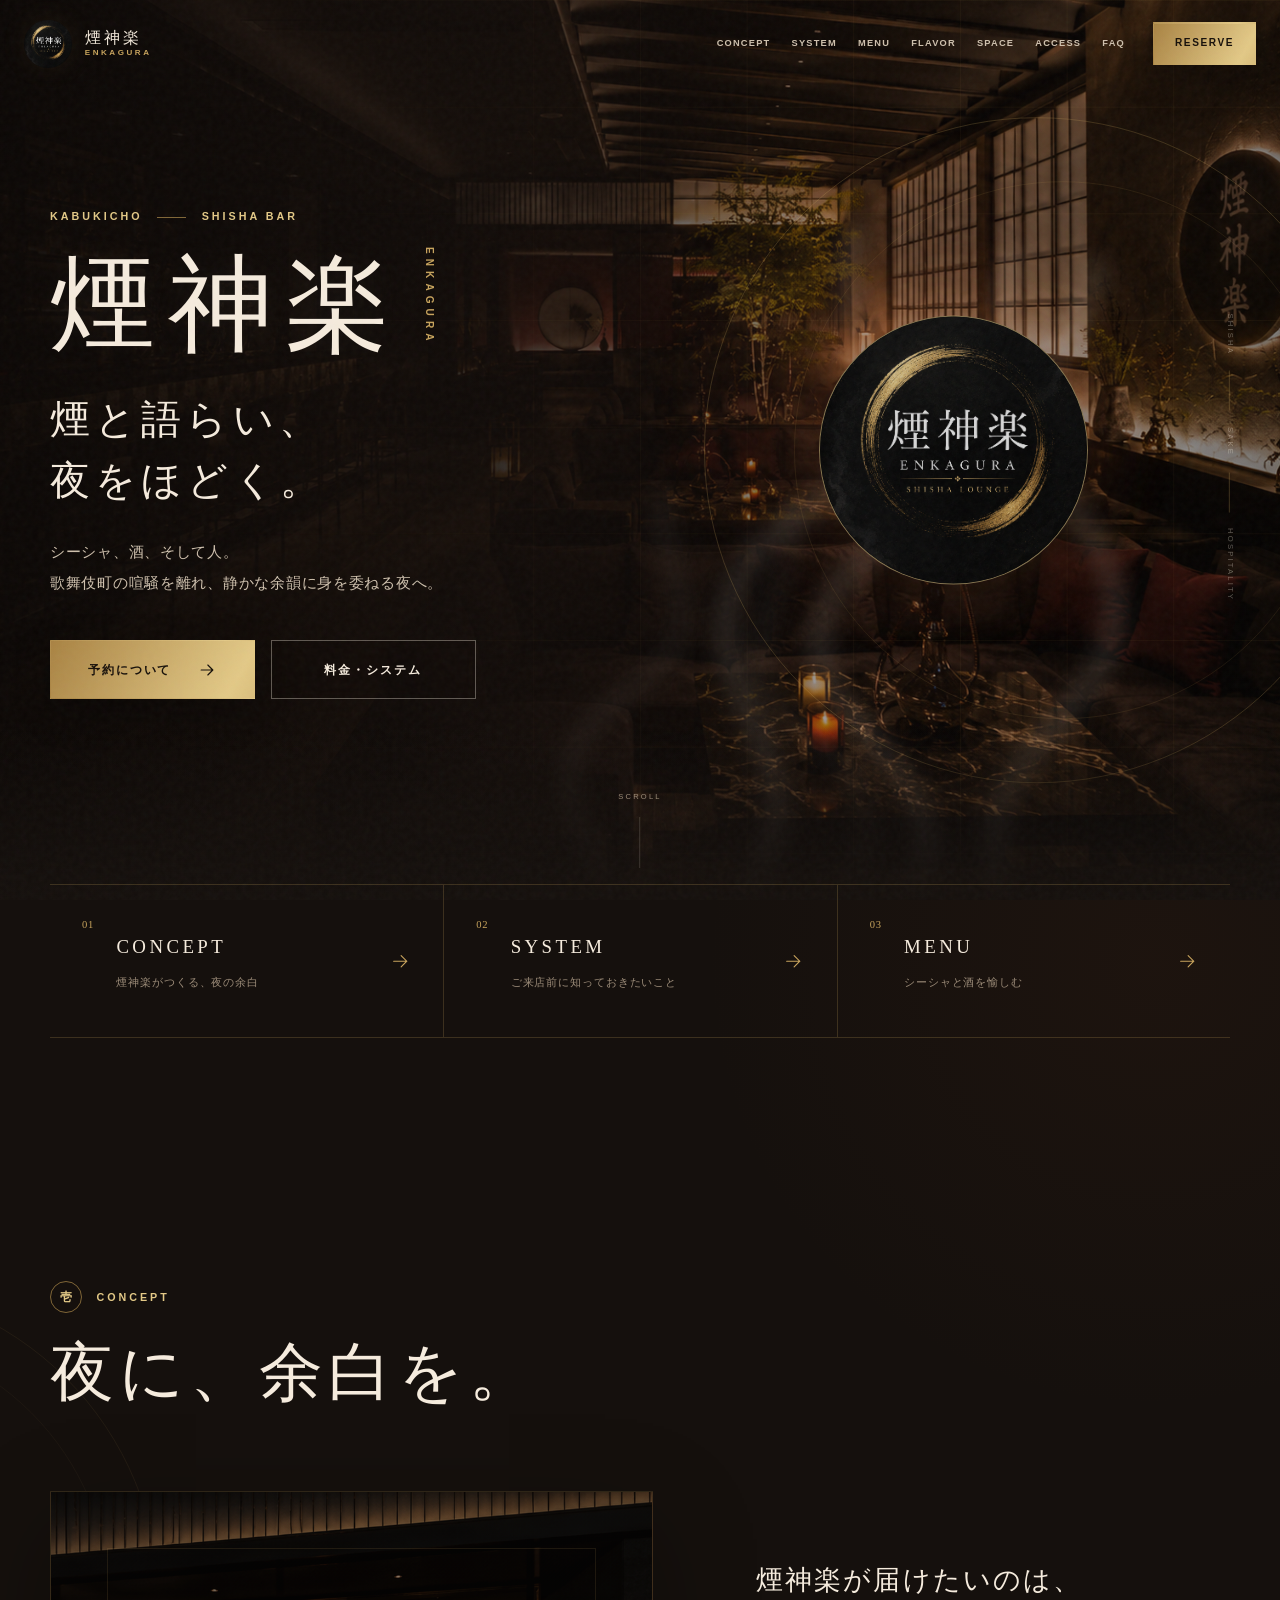
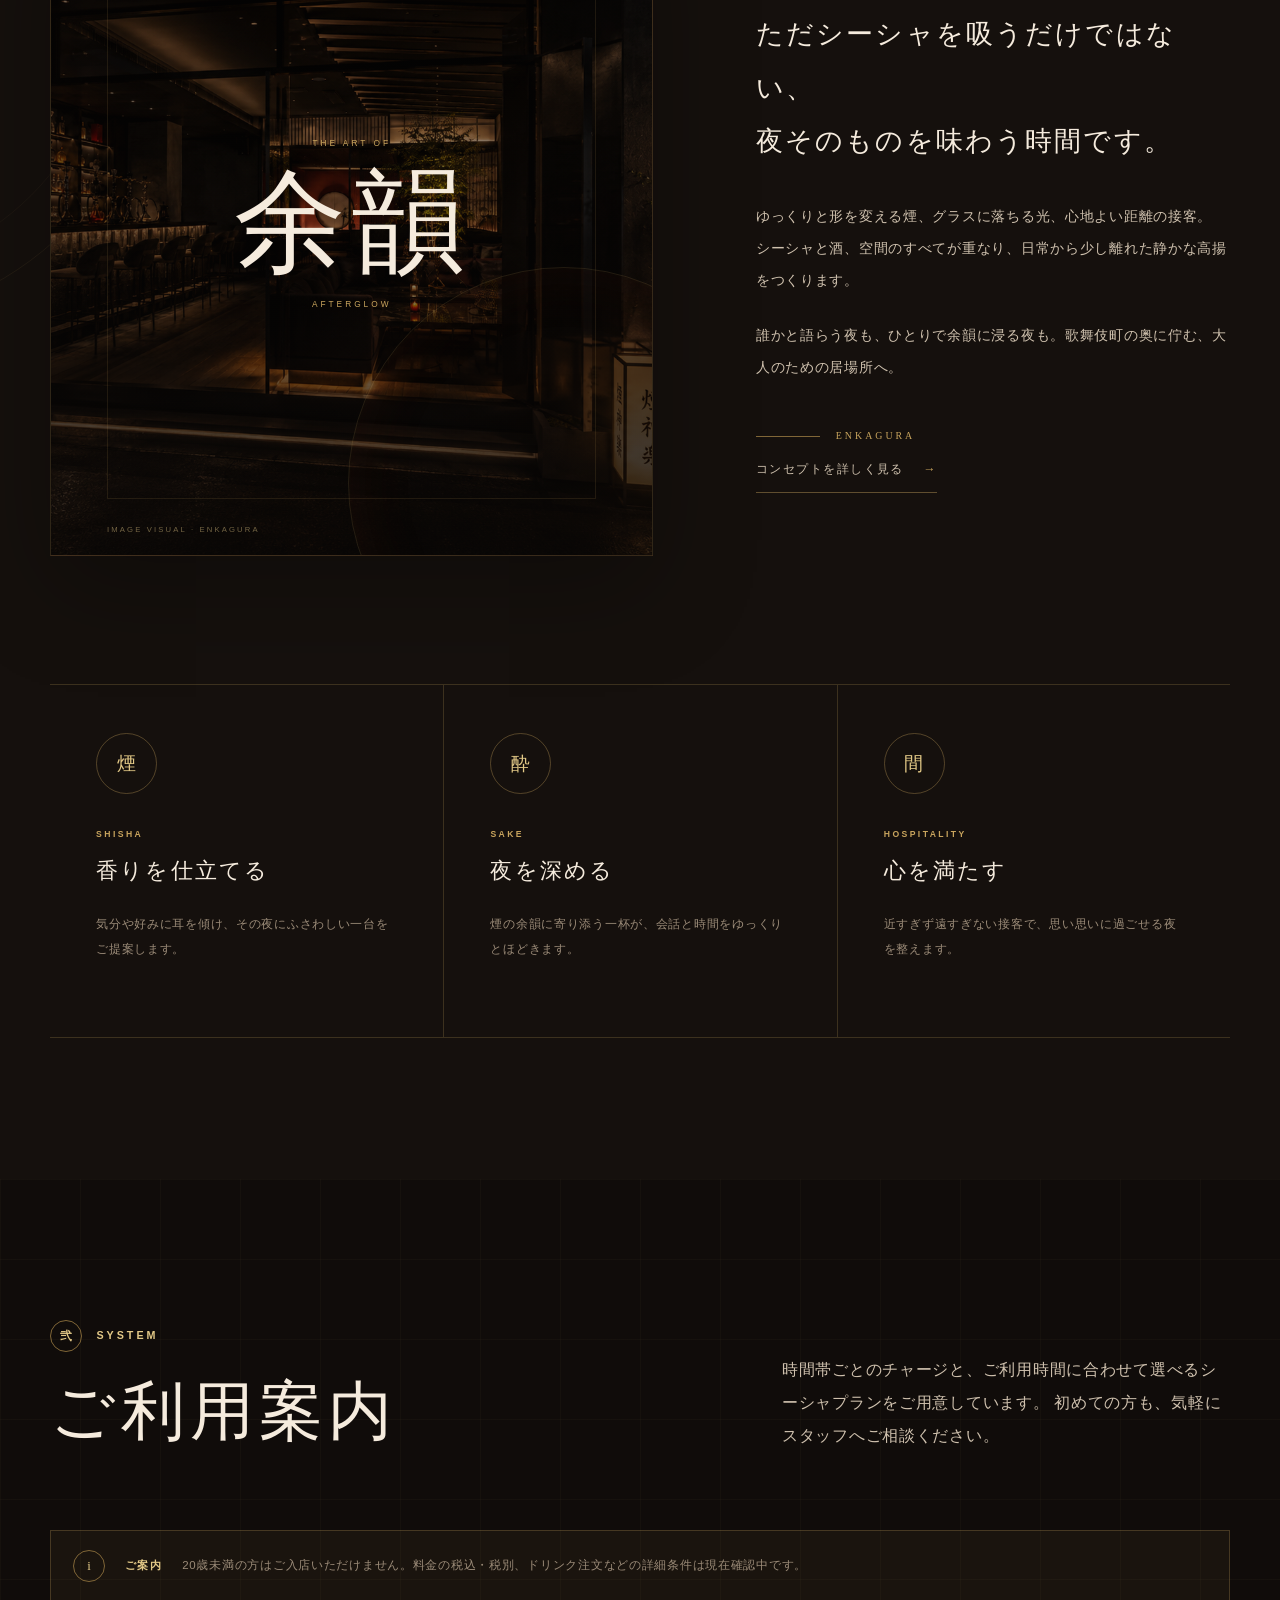
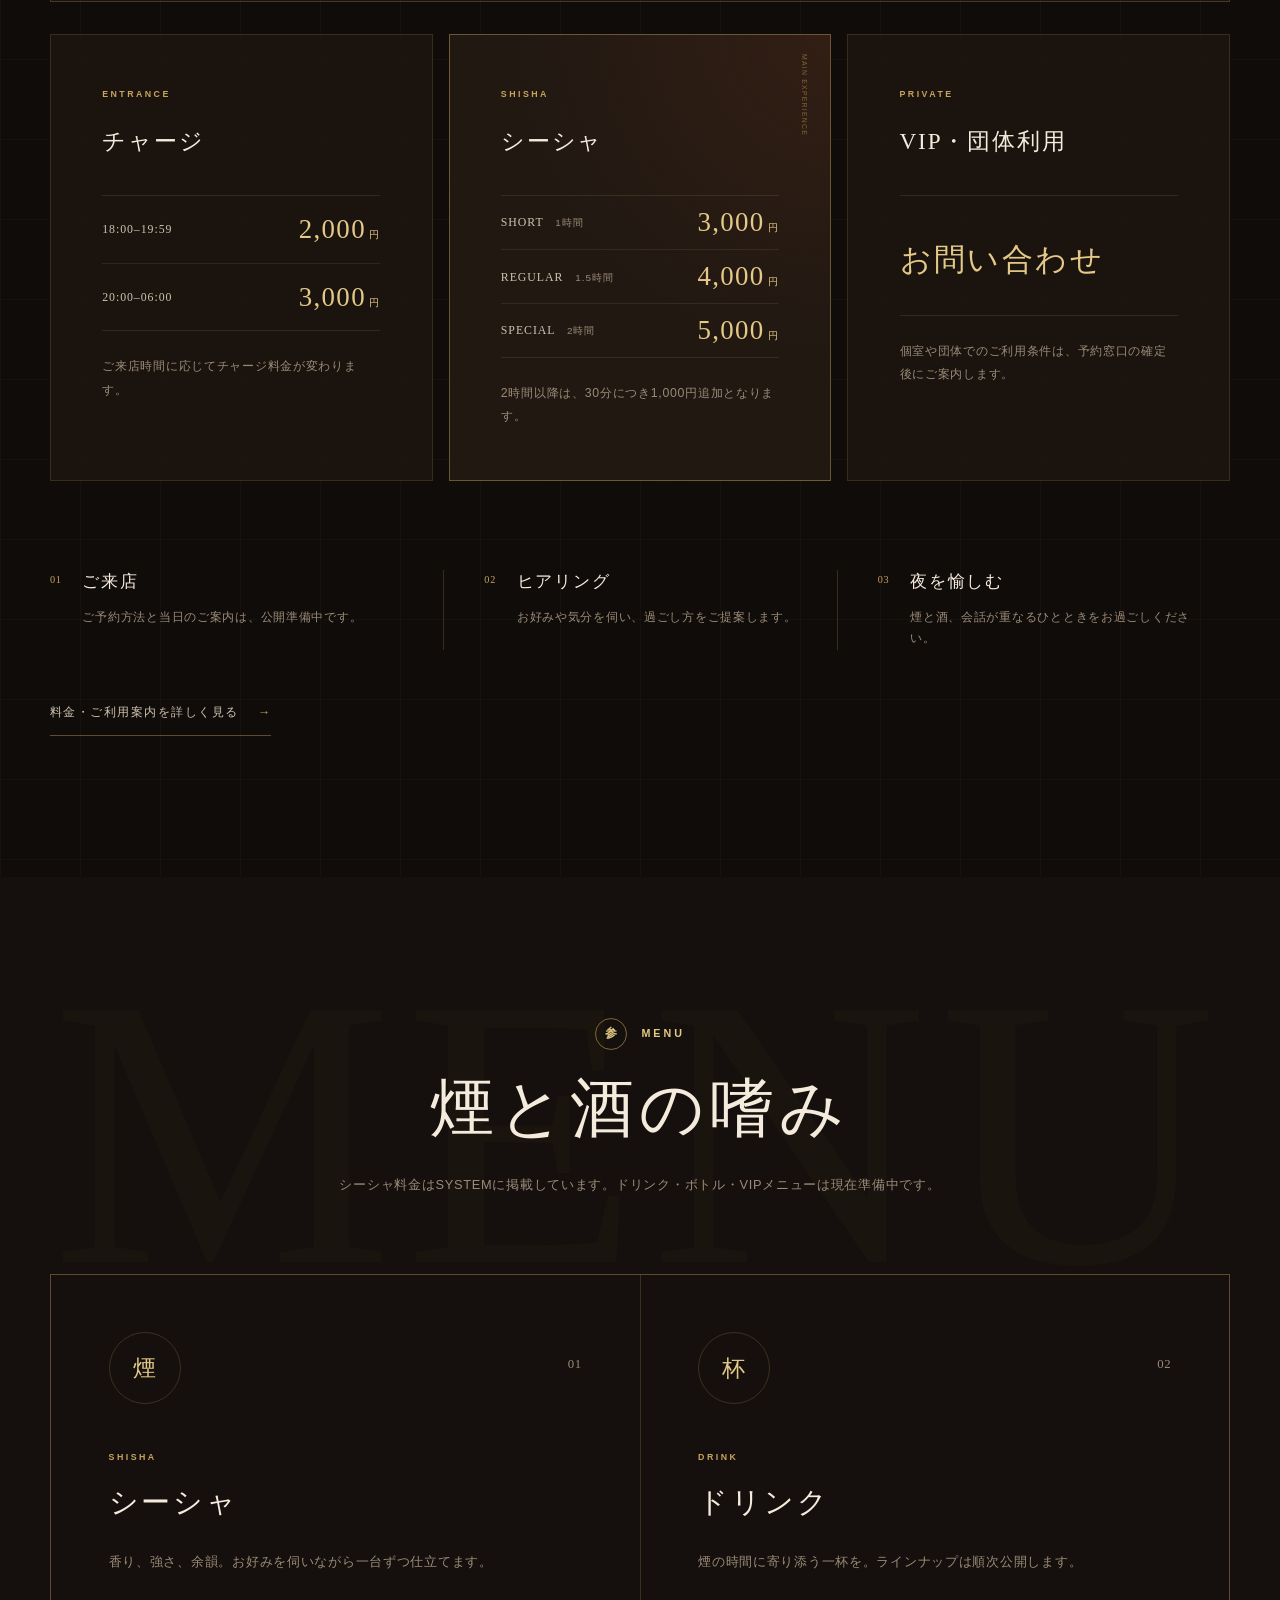
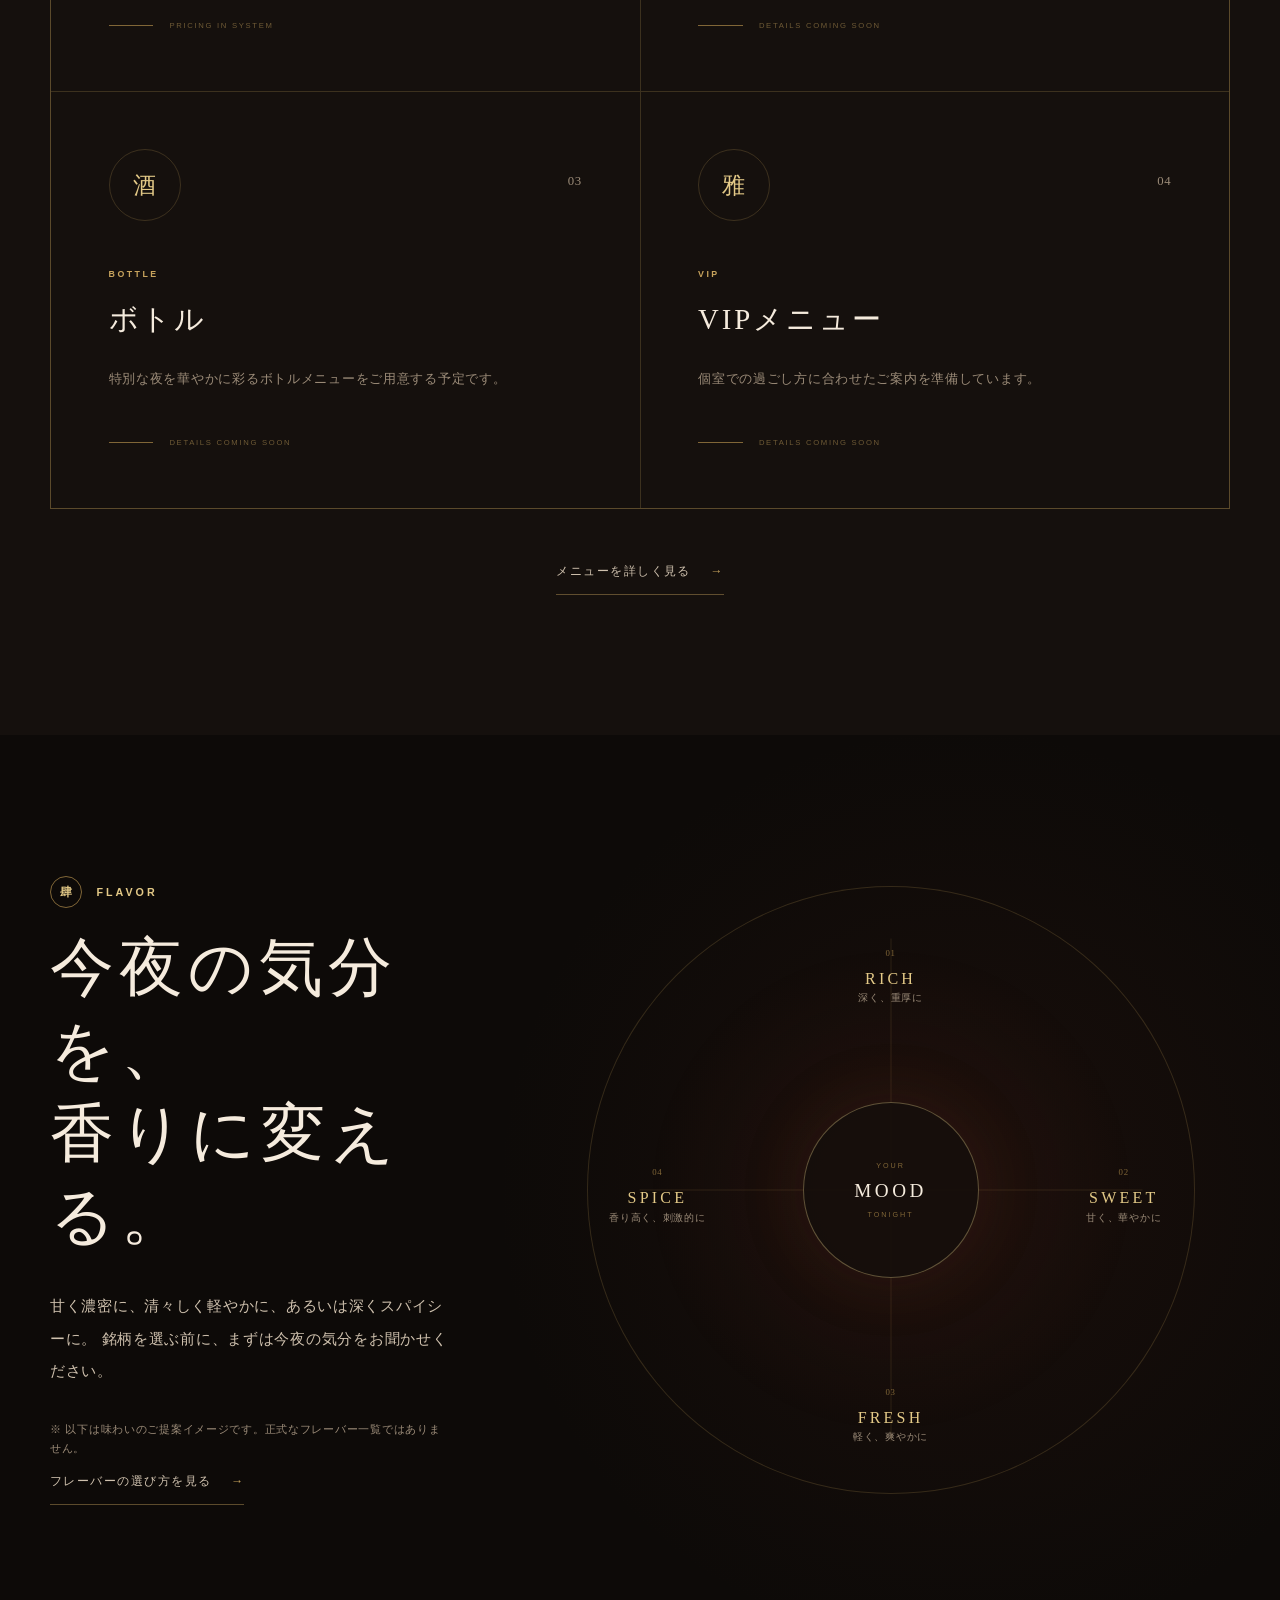
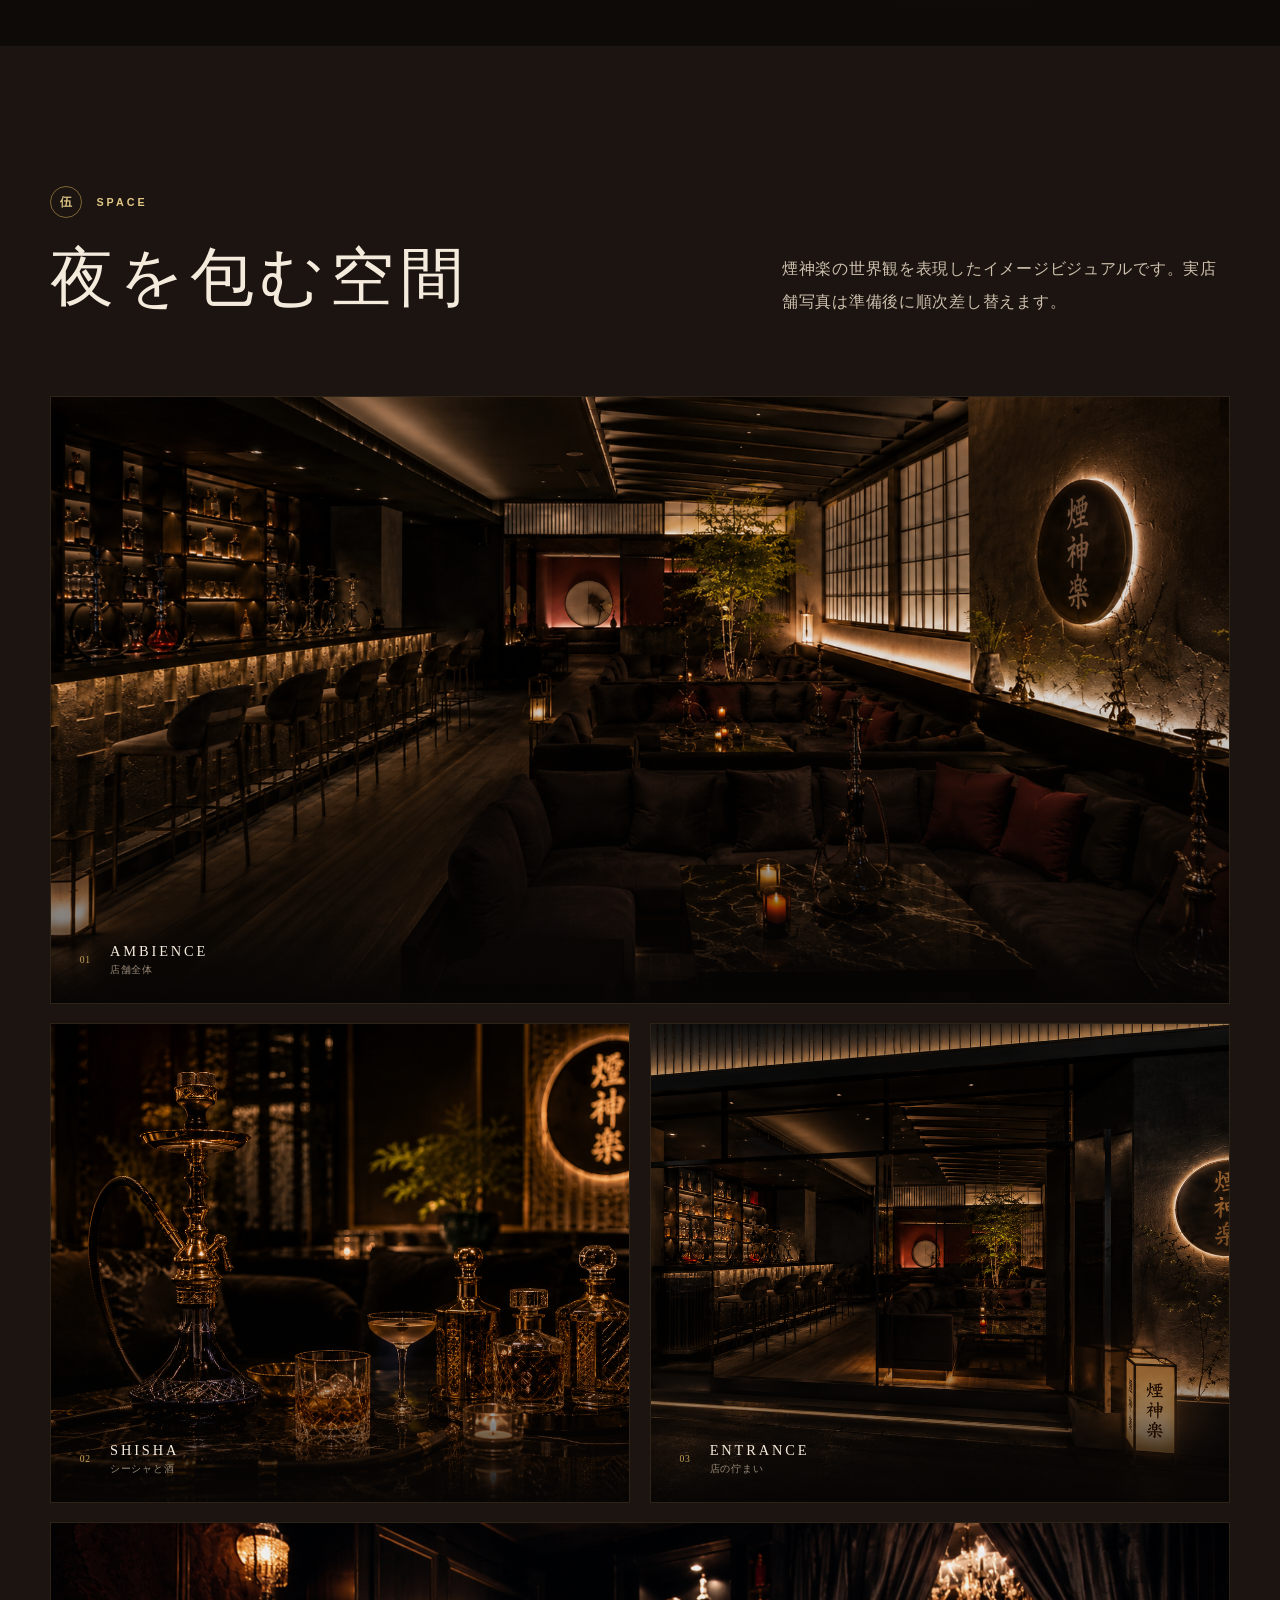
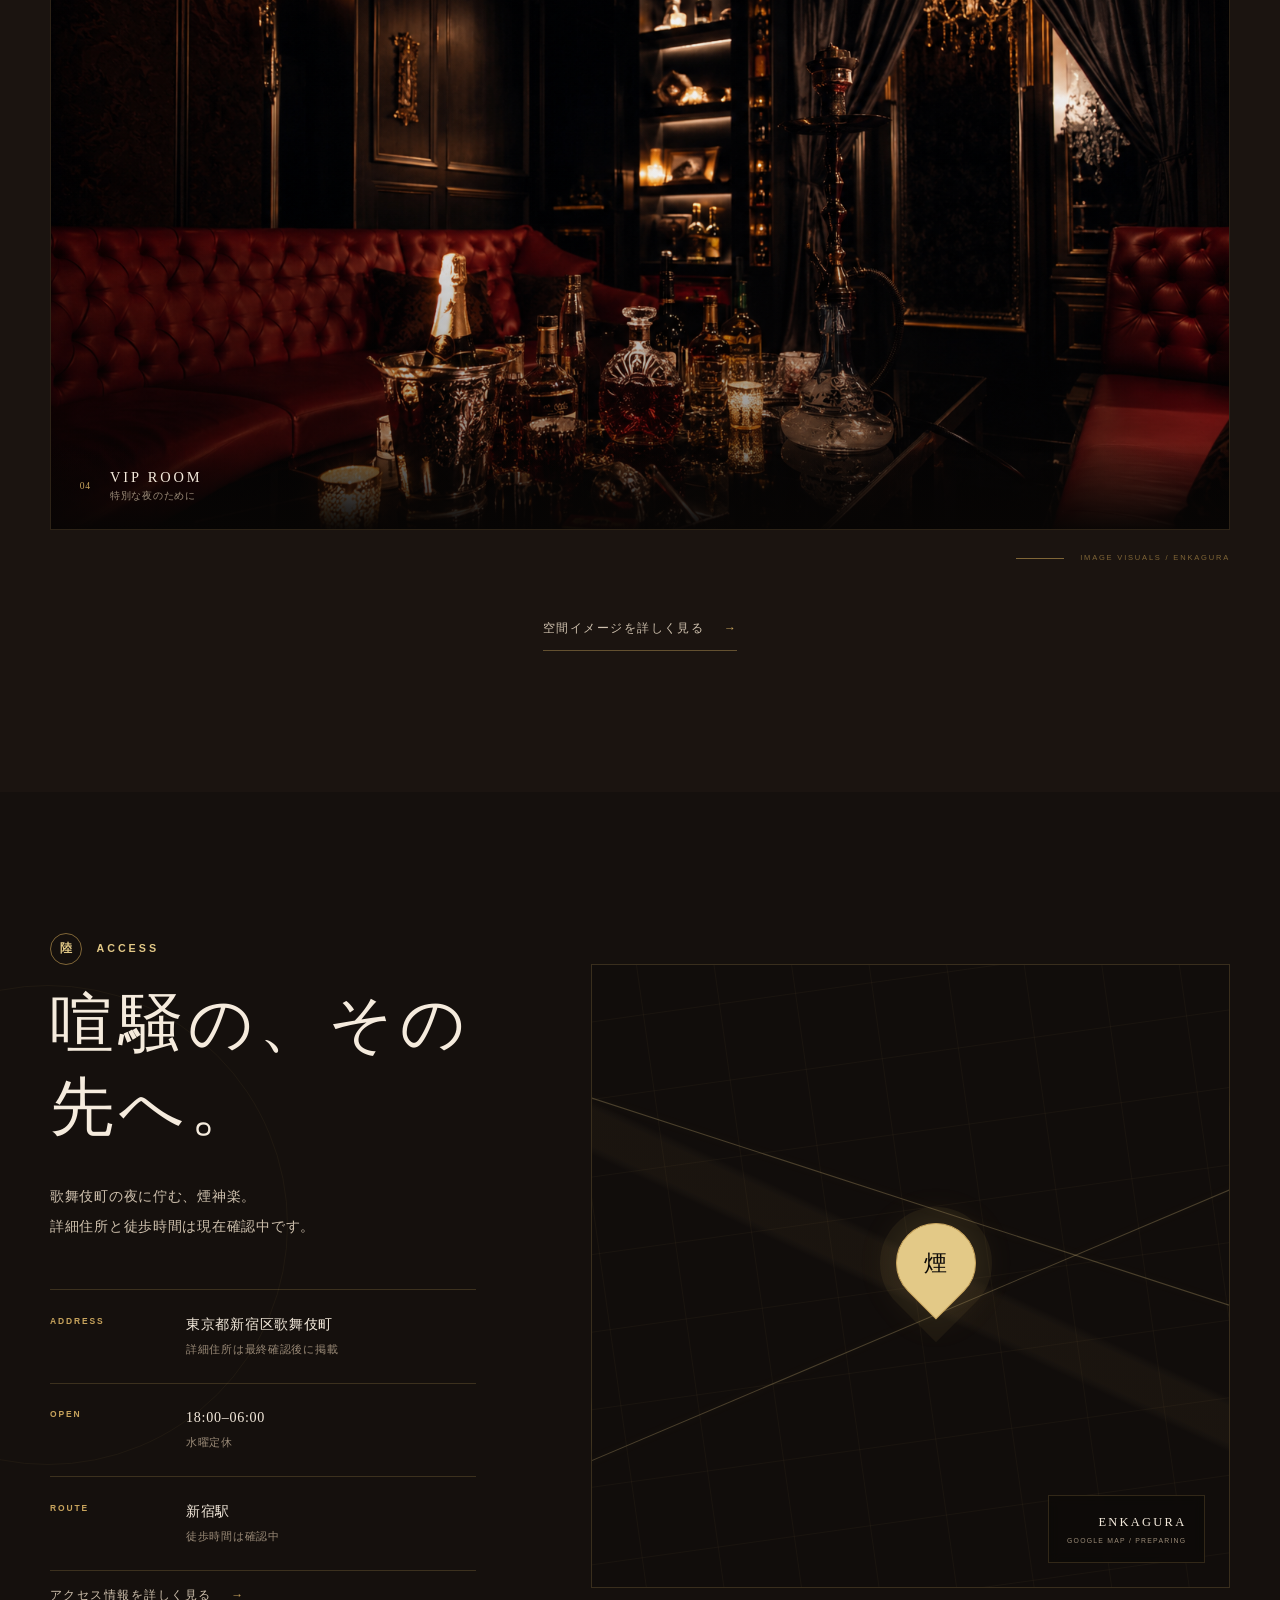
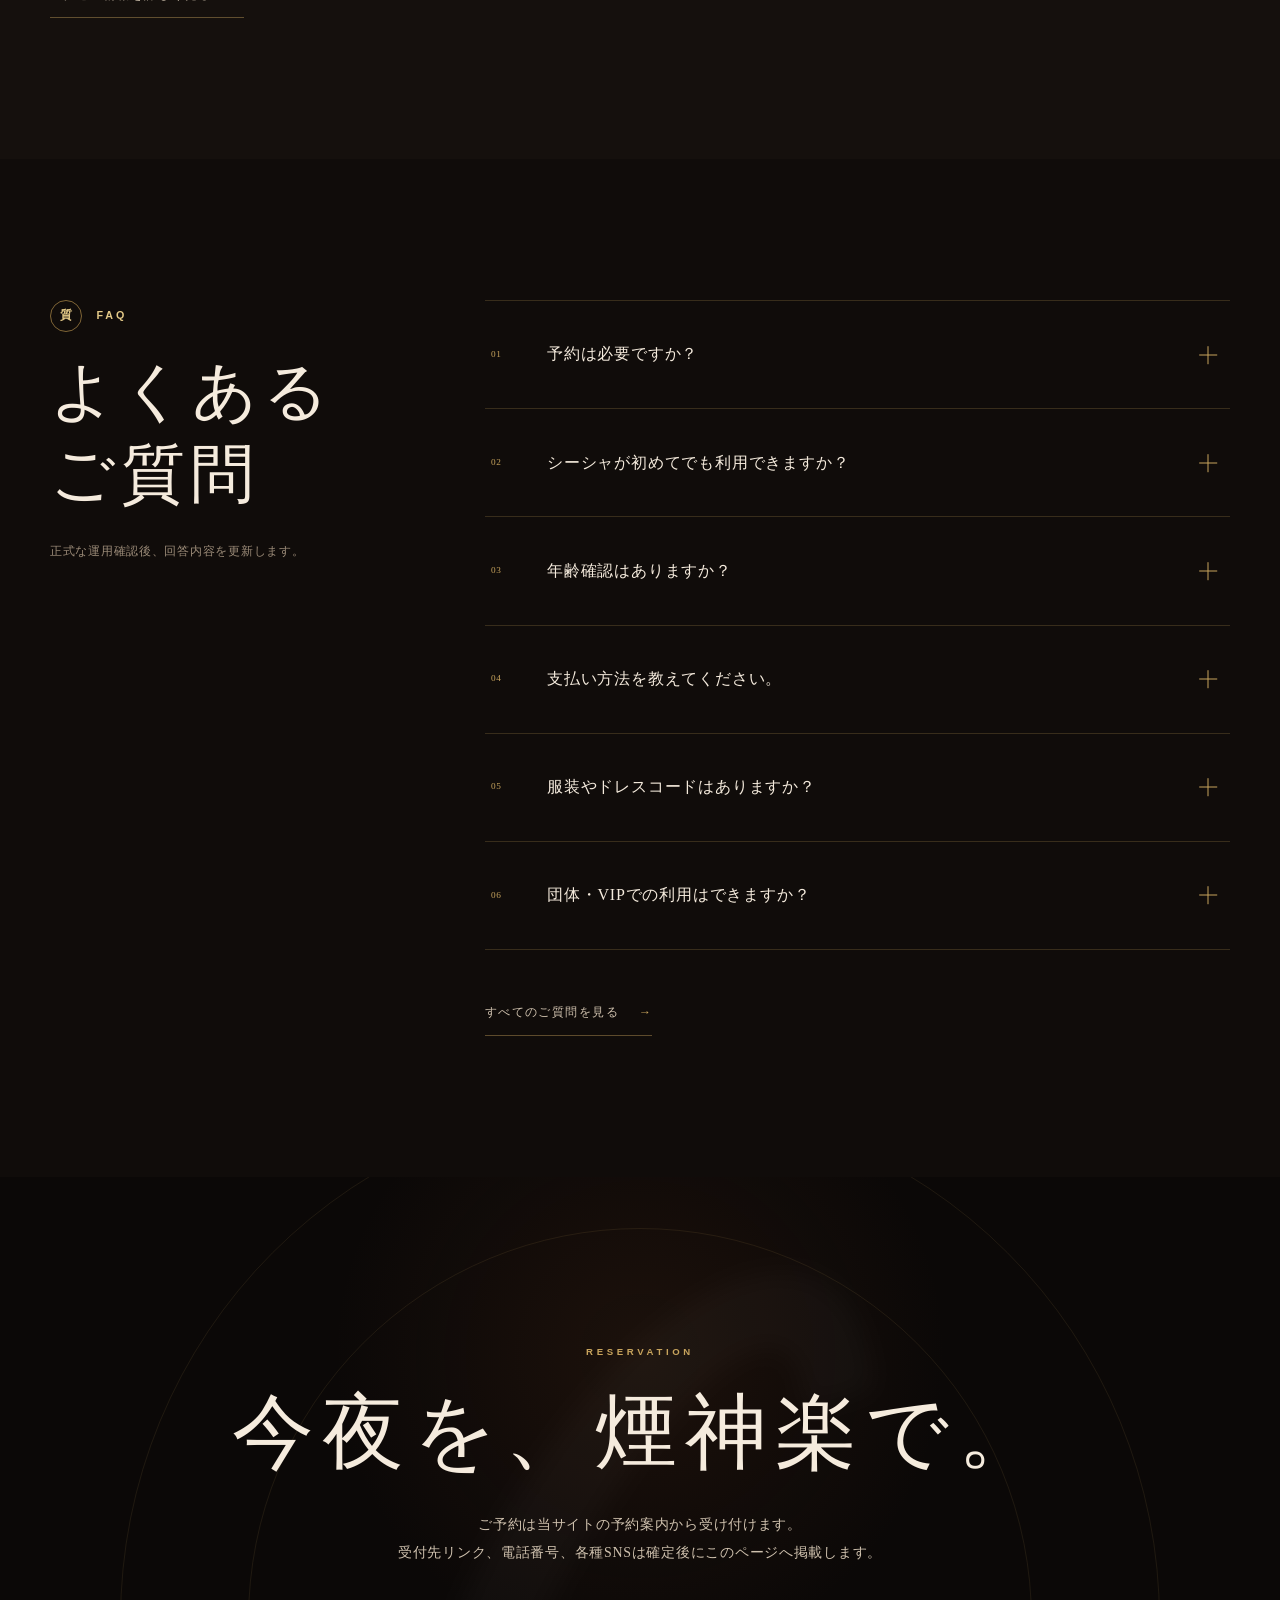
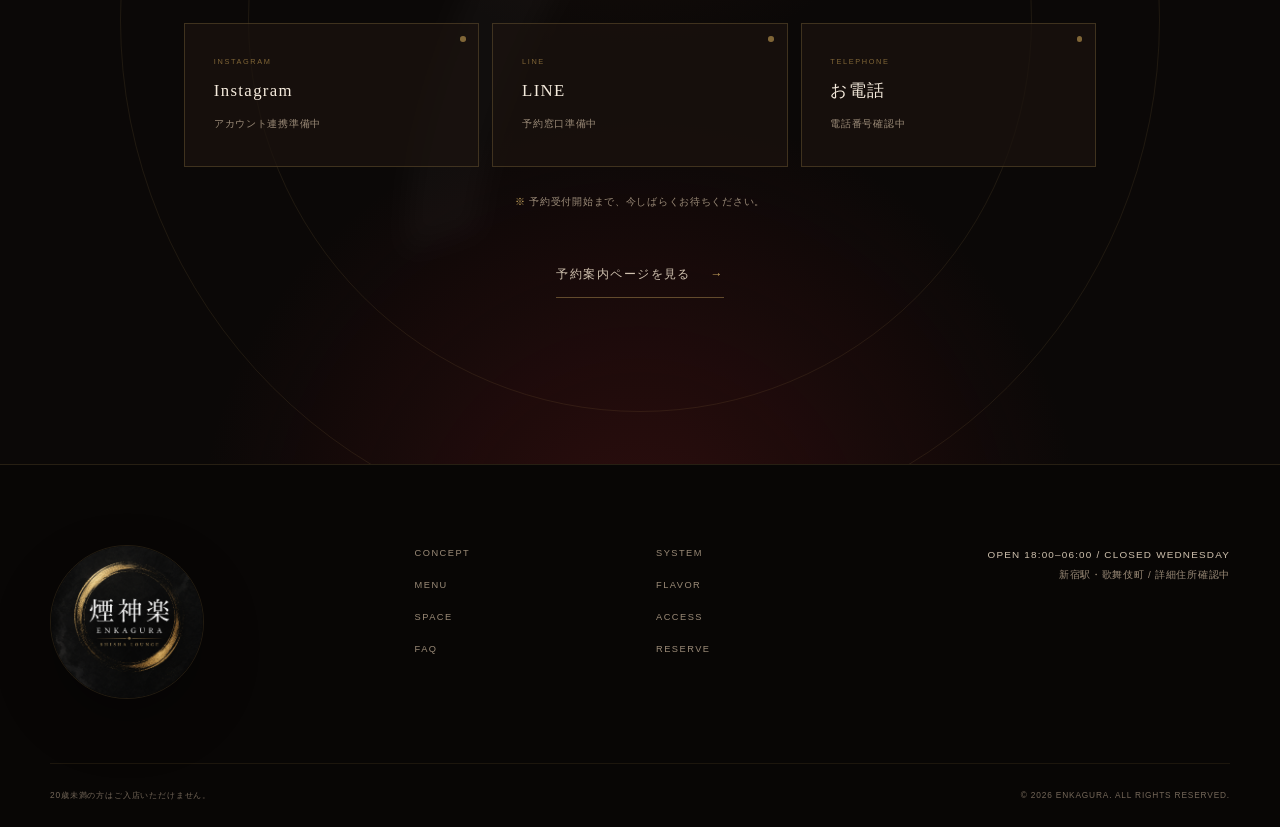
==== commit e7eda876: "Add detailed site pages" ====
--- a/index.html
+++ b/index.html
@@ -20,6 +20,7 @@
     <meta property="og:image:width" content="1254" />
     <meta property="og:image:height" content="1254" />
     <meta property="og:image:alt" content="煙神楽 ENKAGURA SHISHA LOUNGE ロゴ" />
+    <link rel="canonical" href="https://enkagura.vercel.app/" />
     <title>煙神楽 | ENKAGURA</title>
     <link rel="icon" href="images/enkagura-logo.png" type="image/png" />
     <link rel="apple-touch-icon" href="images/enkagura-logo.png" />
@@ -33,7 +34,7 @@
 
     <header class="site-header" data-header>
       <div class="header-inner">
-        <a class="brand" href="#top" aria-label="煙神楽 トップへ">
+        <a class="brand" href="./" aria-label="煙神楽 トップページへ">
           <img
             class="brand-logo"
             src="images/enkagura-logo.png"
@@ -68,15 +69,15 @@
         >
           <div class="nav-ornament" aria-hidden="true">ENKAGURA</div>
           <ul class="nav-list">
-            <li><a href="#concept">CONCEPT</a></li>
-            <li><a href="#system">SYSTEM</a></li>
-            <li><a href="#menu">MENU</a></li>
-            <li><a href="#flavor">FLAVOR</a></li>
-            <li><a href="#space">SPACE</a></li>
-            <li><a href="#access">ACCESS</a></li>
-            <li><a href="#faq">FAQ</a></li>
+            <li><a href="concept/">CONCEPT</a></li>
+            <li><a href="system/">SYSTEM</a></li>
+            <li><a href="menu/">MENU</a></li>
+            <li><a href="flavor/">FLAVOR</a></li>
+            <li><a href="space/">SPACE</a></li>
+            <li><a href="access/">ACCESS</a></li>
+            <li><a href="faq/">FAQ</a></li>
           </ul>
-          <a class="button button-small button-gold nav-reserve" href="#reserve">
+          <a class="button button-small button-gold nav-reserve" href="reserve/">
             <span>RESERVE</span>
           </a>
           <p class="nav-mobile-note">KABUKICHO · TOKYO</p>
@@ -127,13 +128,13 @@
               歌舞伎町の喧騒を離れ、静かな余韻に身を委ねる夜へ。
             </p>
             <div class="hero-actions">
-              <a class="button button-gold" href="#reserve">
+              <a class="button button-gold" href="reserve/">
                 <span>予約について</span>
                 <svg viewBox="0 0 24 24" aria-hidden="true">
                   <path d="M5 12h13M13 6l6 6-6 6" />
                 </svg>
               </a>
-              <a class="button button-outline" href="#system">
+              <a class="button button-outline" href="system/">
                 <span>料金・システム</span>
               </a>
             </div>
@@ -156,7 +157,7 @@
 
       <section class="lead-section" id="lead" aria-label="主要なご案内">
         <div class="lead-grid container">
-          <a class="lead-card" href="#concept" data-reveal>
+          <a class="lead-card" href="concept/" data-reveal>
             <span class="lead-number">01</span>
             <span class="lead-content">
               <span class="lead-title">CONCEPT</span>
@@ -164,7 +165,7 @@
             </span>
             <svg viewBox="0 0 24 24" aria-hidden="true"><path d="M5 12h13M13 6l6 6-6 6" /></svg>
           </a>
-          <a class="lead-card" href="#system" data-reveal>
+          <a class="lead-card" href="system/" data-reveal>
             <span class="lead-number">02</span>
             <span class="lead-content">
               <span class="lead-title">SYSTEM</span>
@@ -172,7 +173,7 @@
             </span>
             <svg viewBox="0 0 24 24" aria-hidden="true"><path d="M5 12h13M13 6l6 6-6 6" /></svg>
           </a>
-          <a class="lead-card" href="#menu" data-reveal>
+          <a class="lead-card" href="menu/" data-reveal>
             <span class="lead-number">03</span>
             <span class="lead-content">
               <span class="lead-title">MENU</span>
@@ -228,6 +229,7 @@
                 <span></span>
                 <em>ENKAGURA</em>
               </div>
+              <a class="section-more" href="concept/">コンセプトを詳しく見る <span aria-hidden="true">→</span></a>
             </div>
           </div>
 
@@ -333,6 +335,9 @@
               <div><h3>夜を愉しむ</h3><p>煙と酒、会話が重なるひとときをお過ごしください。</p></div>
             </li>
           </ol>
+          <div class="section-more-wrap" data-reveal>
+            <a class="section-more" href="system/">料金・ご利用案内を詳しく見る <span aria-hidden="true">→</span></a>
+          </div>
         </div>
       </section>
 
@@ -396,6 +401,9 @@
               </div>
               <span class="menu-status">DETAILS COMING SOON</span>
             </article>
+          </div>
+          <div class="section-more-wrap section-more-center" data-reveal>
+            <a class="section-more" href="menu/">メニューを詳しく見る <span aria-hidden="true">→</span></a>
           </div>
         </div>
       </section>
@@ -410,6 +418,7 @@
               銘柄を選ぶ前に、まずは今夜の気分をお聞かせください。
             </p>
             <p class="flavor-note">※ 以下は味わいのご提案イメージです。正式なフレーバー一覧ではありません。</p>
+            <a class="section-more" href="flavor/">フレーバーの選び方を見る <span aria-hidden="true">→</span></a>
           </div>
 
           <div class="flavor-compass" data-reveal>
@@ -507,6 +516,9 @@
           <p class="gallery-status" data-reveal>
             <span></span> IMAGE VISUALS / ENKAGURA
           </p>
+          <div class="section-more-wrap section-more-center" data-reveal>
+            <a class="section-more" href="space/">空間イメージを詳しく見る <span aria-hidden="true">→</span></a>
+          </div>
         </div>
       </section>
 
@@ -531,6 +543,7 @@
                 <dd>新宿駅<br /><span>徒歩時間は確認中</span></dd>
               </div>
             </dl>
+            <a class="section-more" href="access/">アクセス情報を詳しく見る <span aria-hidden="true">→</span></a>
           </div>
 
           <div class="map-placeholder" data-reveal role="img" aria-label="Googleマップ掲載予定エリア">
@@ -576,6 +589,9 @@
               <summary><span>06</span><strong>団体・VIPでの利用はできますか？</strong><i aria-hidden="true"></i></summary>
               <div class="faq-answer"><p>ご利用条件や予約方法を準備中です。確定後、専用のご案内を掲載します。</p></div>
             </details>
+            <div class="section-more-wrap">
+              <a class="section-more" href="faq/">すべてのご質問を見る <span aria-hidden="true">→</span></a>
+            </div>
           </div>
         </div>
       </section>
@@ -606,13 +622,16 @@
           </div>
 
           <p class="reserve-note"><span aria-hidden="true">※</span> 予約受付開始まで、今しばらくお待ちください。</p>
+          <div class="section-more-wrap section-more-center">
+            <a class="section-more" href="reserve/">予約案内ページを見る <span aria-hidden="true">→</span></a>
+          </div>
         </div>
       </section>
     </main>
 
     <footer class="site-footer">
       <div class="container footer-main">
-        <a class="footer-brand" href="#top" aria-label="煙神楽 トップへ">
+        <a class="footer-brand" href="./" aria-label="煙神楽 トップページへ">
           <img
             class="footer-logo"
             src="images/enkagura-logo.png"
@@ -625,14 +644,14 @@
         </a>
 
         <nav class="footer-nav" aria-label="フッターナビゲーション">
-          <a href="#concept">CONCEPT</a>
-          <a href="#system">SYSTEM</a>
-          <a href="#menu">MENU</a>
-          <a href="#flavor">FLAVOR</a>
-          <a href="#space">SPACE</a>
-          <a href="#access">ACCESS</a>
-          <a href="#faq">FAQ</a>
-          <a href="#reserve">RESERVE</a>
+          <a href="concept/">CONCEPT</a>
+          <a href="system/">SYSTEM</a>
+          <a href="menu/">MENU</a>
+          <a href="flavor/">FLAVOR</a>
+          <a href="space/">SPACE</a>
+          <a href="access/">ACCESS</a>
+          <a href="faq/">FAQ</a>
+          <a href="reserve/">RESERVE</a>
         </nav>
 
         <div class="footer-info">
--- a/css/style.css
+++ b/css/style.css
@@ -264,6 +264,43 @@
   font-size: 0.63rem;
 }
 
+.section-more-wrap {
+  margin-top: 2.4rem;
+}
+
+.section-more-center {
+  text-align: center;
+}
+
+.section-more {
+  position: relative;
+  display: inline-flex;
+  align-items: center;
+  gap: 1.2rem;
+  padding: 0.8rem 0 0.65rem;
+  border-bottom: 1px solid rgba(200, 164, 93, 0.42);
+  color: var(--color-text-soft);
+  font-family: var(--font-serif);
+  font-size: 0.76rem;
+  letter-spacing: 0.12em;
+  transition: color 0.35s ease, border-color 0.35s ease;
+}
+
+.section-more span {
+  color: var(--color-gold);
+  font-family: var(--font-sans);
+  transition: transform 0.35s var(--ease-luxury);
+}
+
+.section-more:hover {
+  border-color: var(--color-gold-light);
+  color: var(--color-gold-light);
+}
+
+.section-more:hover span {
+  transform: translateX(0.35rem);
+}
+
 /* Header */
 .site-header {
   position: fixed;
@@ -309,8 +346,8 @@
   width: 3rem;
   height: 3rem;
   border-radius: 50%;
-  object-fit: cover;
-  box-shadow: 0 0 0 1px rgba(200, 164, 93, 0.28), 0 0 1.5rem rgba(200, 164, 93, 0.08);
+  object-fit: contain;
+  filter: drop-shadow(0 0 0.75rem rgba(200, 164, 93, 0.08));
 }
 
 .brand-name {
@@ -499,13 +536,11 @@
   right: clamp(4rem, 15vw, 15rem);
   width: clamp(13rem, 21vw, 21rem);
   aspect-ratio: 1;
+  overflow: hidden;
   border: 1px solid rgba(227, 201, 135, 0.55);
   border-radius: 50%;
-  overflow: hidden;
   background: #0b0a09;
-  box-shadow:
-    0 0 0 1.1rem rgba(12, 8, 6, 0.12),
-    0 0 4rem rgba(120, 67, 35, 0.18);
+  filter: drop-shadow(0 0 2.5rem rgba(120, 67, 35, 0.18));
   transform: translateY(-50%);
 }
 
@@ -514,7 +549,7 @@
   width: 100%;
   height: 100%;
   border-radius: 50%;
-  object-fit: cover;
+  object-fit: contain;
   opacity: 0.86;
 }
 
@@ -2041,6 +2076,8 @@
   width: clamp(8rem, 12vw, 11rem);
   height: auto;
   border: 1px solid rgba(200, 164, 93, 0.14);
+  border-radius: 50%;
+  object-fit: contain;
   box-shadow: 0 1.5rem 3.5rem rgba(0, 0, 0, 0.28);
 }
 
@@ -2206,6 +2243,12 @@
     transform: translateY(0);
   }
 
+  body.nav-open .site-header {
+    border-color: transparent;
+    backdrop-filter: none;
+    transition: none;
+  }
+
   .nav-ornament {
     position: absolute;
     right: -2rem;
@@ -2248,7 +2291,7 @@
   .hero { min-height: max(720px, 100svh); }
   .hero-content { grid-template-columns: 1fr; padding-bottom: 7rem; }
   .hero-copy { max-width: 38rem; }
-  .hero-logo { right: -5rem; opacity: 0.55; }
+  .hero-logo { right: 1.5rem; width: 13rem; opacity: 0.42; }
   .hero-ring { right: -15rem; }
   .hero-side-note { display: none; }
 
@@ -2302,7 +2345,7 @@
   .hero { min-height: max(690px, 100svh); }
   .hero::before { background-size: 25vw 25vw; }
   .hero-content { width: calc(100% - 2rem); padding-top: calc(var(--header-height) + 3rem); }
-  .hero-logo { top: 43%; right: -7.5rem; width: 18rem; }
+  .hero-logo { display: block; top: 17%; right: 1rem; width: 5.75rem; opacity: 0.82; }
   .hero-ring-outer { width: 38rem; }
   .hero-ring-inner { width: 30rem; }
   .hero-glow { right: -10rem; width: 31rem; }
